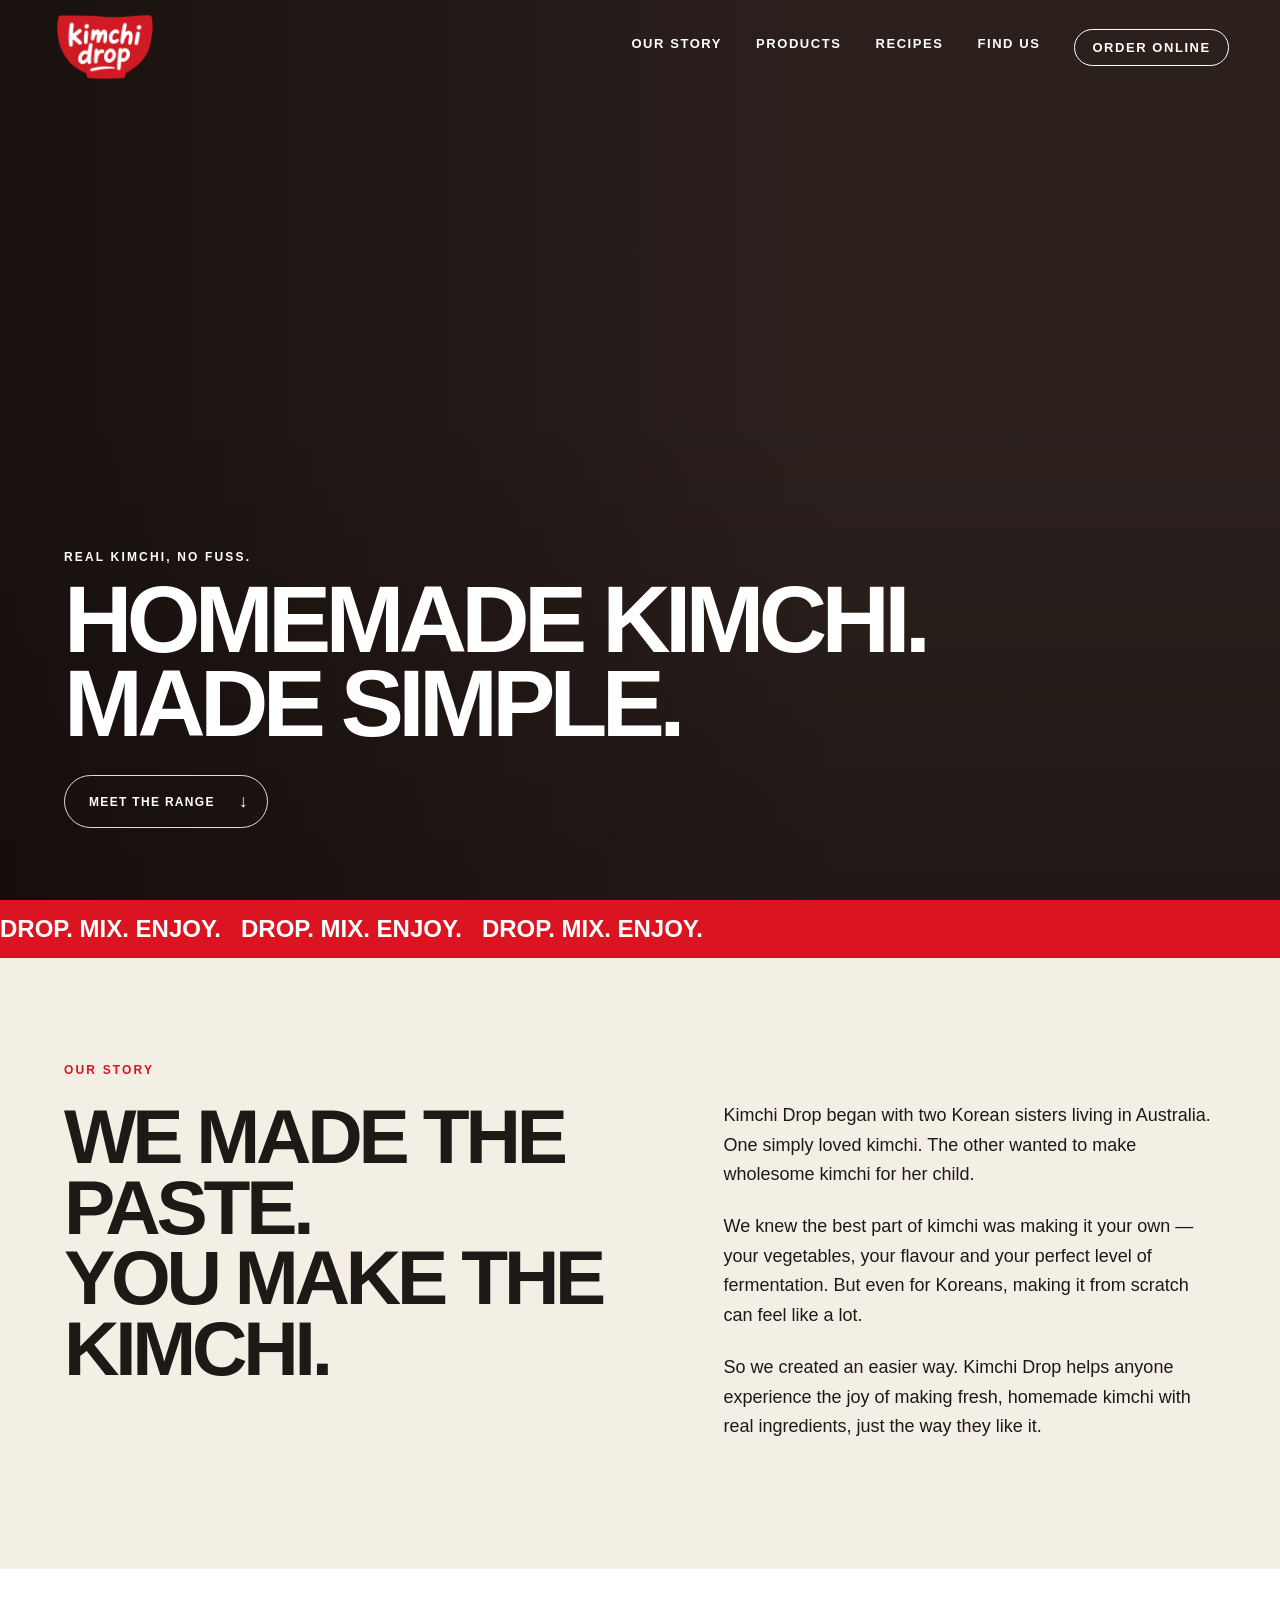
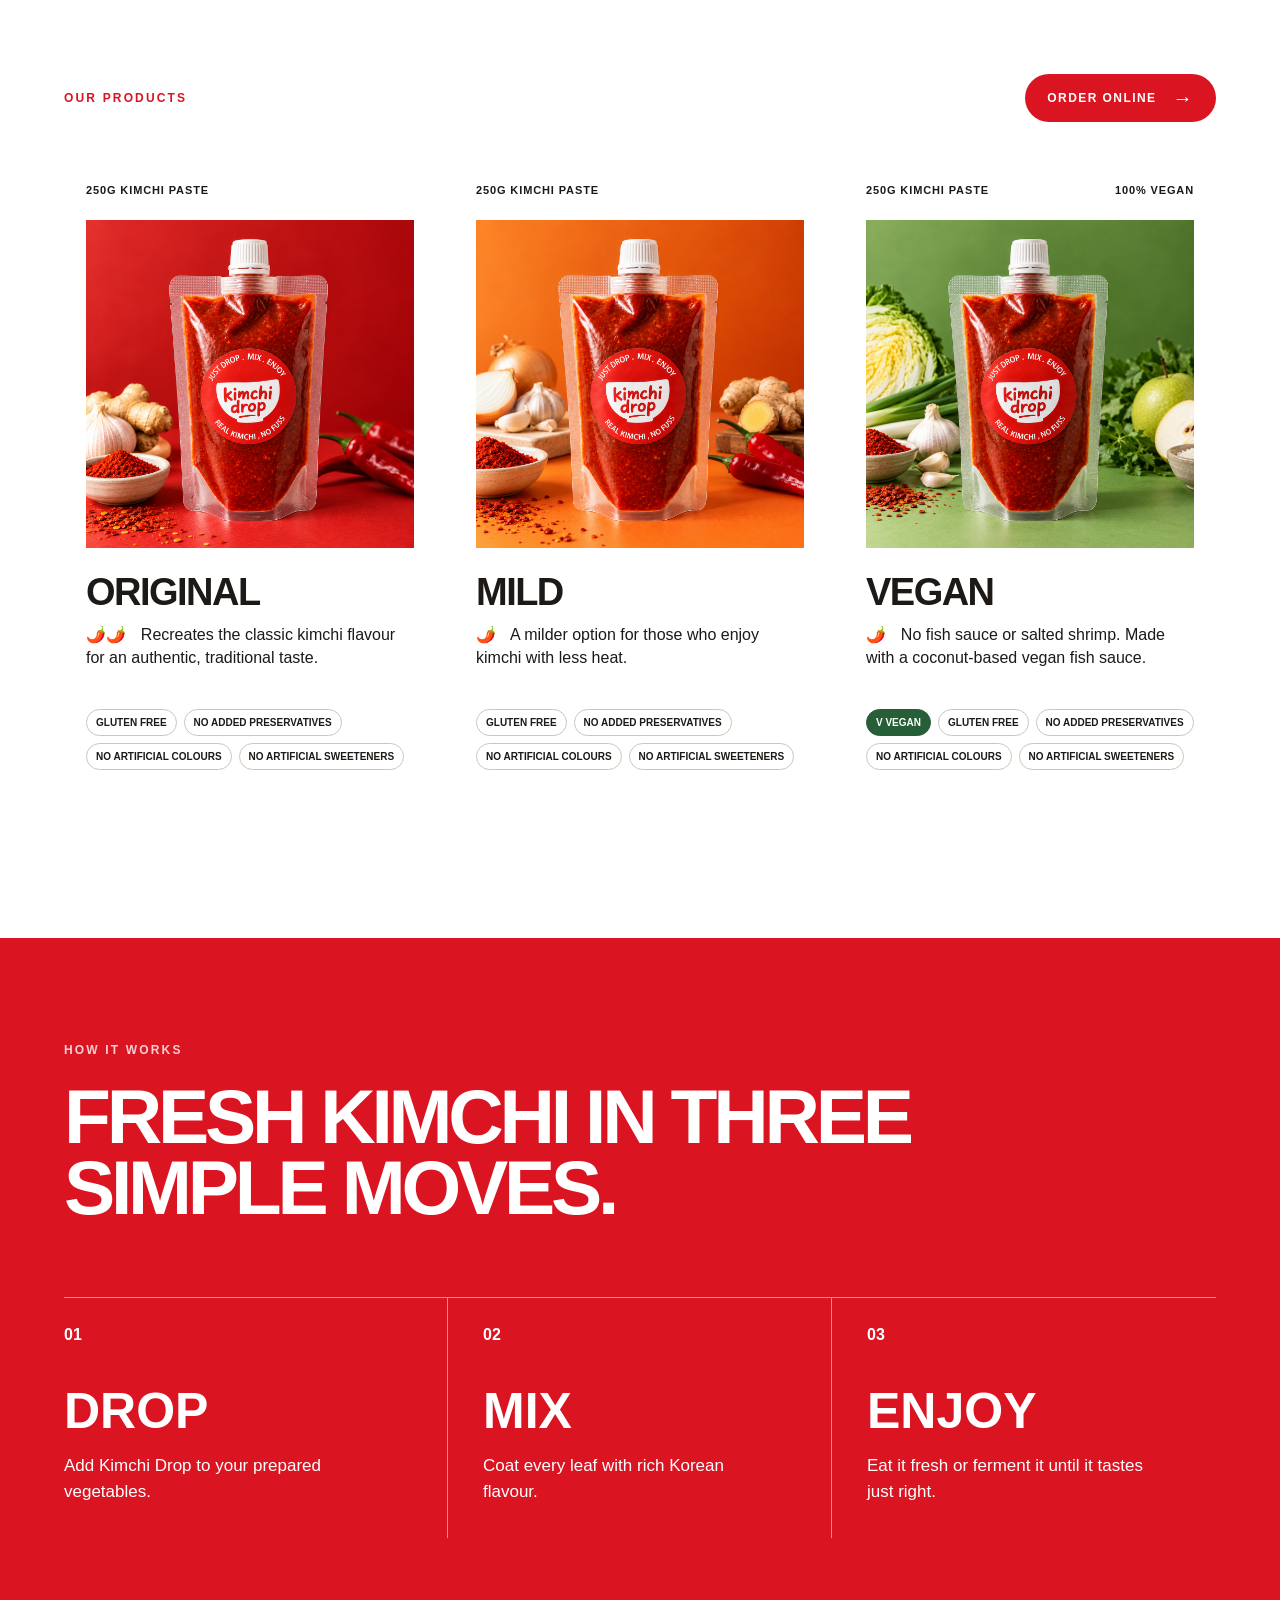
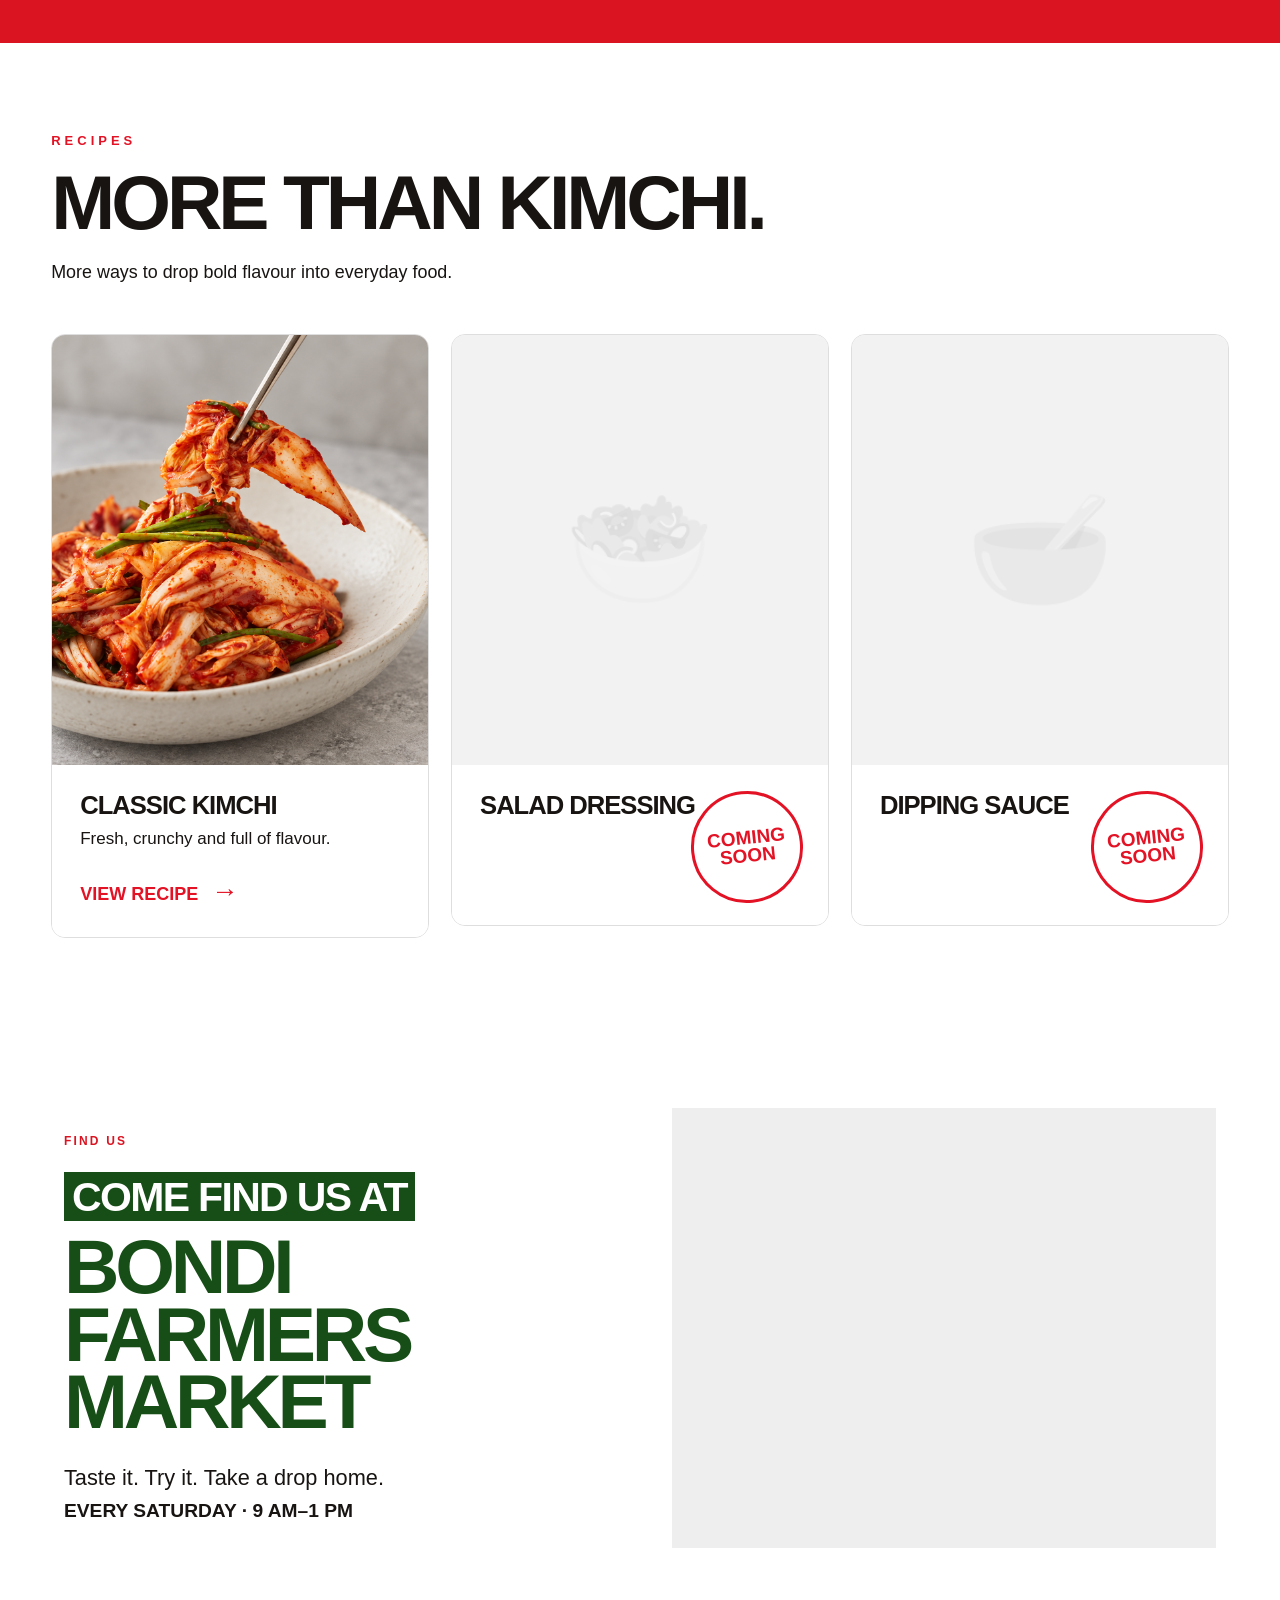
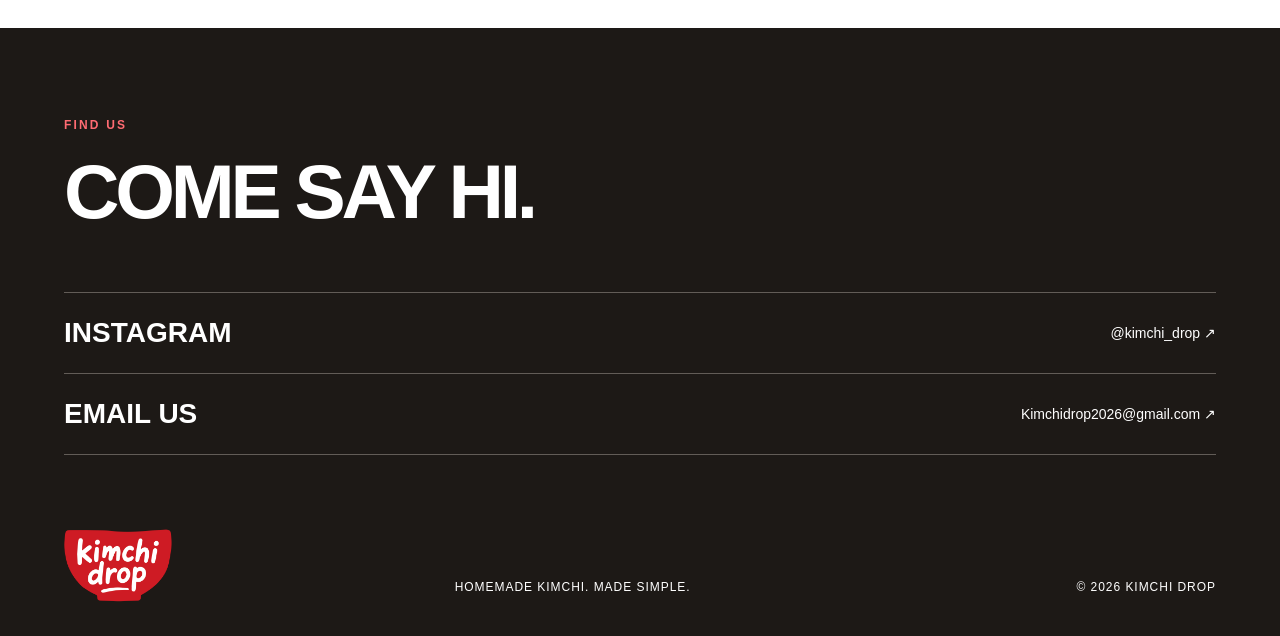
==== index.html @ fd301a14 "Update index.html" ====
<!doctype html>
<html lang="en">
<head>
  <meta charset="UTF-8"><meta name="viewport" content="width=device-width, initial-scale=1.0">
  <meta name="description" content="Kimchi Drop — homemade kimchi made simple.">
  <title>Kimchi Drop | Homemade Kimchi. Made Simple.</title>
  <link rel="stylesheet" href="style.css?v=5">
</head>
<body>
  <header class="site-header">
    <a class="logo-wrap" href="#home" aria-label="Kimchi Drop home"><img src="assets/logo.png" alt="Kimchi Drop"></a>
    <button class="menu-button" type="button" aria-label="Open menu" aria-expanded="false"><span></span><span></span></button>
  <nav><a href="#story">Our Story</a><a href="#products">Products</a><a href="#recipes">Recipes</a><a href="#find-us">Find Us</a><a class="nav-order-button" href="https://kimchi-drop.square.site/s/shop" target="_blank" rel="noopener">Order Online</a></nav>
  </header>
  <main>
    <section class="hero" id="home">
      <video id="hero-video" autoplay muted playsinline preload="auto"><source src="assets/hero-1.mp4" type="video/mp4"></video>
      <div class="hero-overlay"></div>
      <div class="hero-copy"><p>Real kimchi, no fuss.</p><h1>Homemade Kimchi.<br>Made Simple.</h1><a class="hero-link" href="#products">Meet the range <span>↓</span></a></div>
    </section>
    <div class="marquee"><div>DROP. MIX. ENJOY. &nbsp; DROP. MIX. ENJOY. &nbsp; DROP. MIX. ENJOY. &nbsp;</div></div>
    <section class="story section" id="story">
      <p class="label">Our Story</p>
      <div class="two-column">
        <h2>We made the paste.<br>You make the kimchi.</h2>
        <div class="story-copy">
          <p>Kimchi Drop began with two Korean sisters living in Australia. One simply loved kimchi. The other wanted to make wholesome kimchi for her child.</p>
          <p>We knew the best part of kimchi was making it your own — your vegetables, your flavour and your perfect level of fermentation. But even for Koreans, making it from scratch can feel like a lot.</p>
          <p>So we created an easier way. Kimchi Drop helps anyone experience the joy of making fresh, homemade kimchi with real ingredients, just the way they like it.</p>
        </div>
      </div>
    </section>
    <section class="products section" id="products">
  <div class="section-title">
    <p class="label">Our Products</p>
    <a class="products-shop-button"
       href="https://kimchi-drop.square.site/s/shop"
       target="_blank"
       rel="noopener">
      ORDER ONLINE <span>→</span>
    </a>
  </div>

  <div class="product-grid">
    <article class="product-card original">
      <div class="product-meta"><span>250g kimchi paste</span></div>
      <img src="assets/original-product.png" alt="Kimchi Drop Original">
      <div class="product-info">
        <h3>Original</h3>
        <p><span class="heat-level" aria-label="Heat level 2 out of 3">🌶️🌶️</span>
          Recreates the classic kimchi flavour for an authentic, traditional taste.</p>
        <div class="claims">
          <span>Gluten free</span><span>No added preservatives</span>
          <span>No artificial colours</span><span>No artificial sweeteners</span>
        </div>
      </div>
    </article>

    <article class="product-card mild">
      <div class="product-meta"><span>250g kimchi paste</span></div>
      <img src="assets/mild-product.png" alt="Kimchi Drop Mild">
      <div class="product-info">
        <h3>Mild</h3>
        <p><span class="heat-level" aria-label="Heat level 1 out of 3">🌶️</span>
          A milder option for those who enjoy kimchi with less heat.</p>
        <div class="claims">
          <span>Gluten free</span><span>No added preservatives</span>
          <span>No artificial colours</span><span>No artificial sweeteners</span>
        </div>
      </div>
    </article>

    <article class="product-card vegan">
      <div class="product-meta"><span>250g kimchi paste</span><span>100% Vegan</span></div>
      <img src="assets/vegan-product.png" alt="Kimchi Drop Vegan">
      <div class="product-info">
        <h3>Vegan</h3>
        <p><span class="heat-level" aria-label="Heat level 1 out of 3">🌶️</span>
          No fish sauce or salted shrimp. Made with a coconut-based vegan fish sauce.</p>
        <div class="claims">
          <span class="vegan-tag">V Vegan</span><span>Gluten free</span>
          <span>No added preservatives</span><span>No artificial colours</span>
          <span>No artificial sweeteners</span>
        </div>
      </div>
    </article>
  </div>
</section>
    <section class="how section">
      <p class="label">How It Works</p><h2>Fresh kimchi in three simple moves.</h2>
      <div class="steps"><article><b>01</b><h3>Drop</h3><p>Add Kimchi Drop to your prepared vegetables.</p></article><article><b>02</b><h3>Mix</h3><p>Coat every leaf with rich Korean flavour.</p></article><article><b>03</b><h3>Enjoy</h3><p>Eat it fresh or ferment it until it tastes just right.</p></article></div>
    </section>
   <section class="recipe-showcase" id="recipes">
  <div class="recipe-heading">
    <p class="recipe-label">RECIPES</p>

    <h2>MORE THAN KIMCHI.</h2>

    <p class="recipe-intro">
      More ways to drop bold flavour into everyday food.
    </p>
  </div>

  <div class="recipe-grid">

    <!-- KIMCHI RECIPE -->
    <details class="recipe-card recipe-card-active">
      <summary>
        <div class="recipe-image">
          <img
            src="assets/recipe-kimchi.png"
            alt="Fresh homemade kimchi"
          >
        </div>

        <div class="recipe-card-text">
          <h3>CLASSIC KIMCHI</h3>
          <p>Fresh, crunchy and full of flavour.</p>
          <span class="recipe-link">
            VIEW RECIPE <span class="recipe-arrow">→</span>
          </span>
        </div>
      </summary>

      <div class="recipe-details">
        <div class="recipe-detail-column">
          <p class="recipe-small-title">INGREDIENTS</p>

          <ul>
            <li>1 kg wombok (about half a cabbage)</li>
            <li>100 g salt</li>
            <li>1 pack Kimchi Drop paste (250 g)</li>
          </ul>
        </div>

        <div class="recipe-detail-column">
          <p class="recipe-small-title">METHOD</p>

          <ol>
            <li>Cut the wombok and sprinkle evenly with salt.</li>
            <li>Rest for 4–6 hours, tossing once after 1 hour.</li>
            <li>Rinse once, then squeeze out the excess water.</li>
            <li>Add one pack of Kimchi Drop and mix well.</li>
            <li>Leave at room temperature for one day, then refrigerate.</li>
          </ol>
        </div>
      </div>
    </details>

    <!-- SALAD DRESSING -->
    <article class="recipe-card coming-card">
      <div class="coming-image">
        <div class="placeholder-icon">🥗</div>
      </div>

      <div class="recipe-card-text">
        <h3>SALAD DRESSING</h3>
        <div class="coming-stamp">COMING<br>SOON</div>
      </div>
    </article>

    <!-- DIPPING SAUCE -->
    <article class="recipe-card coming-card">
      <div class="coming-image">
        <div class="placeholder-icon">🥣</div>
      </div>

      <div class="recipe-card-text">
        <h3>DIPPING SAUCE</h3>
        <div class="coming-stamp">COMING<br>SOON</div>
      </div>
    </article>

  </div>
</section>
    <section class="market-section" id="find-us">
  <div class="market-text">
    <p class="section-label">FIND US</p>

    <h2 class="market-heading">
  <span class="market-highlight">COME FIND US AT</span>
  <span class="market-location">
    BONDI<br>
    FARMERS<br>
    MARKET
  </span>
</h2>

    <p class="market-description">
      Taste it. Try it. Take a drop home.
    </p>

    <p class="market-time">
      EVERY SATURDAY · 9 AM–1 PM
    </p>
  </div>

  <div class="market-video">
    <video autoplay muted loop playsinline preload="auto">
      <source src="assets/bondi-market.mp4?v=2" type="video/mp4">
    </video>
  </div>
</section>
  </main>
  <footer id="find-us">
    <p class="label">Find Us</p><h2>Come say hi.</h2>
    <div class="contact-links"><a href="https://www.instagram.com/kimchi_drop/" target="_blank" rel="noopener">Instagram <span>@kimchi_drop ↗</span></a><a href="mailto:Kimchidrop2026@gmail.com">Email Us <span>Kimchidrop2026@gmail.com ↗</span></a></div>
    <div class="footer-bottom"><img src="assets/logo.png" alt="Kimchi Drop"><p>Homemade kimchi. Made simple.</p><p>© 2026 Kimchi Drop</p></div>
  </footer>
  <script src="script.js"></script>
</body>
</html>
---- style.css ----
:root {
  --red: #db1422;
  --cream: #f4efe5;
  --dark: #1d1916;
}
* {
  box-sizing: border-box;
}
html {
  scroll-behavior: smooth;
}
body {
  margin: 0;
  background: var(--cream);
  color: var(--dark);
  font-family: Arial, Helvetica, sans-serif;
}
a {
  color: inherit;
  text-decoration: none;
}
.site-header {
  position: absolute;
  z-index: 10;
  top: 0;
  left: 0;
  width: 100%;
  height: 94px;
  padding: 14px 4vw;
  display: flex;
  align-items: center;
  justify-content: space-between;
  color: #fff;
}
.logo-wrap {
  width: 108px;
  height: 72px;
  display: flex;
  align-items: center;
  justify-content: center;
}
.logo-wrap img {
  display: block;
  width: 100%;
  height: 100%;
  object-fit: contain;
}
.site-header nav {
  display: flex;
  gap: 34px;
  text-transform: uppercase;
  font-size: 13px;
  letter-spacing: 0.12em;
  font-weight: 800;
}
.site-header nav a {
  padding: 7px 0;
  border-bottom: 2px solid transparent;
}
.site-header nav a:hover {
  border-color: #fff;
}
.menu-button {
  display: none;
}
.hero {
  position: relative;
  height: 100svh;
  min-height: 650px;
  background: #2e221e;
  color: #fff;
  overflow: hidden;
}
.hero video {
  display: block;
  width: 100%;
  height: 100%;
  object-fit: cover;
  transform: scale(1.08);
  transform-origin: center;
  background: #2e221e;
}
.hero-overlay {
  position: absolute;
  inset: 0;
  background:
    linear-gradient(90deg, rgba(10, 5, 4, 0.58), rgba(10, 5, 4, 0.08) 65%),
    linear-gradient(0deg, rgba(0, 0, 0, 0.22), transparent 55%);
}
.hero-copy {
  position: absolute;
  left: 5vw;
  bottom: 8vh;
  max-width: 980px;
}
.hero-copy > p,
.label {
  text-transform: uppercase;
  letter-spacing: 0.18em;
  font-size: 12px;
  font-weight: 900;
}
.hero h1 {
  margin: 14px 0 30px;
  max-width: 900px;
  font-size: clamp(52px, 7.4vw, 112px);
  line-height: 0.88;
  letter-spacing: -0.06em;
  text-transform: uppercase;
}
.hero-link {
  display: inline-flex;
  align-items: center;
  gap: 24px;
  border: 1px solid rgba(255, 255, 255, 0.85);
  border-radius: 50px;
  padding: 15px 18px 15px 24px;
  text-transform: uppercase;
  letter-spacing: 0.11em;
  font-weight: 800;
  font-size: 12px;
}
.hero-link span {
  font-size: 18px;
}
.marquee {
  overflow: hidden;
  padding: 15px 0;
  background: var(--red);
  color: #fff;
  white-space: nowrap;
  font-size: 24px;
  font-weight: 900;
}
.marquee div {
  width: max-content;
  animation: marquee 18s linear infinite;
}
@keyframes marquee {
  to {
    transform: translateX(-33.333%);
  }
}
.section {
  padding: 105px 5vw;
}
.label {
  margin: 0 0 24px;
  color: var(--red);
}
h2 {
  margin: 0;
  font-size: clamp(48px, 6vw, 92px);
  line-height: 0.92;
  letter-spacing: -0.055em;
  text-transform: uppercase;
}
.two-column {
  display: grid;
  grid-template-columns: 1.05fr 0.95fr;
  gap: 9vw;
}
.story-copy {
  max-width: 590px;
  font-size: 18px;
  line-height: 1.65;
}
.story-copy p {
  margin: 0 0 22px;
}
.products {
  background: #fff;
  color: var(--dark);
}
.section-title {
  display: flex;
  align-items: center;
  justify-content: space-between;
  gap: 20px;
  margin-bottom: 40px;
}
.section-title .label {
  margin: 0;
}
.product-grid {
  display: grid;
  grid-template-columns: repeat(3, minmax(0, 1fr));
  gap: 18px;
}
.product-card {
  overflow: hidden;
  background: #fff;
  color: var(--dark);
}
.product-meta {
  display: flex;
  justify-content: space-between;
  gap: 10px;
  padding: 22px 22px 0;
  min-height: 58px;
  text-transform: uppercase;
  font-size: 11px;
  letter-spacing: 0.08em;
  font-weight: 900;
}
.product-card > img {
  display: block;
  width: calc(100% - 44px);
  height: auto;
  aspect-ratio: 1 / 1;
  margin: 0 22px;
  object-fit: cover;
  transition: transform 0.3s;
}
.product-card:hover > img {
  transform: scale(1.025);
}
.product-info {
  min-height: 285px;
  padding: 25px 22px;
  background: #fff;
}
.product-info h3 {
  margin: 0 0 12px;
  font-size: 38px;
  line-height: 1;
  text-transform: uppercase;
  letter-spacing: -0.04em;
}
.product-info p {
  min-height: 64px;
  margin: 0 0 22px;
  line-height: 1.45;
}
.claims {
  display: flex;
  flex-wrap: wrap;
  gap: 7px;
}
.claims span {
  padding: 7px 9px;
  border: 1px solid #cdc5bc;
  border-radius: 50px;
  background: #fff;
  font-size: 10px;
  font-weight: 800;
  text-transform: uppercase;
}
.claims .vegan-tag {
  background: #255e37;
  color: #fff;
  border-color: #255e37;
}
.how {
  background: var(--red);
  color: #fff;
}
.how .label {
  color: #fff;
  opacity: 0.8;
}
.how h2 {
  max-width: 1050px;
}
.steps {
  display: grid;
  grid-template-columns: repeat(3, 1fr);
  margin-top: 75px;
  border-top: 1px solid rgba(255, 255, 255, 0.5);
}
.steps article {
  min-height: 240px;
  padding: 28px 35px 10px 0;
  border-right: 1px solid rgba(255, 255, 255, 0.5);
}
.steps article:not(:first-child) {
  padding-left: 35px;
}
.steps article:last-child {
  border-right: 0;
}
.steps h3 {
  margin: 42px 0 12px;
  font-size: 50px;
  line-height: 1;
  text-transform: uppercase;
}
.steps p {
  max-width: 300px;
  font-size: 17px;
  line-height: 1.5;
}
footer {
  padding: 90px 5vw 30px;
  background: var(--dark);
  color: #fff;
}
footer .label {
  color: #ff6b72;
}
.contact-links {
  margin-top: 65px;
  border-top: 1px solid #625c57;
}
.contact-links a {
  display: flex;
  align-items: center;
  justify-content: space-between;
  padding: 24px 0;
  border-bottom: 1px solid #625c57;
  font-size: 28px;
  font-weight: 900;
  text-transform: uppercase;
}
.contact-links span {
  font-size: 14px;
  font-weight: 500;
  text-transform: none;
}
.footer-bottom {
  display: grid;
  grid-template-columns: 1fr 1fr 1fr;
  align-items: end;
  gap: 20px;
  padding-top: 70px;
  font-size: 12px;
  letter-spacing: 0.08em;
  text-transform: uppercase;
}
.footer-bottom img {
  width: 108px;
}
.footer-bottom p:last-child {
  text-align: right;
}
@media (max-width: 900px) {
  .site-header {
    height: 76px;
    padding: 10px 18px;
  }
  .logo-wrap {
    width: 84px;
    height: 58px;
  }
  .menu-button {
    display: flex;
    flex-direction: column;
    gap: 7px;
    padding: 15px 0 15px 15px;
    border: 0;
    background: transparent;
  }
  .menu-button span {
    width: 26px;
    height: 2px;
    background: #fff;
  }
  .site-header nav {
    display: none;
    position: absolute;
    top: 74px;
    left: 12px;
    right: 12px;
    padding: 22px;
    background: var(--cream);
    color: var(--dark);
    flex-direction: column;
    gap: 10px;
  }
  .site-header nav.open {
    display: flex;
  }
  .hero {
    height: 88svh;
    min-height: 590px;
  }
  .hero-overlay {
    background: linear-gradient(0deg, rgba(10, 5, 4, 0.65), transparent 78%);
  }
  .hero-copy {
    left: 20px;
    right: 20px;
    bottom: 43px;
  }
  .hero h1 {
    font-size: clamp(45px, 13vw, 68px);
  }
  .section {
    padding: 72px 20px;
  }
  .two-column {
    grid-template-columns: 1fr;
    gap: 38px;
  }
  h2 {
    font-size: clamp(42px, 11.5vw, 60px);
  }
  .product-grid {
    grid-template-columns: 1fr;
    gap: 14px;
  }
  .product-info {
    min-height: 0;
  }
  .product-info p {
    min-height: 0;
  }
  .steps {
    grid-template-columns: 1fr;
    margin-top: 48px;
  }
  .steps article,
  .steps article:not(:first-child) {
    min-height: 0;
    padding: 22px 0;
    border-right: 0;
    border-bottom: 1px solid rgba(255, 255, 255, 0.5);
  }
  .steps h3 {
    margin: 19px 0 7px;
  }
  footer {
    padding: 70px 20px 25px;
  }
  .contact-links {
    margin-top: 44px;
  }
  .contact-links a {
    align-items: flex-start;
    flex-direction: column;
    gap: 9px;
    font-size: 24px;
  }
  .contact-links span {
    font-size: 13px;
    word-break: break-all;
  }
  .footer-bottom {
    grid-template-columns: 1fr;
    padding-top: 52px;
  }
  .footer-bottom p:last-child {
    text-align: left;
  }
}
@media (prefers-reduced-motion: reduce) {
  html {
    scroll-behavior: auto;
  }
  .marquee div {
    animation: none;
  }
}
/* ========================================
   RECIPE SHOWCASE
======================================== */

.recipe-showcase {
  background: #ffffff !important;
  color: #171412;
  padding: 90px 4%;
}

.recipe-heading {
  max-width: 1600px;
  margin: 0 auto 48px;
}

.recipe-label {
  margin: 0 0 18px;
  color: #e31325;
  font-size: 13px;
  font-weight: 800;
  letter-spacing: 4px;
}

.recipe-heading h2 {
  margin: 0;
  color: #171412;
  font-size: clamp(48px, 6vw, 100px);
  font-weight: 800;
  line-height: 0.95;
  letter-spacing: -4px;
}

.recipe-intro {
  margin: 20px 0 0;
  color: #171412;
  font-size: clamp(17px, 1.4vw, 25px);
  line-height: 1.5;
}

.recipe-grid {
  display: grid;
  grid-template-columns: repeat(3, minmax(0, 1fr));
  gap: 22px;
  max-width: 1600px;
  margin: 0 auto;
  align-items: start;
}

.recipe-card {
  position: relative;
  display: block;
  overflow: hidden;
  background: #ffffff;
  border: 1px solid #dedede;
  border-radius: 14px;
}

.recipe-card summary {
  display: block;
  cursor: pointer;
  list-style: none;
}

.recipe-card summary::-webkit-details-marker {
  display: none;
}

.recipe-card-active summary:hover .recipe-image img {
  transform: scale(1.035);
}

.recipe-image,
.coming-image {
  width: 100%;
  height: 430px;
  overflow: hidden;
  background: #f2f2f2;
}

.recipe-image img {
  display: block;
  width: 100%;
  height: 100%;
  object-fit: cover;
  transition: transform 0.4s ease;
}

.recipe-card-text {
  position: relative;
  min-height: 160px;
  padding: 28px 28px 30px;
  background: #ffffff;
}

.recipe-card-text h3 {
  margin: 0 0 8px;
  color: #171412;
  font-size: clamp(25px, 2vw, 38px);
  font-weight: 800;
  line-height: 1;
  letter-spacing: -1px;
}

.recipe-card-text p {
  margin: 0;
  color: #171412;
  font-size: 17px;
  line-height: 1.45;
}

.recipe-link {
  display: inline-block;
  margin-top: 25px;
  color: #e31325;
  font-size: 18px;
  font-weight: 800;
}

.recipe-arrow {
  display: inline-block;
  margin-left: 8px;
  font-size: 27px;
  transition: transform 0.25s ease;
}

.recipe-card-active summary:hover .recipe-arrow {
  transform: translateX(7px);
}

.recipe-card-active[open] .recipe-link {
  font-size: 0;
}

.recipe-card-active[open] .recipe-link::before {
  content: "CLOSE RECIPE";
  font-size: 18px;
}

.recipe-card-active[open] .recipe-arrow {
  transform: rotate(90deg);
}

.coming-image {
  display: flex;
  align-items: center;
  justify-content: center;
}

.placeholder-icon {
  filter: grayscale(1);
  font-size: 120px;
  opacity: 0.12;
}

.coming-stamp {
  position: absolute;
  right: 25px;
  bottom: 22px;
  display: flex;
  width: 112px;
  height: 112px;
  align-items: center;
  justify-content: center;
  border: 3px solid #e31325;
  border-radius: 50%;
  color: #e31325;
  font-size: 19px;
  font-weight: 800;
  line-height: 0.95;
  text-align: center;
  transform: rotate(-6deg);
}

.recipe-details {
  display: grid;
  grid-template-columns: 0.8fr 1.2fr;
  gap: 35px;
  padding: 35px 30px 40px;
  background: #f7f7f5;
  border-top: 1px solid #dedede;
}

.recipe-small-title {
  margin: 0 0 15px;
  color: #e31325;
  font-size: 12px;
  font-weight: 800;
  letter-spacing: 3px;
}

.recipe-details ul,
.recipe-details ol {
  margin: 0;
  padding-left: 20px;
}

.recipe-details li {
  margin-bottom: 10px;
  color: #171412;
  font-size: 15px;
  line-height: 1.5;
}

/* 열린 레시피 카드는 한 줄 전체 사용 */
.recipe-card-active[open] {
  grid-column: 1 / -1;
}

/* 모바일 */
@media (max-width: 900px) {
  .recipe-showcase {
    padding: 65px 22px;
  }

  .recipe-heading h2 {
    letter-spacing: -2px;
  }

  .recipe-grid {
    grid-template-columns: 1fr;
  }

  .recipe-image,
  .coming-image {
    height: 380px;
  }

  .recipe-card-active[open] {
    grid-column: auto;
  }

  .recipe-details {
    grid-template-columns: 1fr;
  }
}

@media (max-width: 520px) {
  .recipe-showcase {
    padding: 55px 16px;
  }

  .recipe-image,
  .coming-image {
    height: 320px;
  }

  .recipe-card-text {
    min-height: 145px;
    padding: 23px 20px 26px;
  }

  .coming-stamp {
    width: 92px;
    height: 92px;
    right: 18px;
    bottom: 18px;
    font-size: 16px;
  }
}
/* Bondi Farmers Market */
.market-section { display: grid; grid-template-columns: 1fr 1fr; gap: 5vw; align-items: center; padding: 80px 5vw; background: #fff; }
.market-text .section-label { margin: 0 0 24px; color: var(--red); font-size: 12px; font-weight: 900; letter-spacing: .18em; text-transform: uppercase; }
.market-video { width: 100%; height: 440px; overflow: hidden; background: #eee; }
.market-video video { display: block; width: 100%; height: 100%; object-fit: cover; }
@media (max-width: 900px) {
  .market-section { grid-template-columns: 1fr; gap: 38px; padding: 70px 20px; }
  .market-video { height: auto; aspect-ratio: 4 / 5; }
}

/* Market heading */

.market-heading {
  margin: 0;
  line-height: 0.92;
  letter-spacing: -0.055em;
  text-transform: uppercase;
}

.market-heading .market-highlight {
  display: table;
  width: auto;
  margin-bottom: 12px;
  padding: 5px 8px 3px;
  background: #174d16;
  color: #ffffff;
  font-size: clamp(28px, 3.2vw, 54px);
  font-weight: 900;
  line-height: 1;
  letter-spacing: -0.04em;
  white-space: nowrap;
}

.market-heading .market-location {
  display: block;
  color: #174d16;
  font-size: clamp(58px, 6vw, 105px);
  font-weight: 900;
  line-height: 0.88;
  letter-spacing: -0.055em;
}

.market-description {
  margin: 28px 0 8px;
  color: #171412;
  font-size: clamp(20px, 1.7vw, 30px);
  line-height: 1.3;
}

.market-time {
  margin: 0;
  padding: 0;
  border: 0;
  color: #171412;
  font-size: clamp(18px, 1.5vw, 27px);
  font-weight: 800;
  letter-spacing: 0;
}

@media (max-width: 900px) {
  .market-heading .market-highlight {
    margin-bottom: 10px;
    font-size: clamp(25px, 7vw, 38px);
  }

  .market-heading .market-location {
    font-size: clamp(55px, 16vw, 88px);
  }
}

@media (max-width: 420px) {
  .market-heading .market-highlight {
    font-size: 22px;
    white-space: normal;
  }

  .market-heading .market-location {
    font-size: 55px;
  }
}
/* ONLINE ORDER BUTTONS */

.site-header nav .nav-order-button {
  padding: 10px 17px;
  border: 1px solid #ffffff;
  border-radius: 50px;
  color: #ffffff;
}

.site-header nav .nav-order-button:hover {
  background: #ffffff;
  color: #db1422;
  border-color: #ffffff;
}

@media (max-width: 900px) {
  .site-header nav .nav-order-button {
    margin-top: 8px;
    border-color: #db1422;
    background: #db1422;
    color: #ffffff;
    text-align: center;
  }

}

.products-shop-button {
  display: inline-flex;
  align-items: center;
  justify-content: center;
  gap: 16px;
  padding: 14px 22px;
  border-radius: 50px;
  background: #db1422;
  color: #ffffff;
  font-size: 12px;
  font-weight: 900;
  letter-spacing: 0.12em;
  text-transform: uppercase;
  transition: 0.25s ease;
}

.products-shop-button span {
  font-size: 20px;
  line-height: 1;
  transition: transform 0.25s ease;
}

.products-shop-button:hover {
  background: #171412;
  transform: translateY(-2px);
}

.products-shop-button:hover span {
  transform: translateX(5px);
}

@media (max-width: 600px) {
  .products .section-title {
    align-items: flex-start;
    gap: 20px;
  }

  .products-shop-button {
    padding: 11px 15px;
    font-size: 10px;
    white-space: nowrap;
  }
}

/* Product section and heat level */
.product-info .heat-level { display: inline-block; margin-right: .65em; white-space: nowrap; }
@media (max-width: 600px) {
  .section-title { align-items: flex-start; }
  .product-info { min-height: 0; }
}
@media (max-width: 900px) {
  .site-header nav .nav-order-button:hover { background: #171412; color: #fff; border-color: #171412; }
}
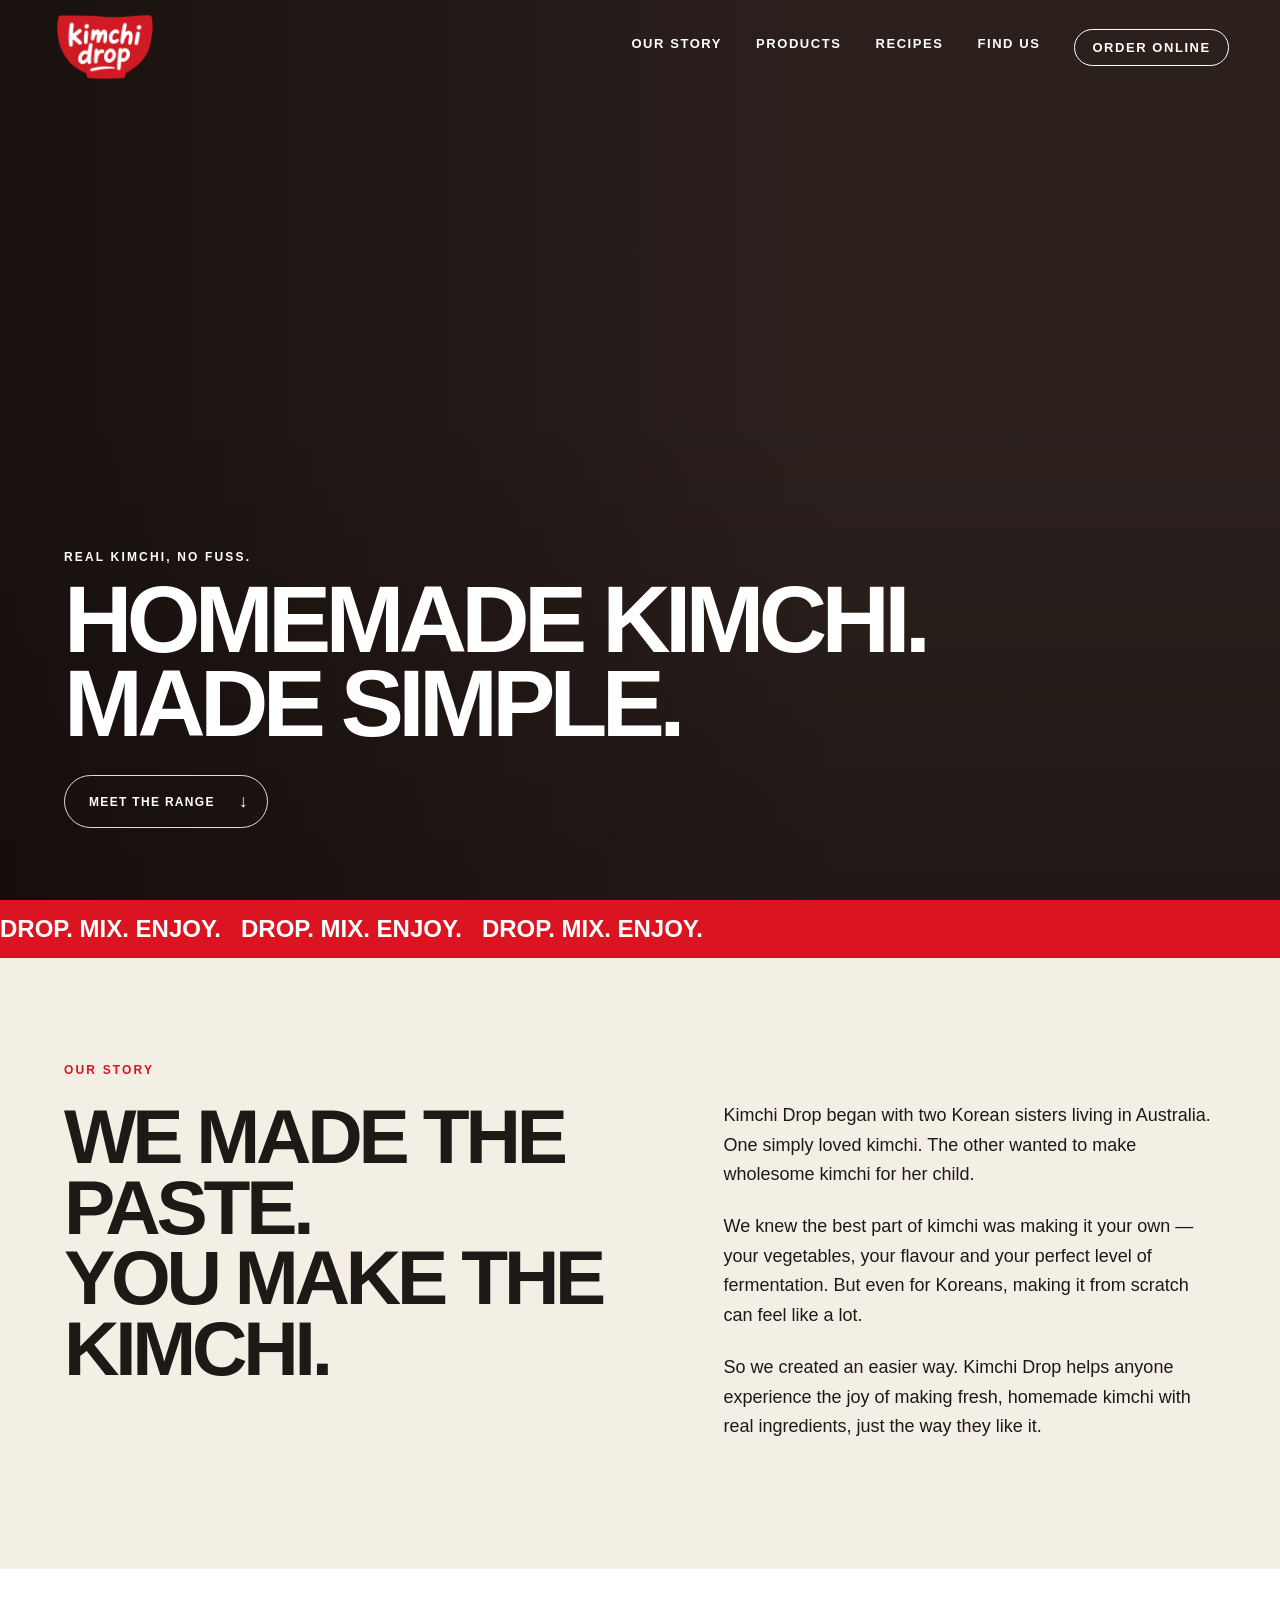
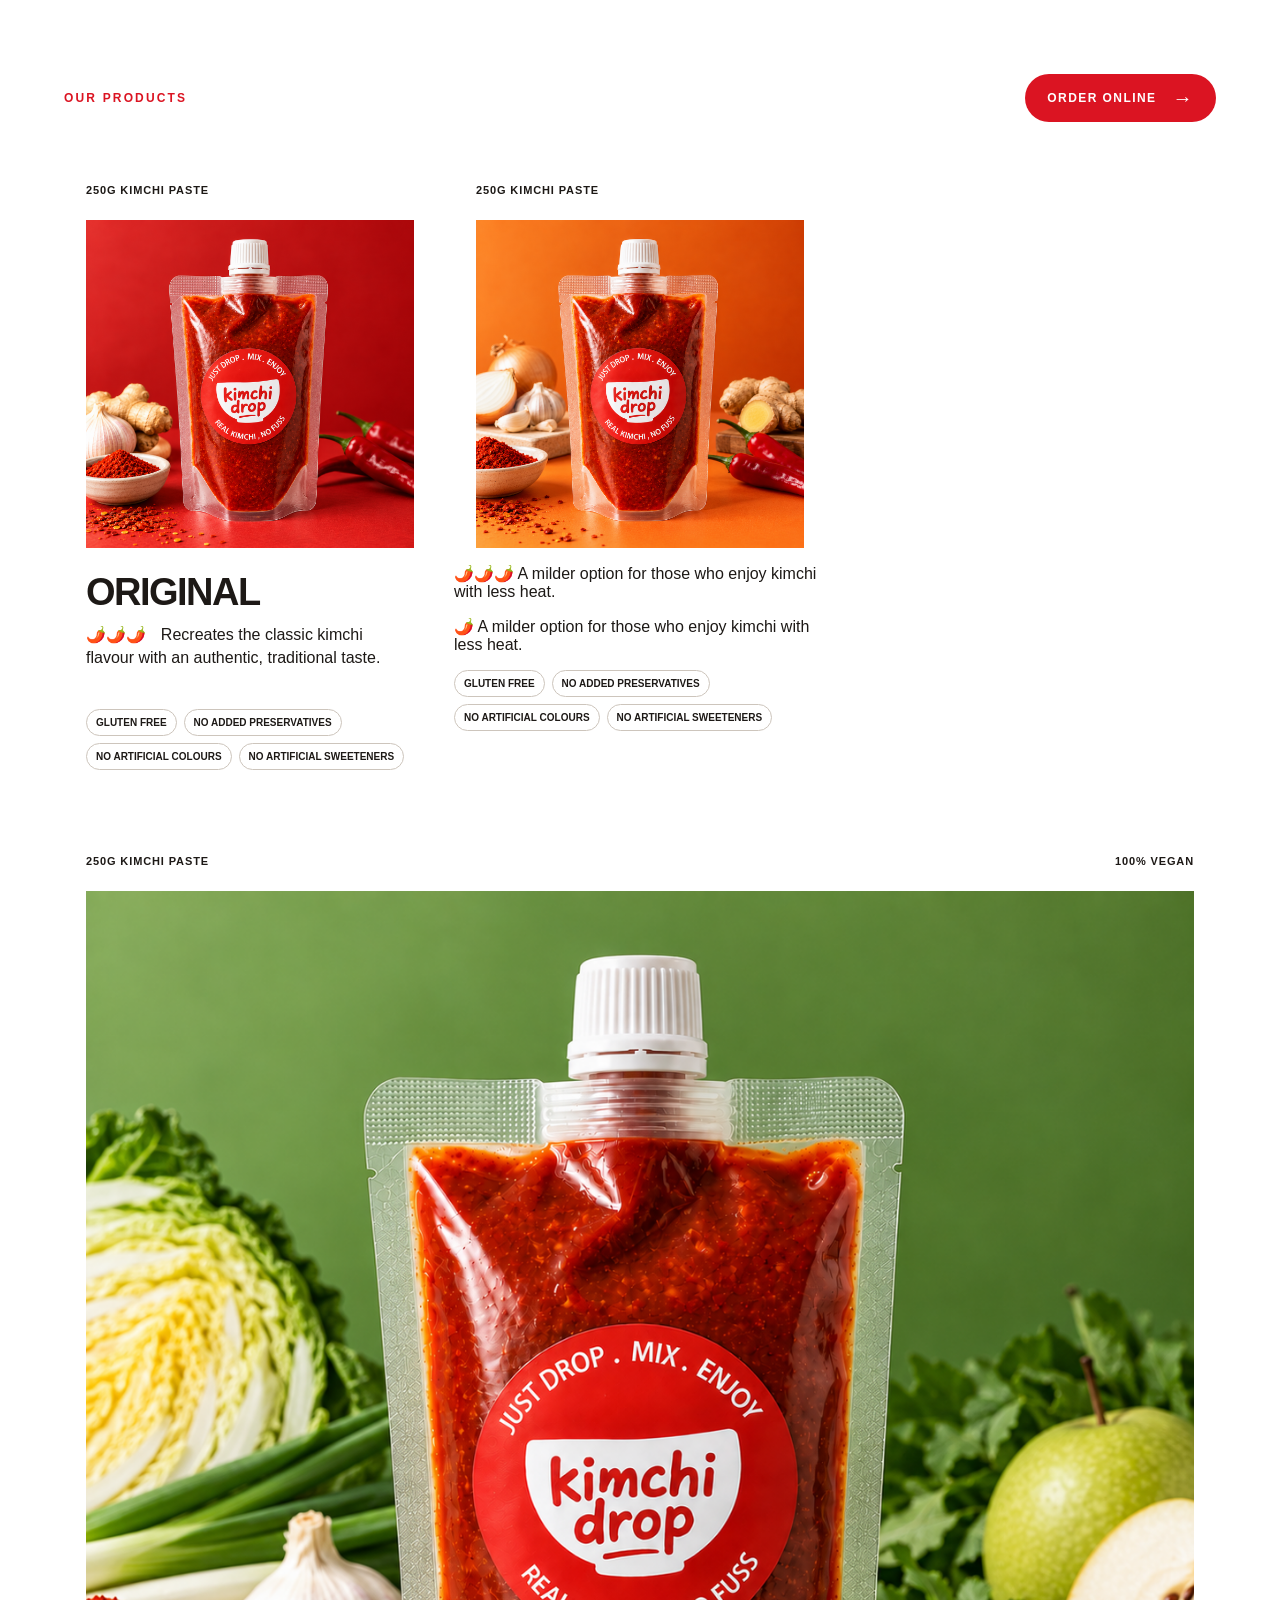
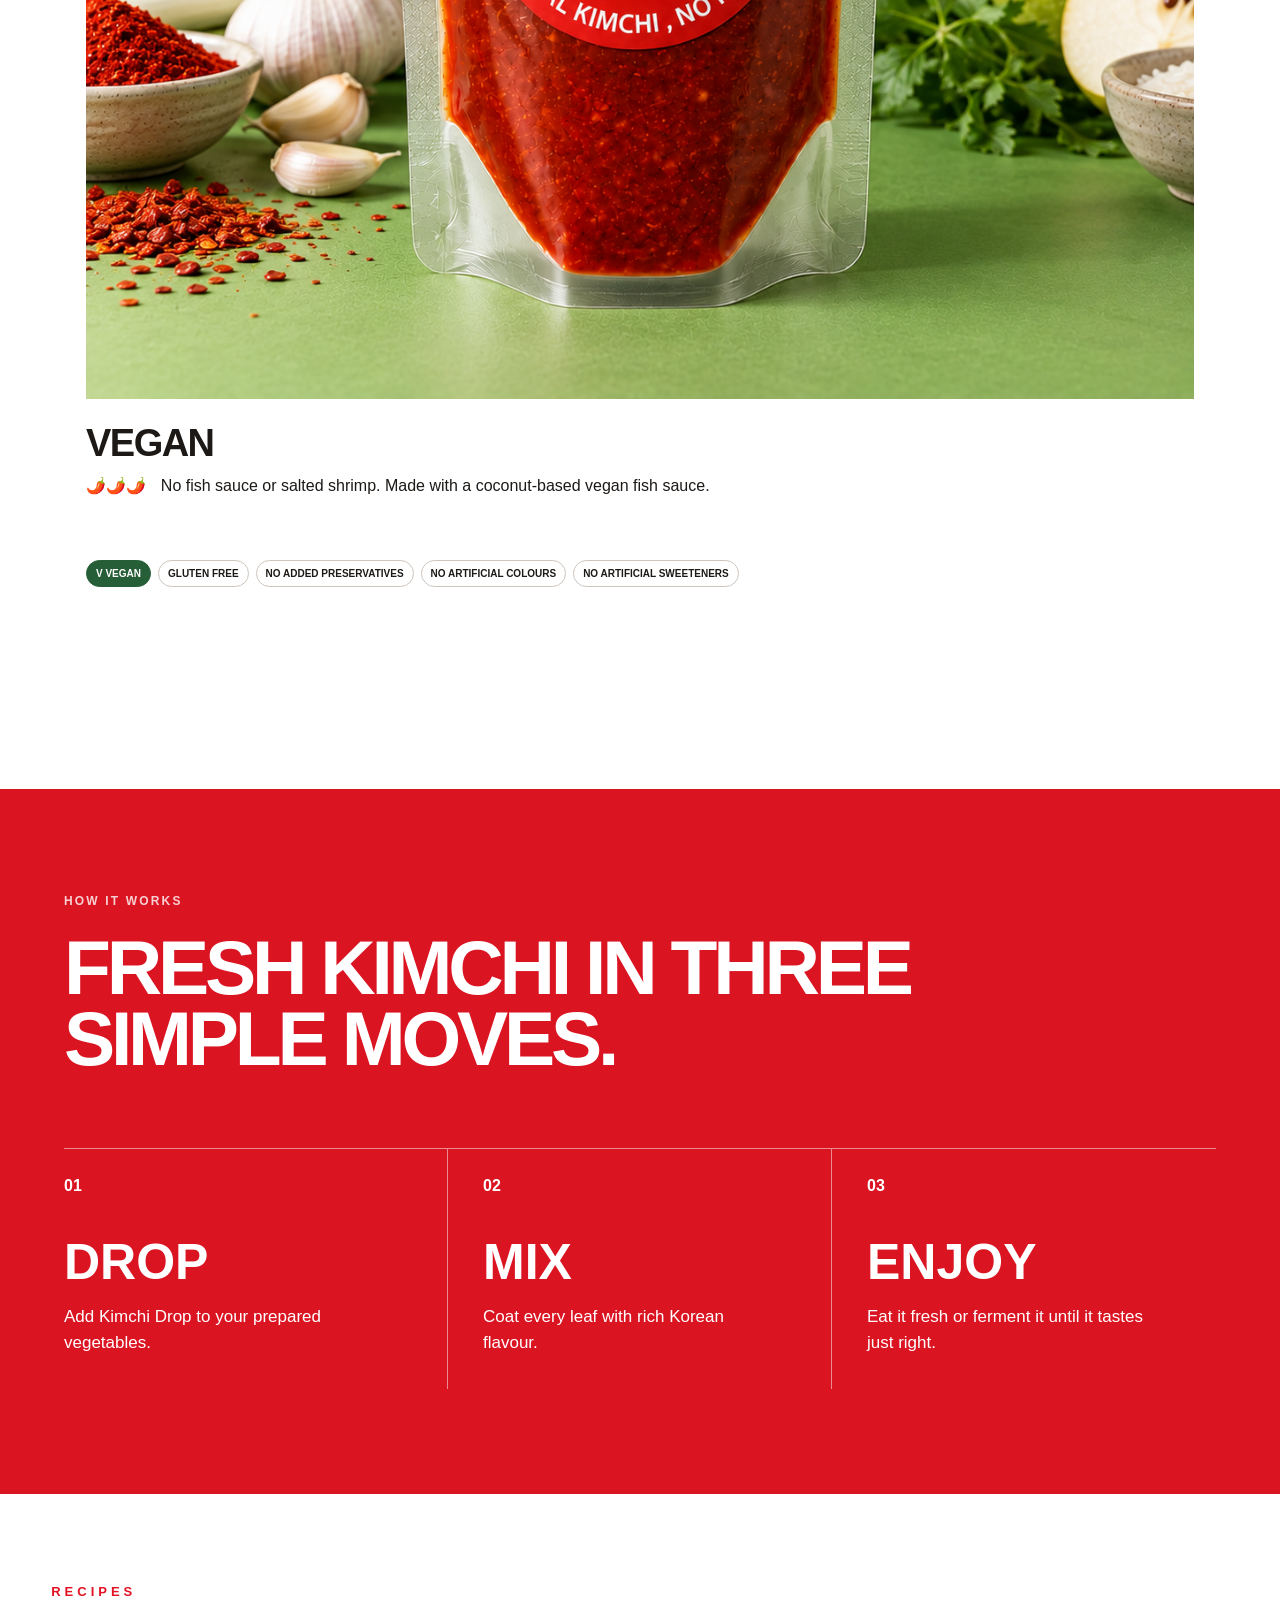
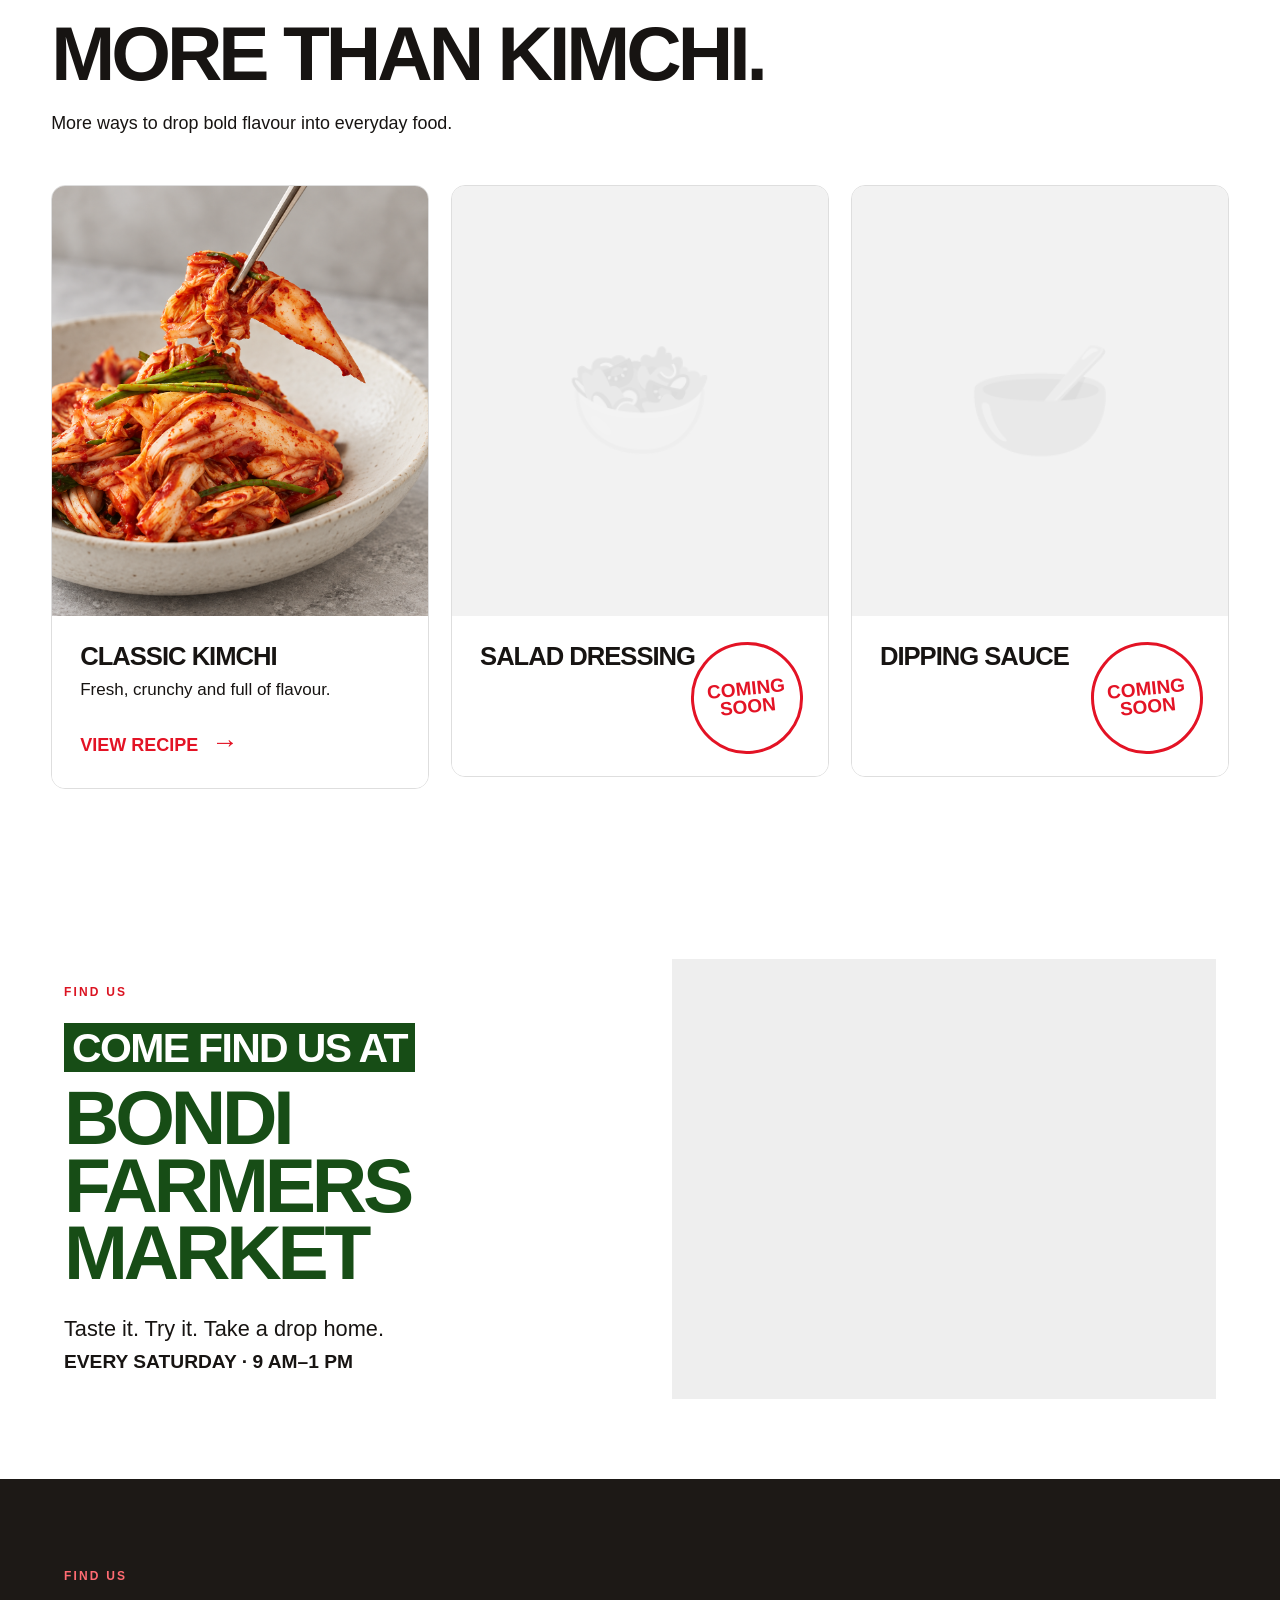
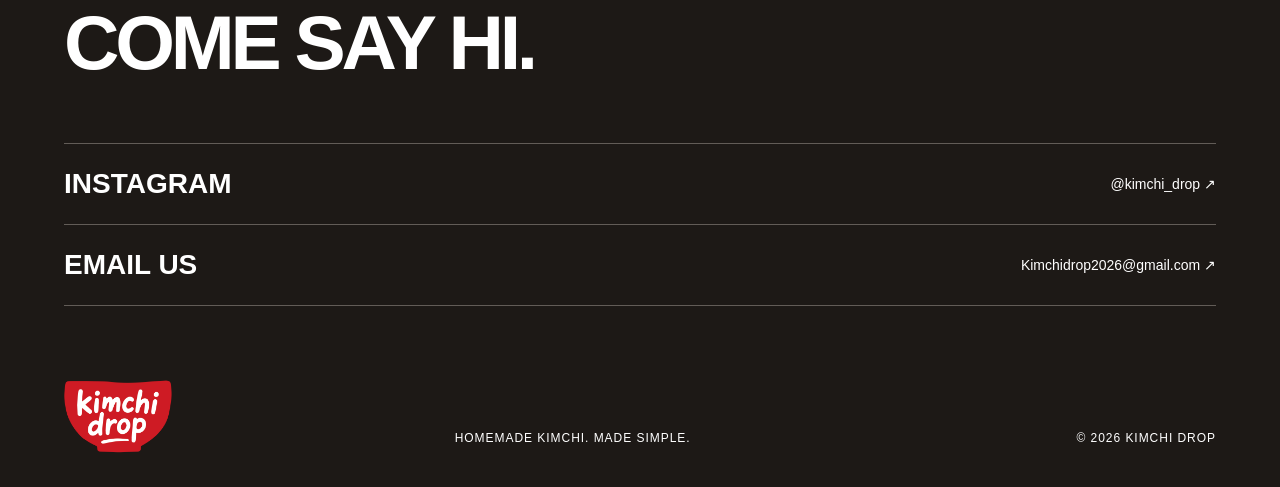
==== commit 940d300c: "Update index.html" ====
--- a/index.html
+++ b/index.html
@@ -47,8 +47,10 @@
       <img src="assets/original-product.png" alt="Kimchi Drop Original">
       <div class="product-info">
         <h3>Original</h3>
-        <p><span class="heat-level" aria-label="Heat level 2 out of 3">🌶️🌶️</span>
-          Recreates the classic kimchi flavour for an authentic, traditional taste.</p>
+        <p class="product-description">
+  <span class="heat-level" aria-label="Heat level 2 out of 3">🌶️🌶️<span class="inactive">🌶️</span></span>
+  <span class="description-text">Recreates the classic kimchi flavour with an authentic, traditional taste.</span>
+</p>
         <div class="claims">
           <span>Gluten free</span><span>No added preservatives</span>
           <span>No artificial colours</span><span>No artificial sweeteners</span>
@@ -59,8 +61,10 @@
     <article class="product-card mild">
       <div class="product-meta"><span>250g kimchi paste</span></div>
       <img src="assets/mild-product.png" alt="Kimchi Drop Mild">
-      <div class="product-info">
-        <h3>Mild</h3>
+     <p class="product-description">
+  <span class="heat-level" aria-label="Heat level 1 out of 3">🌶️<span class="inactive">🌶️🌶️</span></span>
+  <span class="description-text">A milder option for those who enjoy kimchi with less heat.</span>
+</p>
         <p><span class="heat-level" aria-label="Heat level 1 out of 3">🌶️</span>
           A milder option for those who enjoy kimchi with less heat.</p>
         <div class="claims">
@@ -75,8 +79,10 @@
       <img src="assets/vegan-product.png" alt="Kimchi Drop Vegan">
       <div class="product-info">
         <h3>Vegan</h3>
-        <p><span class="heat-level" aria-label="Heat level 1 out of 3">🌶️</span>
-          No fish sauce or salted shrimp. Made with a coconut-based vegan fish sauce.</p>
+       <p class="product-description">
+  <span class="heat-level" aria-label="Heat level 1 out of 3">🌶️<span class="inactive">🌶️🌶️</span></span>
+  <span class="description-text">No fish sauce or salted shrimp. Made with a coconut-based vegan fish sauce.</span>
+</p>
         <div class="claims">
           <span class="vegan-tag">V Vegan</span><span>Gluten free</span>
           <span>No added preservatives</span><span>No artificial colours</span>
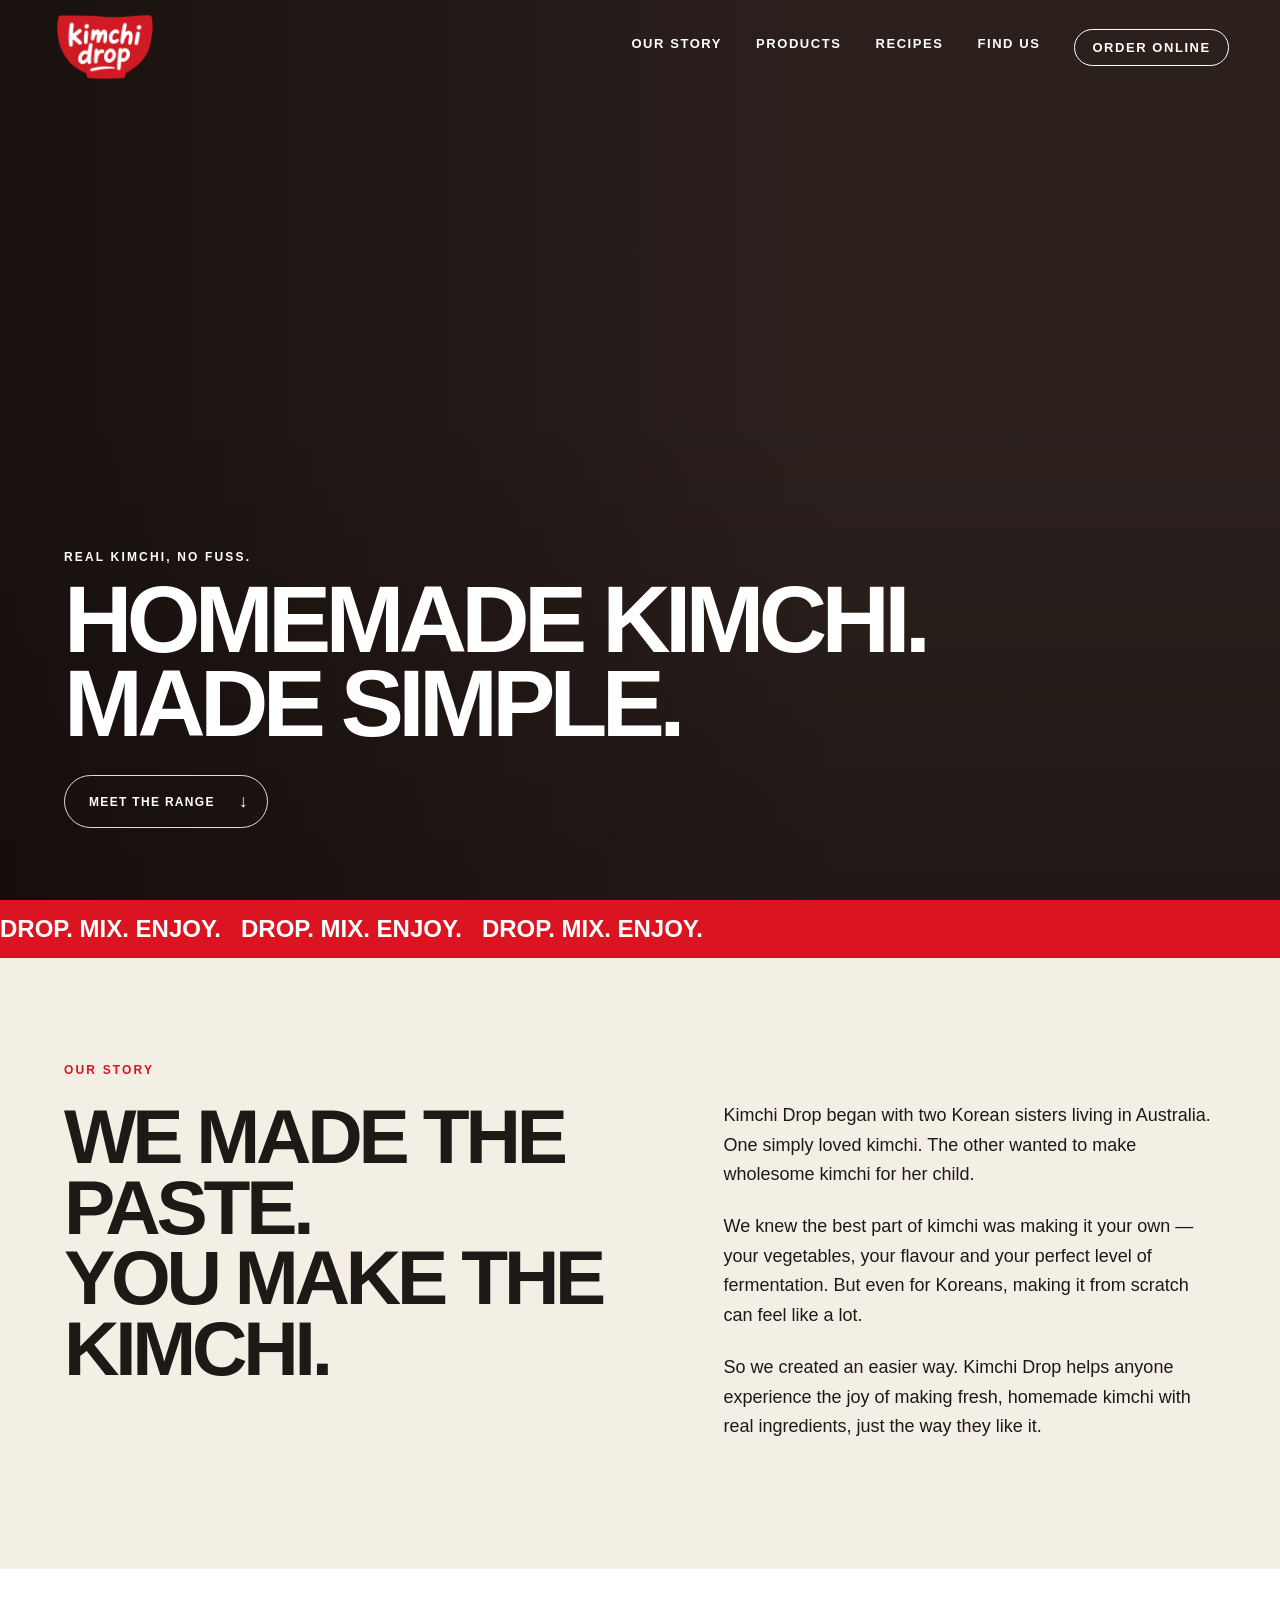
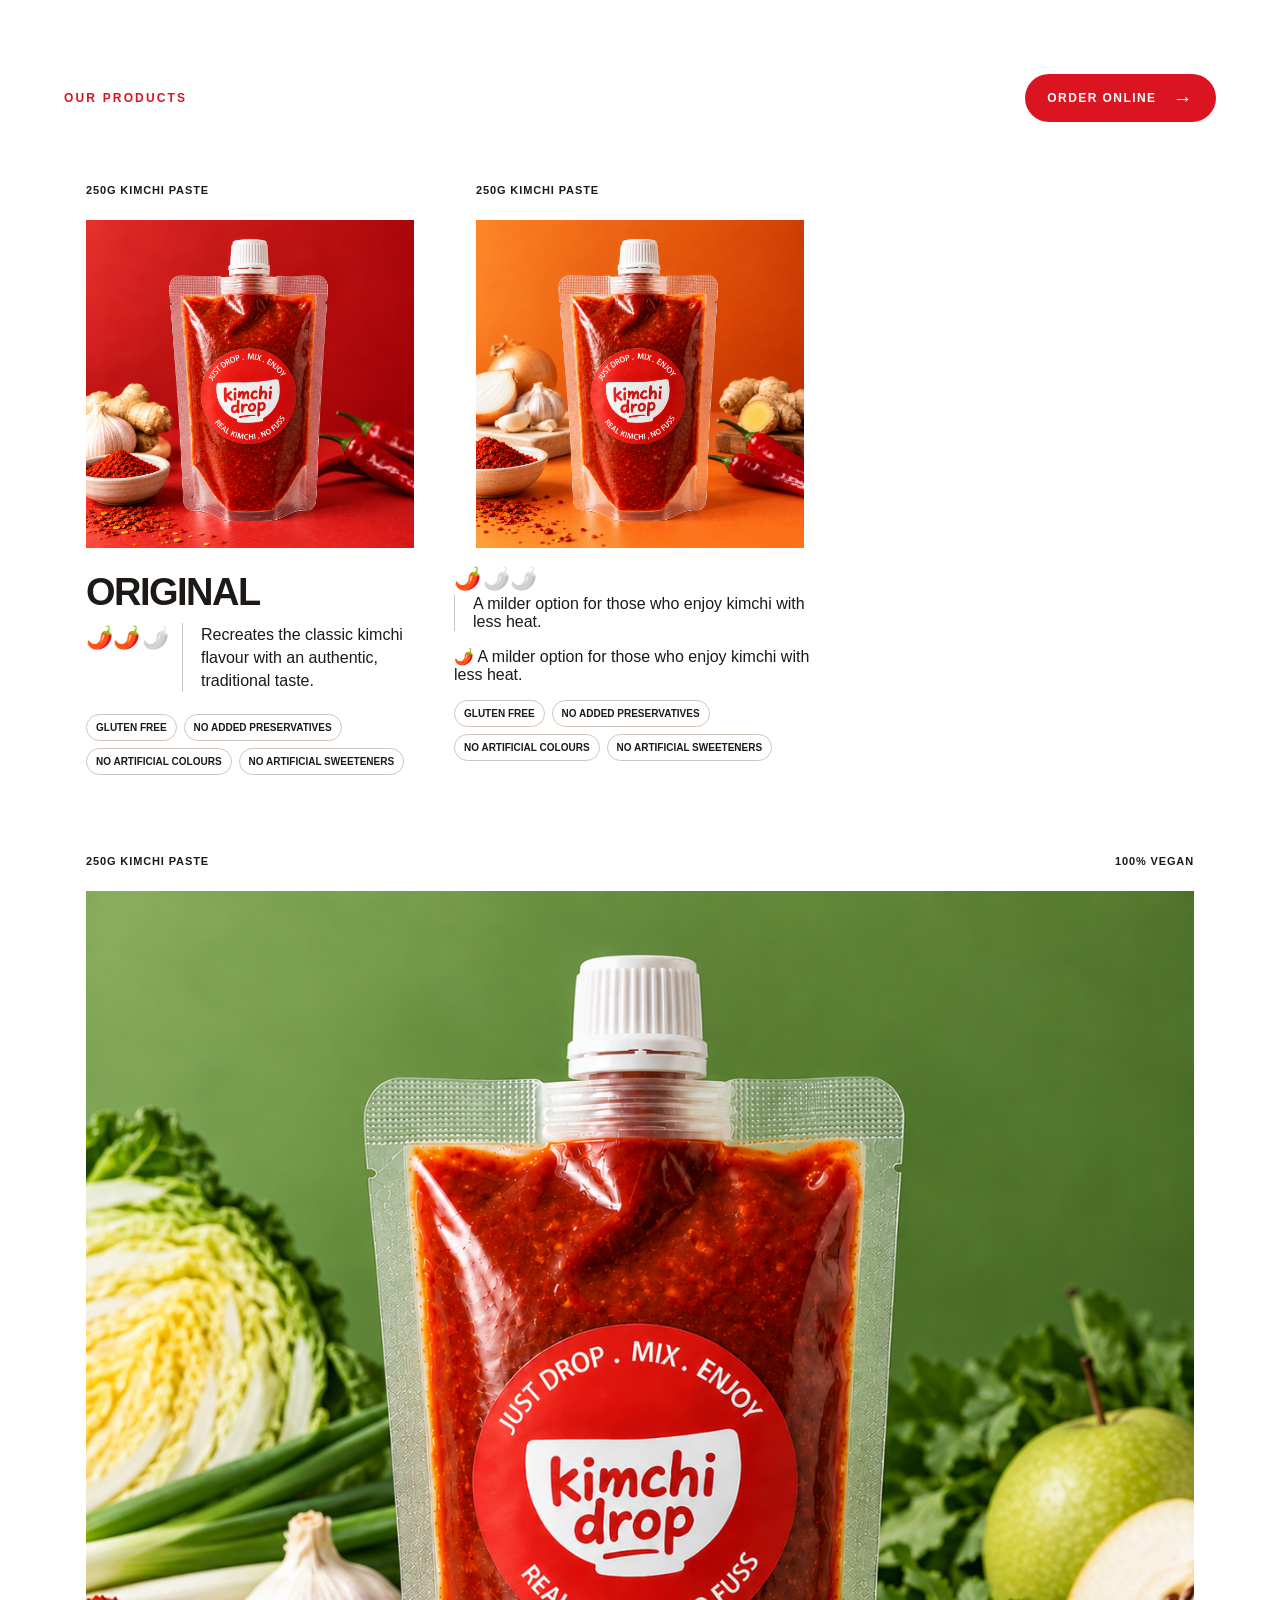
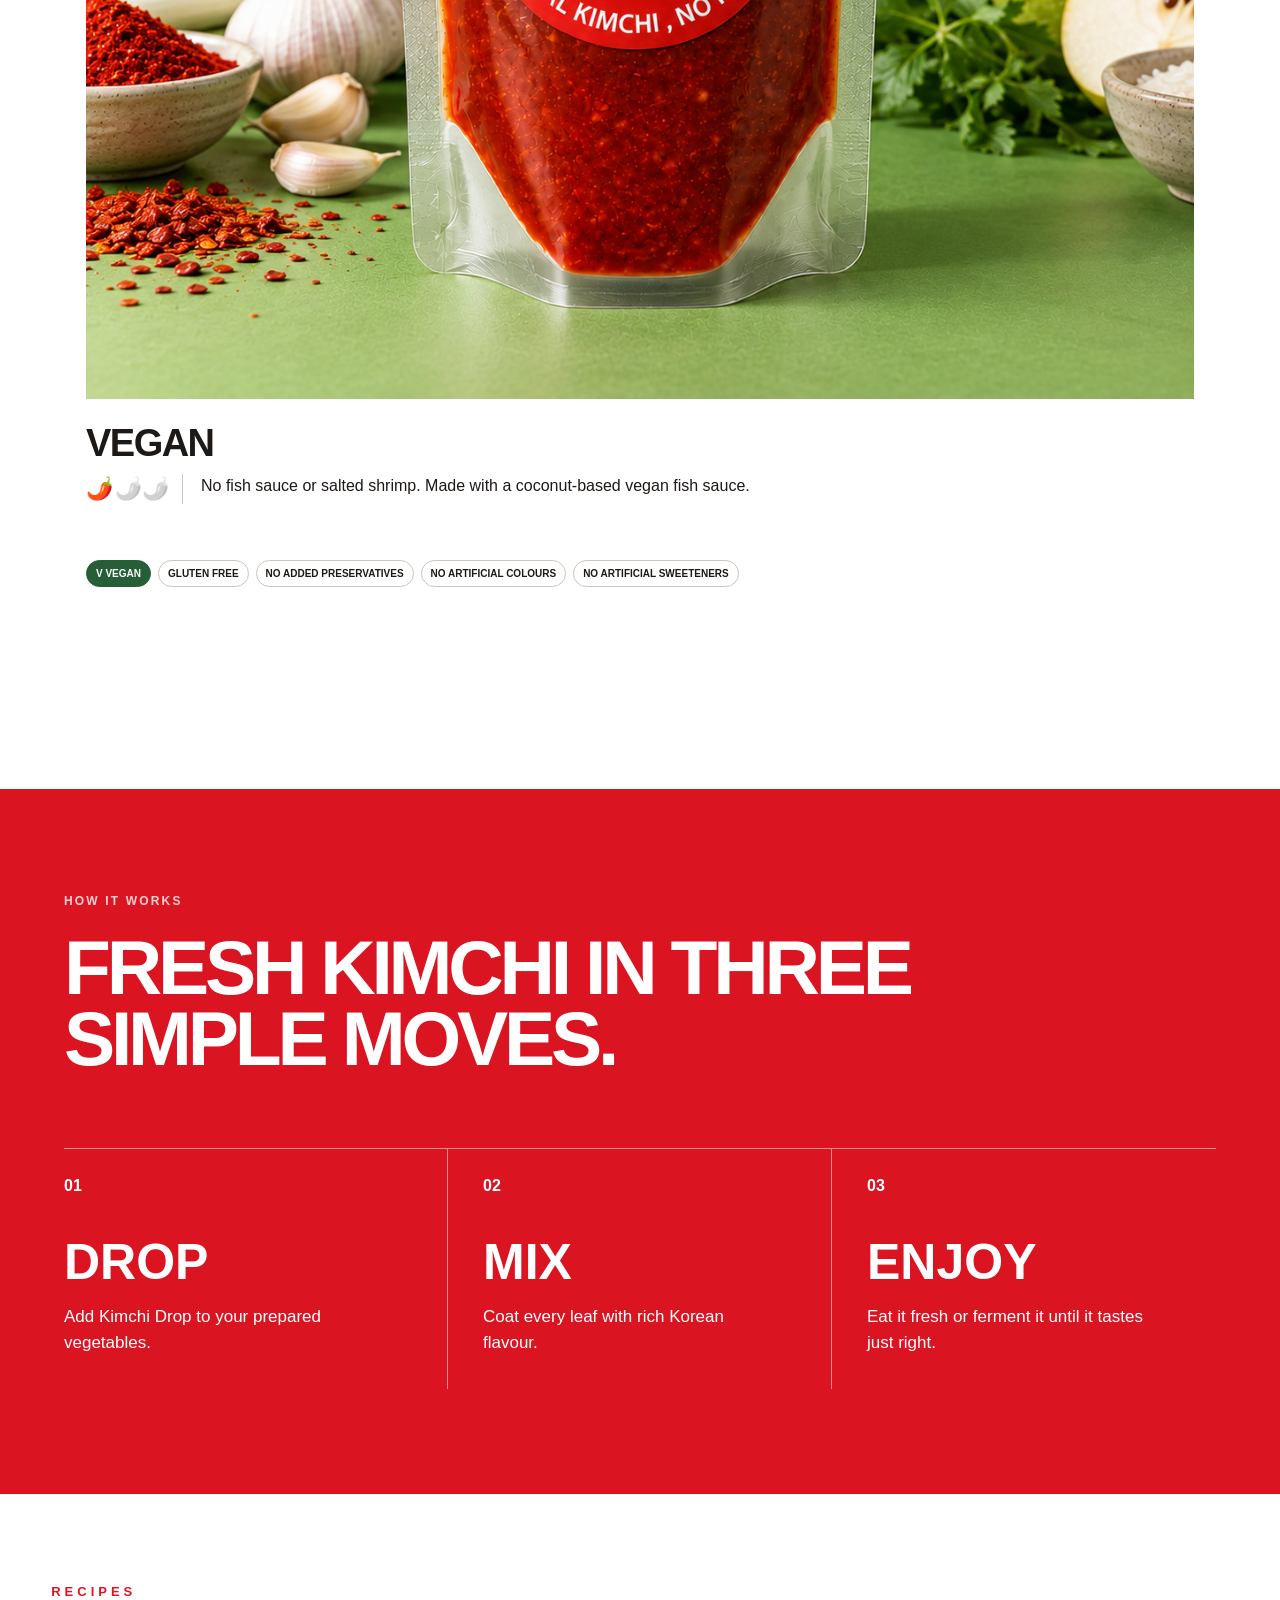
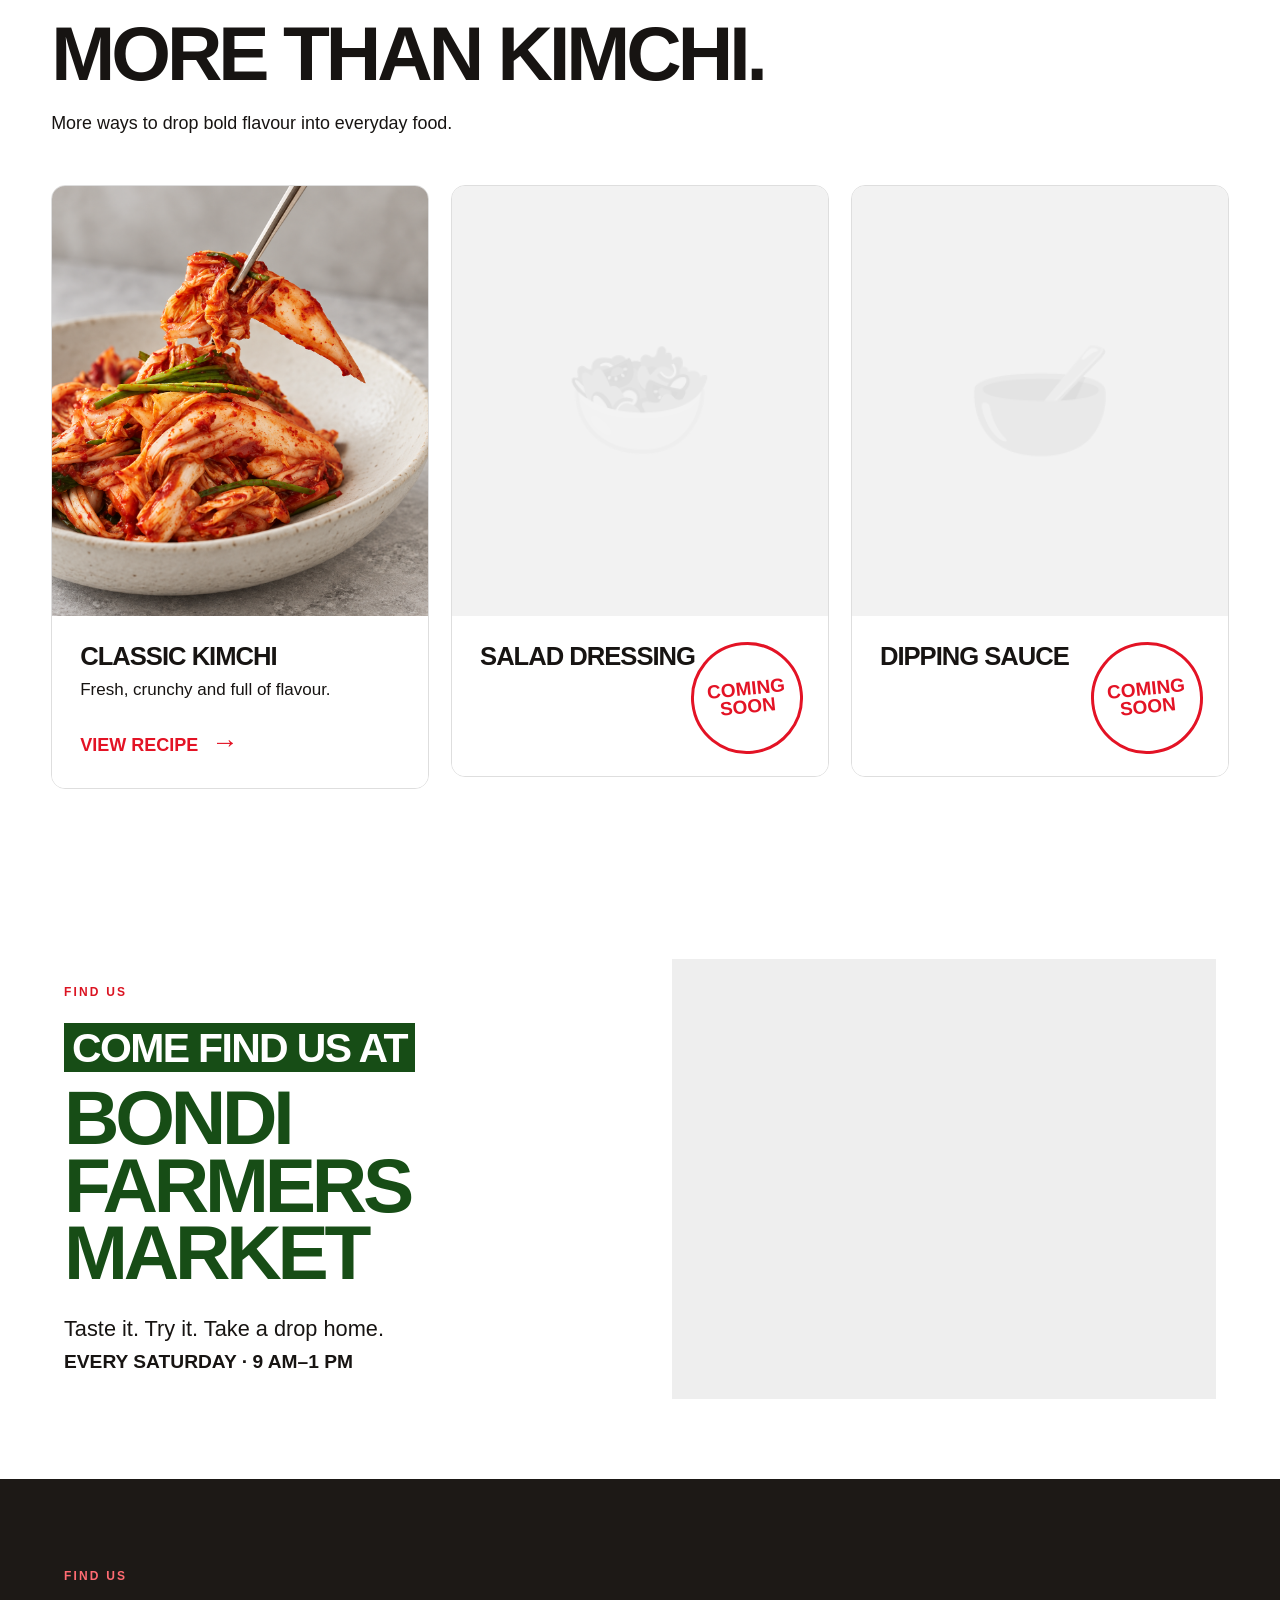
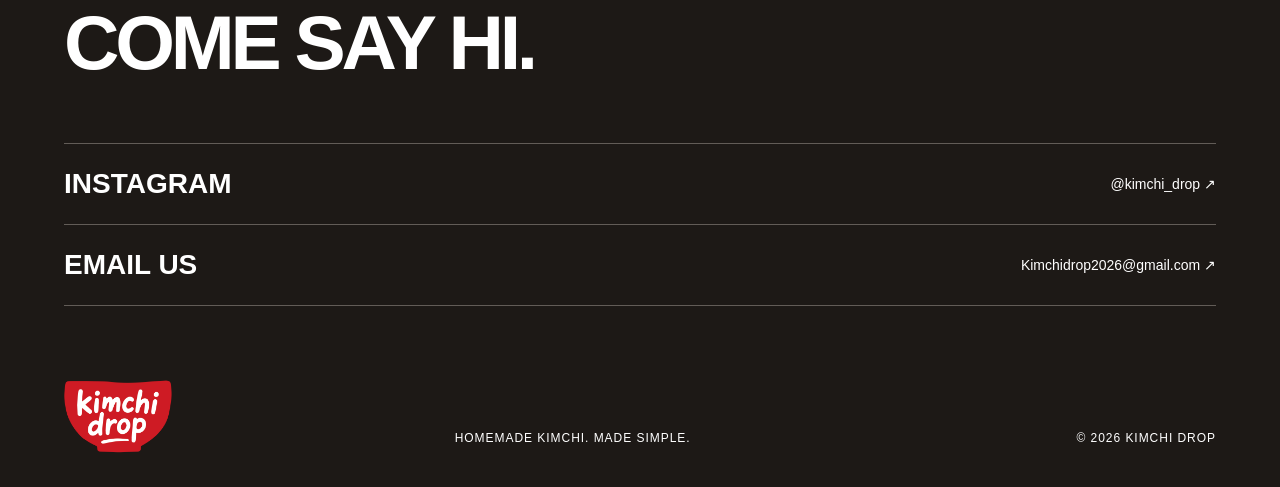
==== commit 961482a7: "Update index.html" ====
--- a/index.html
+++ b/index.html
@@ -4,7 +4,7 @@
   <meta charset="UTF-8"><meta name="viewport" content="width=device-width, initial-scale=1.0">
   <meta name="description" content="Kimchi Drop — homemade kimchi made simple.">
   <title>Kimchi Drop | Homemade Kimchi. Made Simple.</title>
-  <link rel="stylesheet" href="style.css?v=5">
+  <link rel="stylesheet" href="style.css?v=6">
 </head>
 <body>
   <header class="site-header">
--- a/style.css
+++ b/style.css
@@ -1,714 +1,187 @@
-:root {
-  --red: #db1422;
-  --cream: #f4efe5;
-  --dark: #1d1916;
-}
-* {
-  box-sizing: border-box;
-}
-html {
-  scroll-behavior: smooth;
-}
-body {
-  margin: 0;
-  background: var(--cream);
-  color: var(--dark);
-  font-family: Arial, Helvetica, sans-serif;
-}
-a {
-  color: inherit;
-  text-decoration: none;
-}
-.site-header {
-  position: absolute;
-  z-index: 10;
-  top: 0;
-  left: 0;
-  width: 100%;
-  height: 94px;
-  padding: 14px 4vw;
-  display: flex;
-  align-items: center;
-  justify-content: space-between;
-  color: #fff;
-}
-.logo-wrap {
-  width: 108px;
-  height: 72px;
-  display: flex;
-  align-items: center;
-  justify-content: center;
-}
-.logo-wrap img {
-  display: block;
-  width: 100%;
-  height: 100%;
-  object-fit: contain;
-}
-.site-header nav {
-  display: flex;
-  gap: 34px;
-  text-transform: uppercase;
-  font-size: 13px;
-  letter-spacing: 0.12em;
-  font-weight: 800;
-}
-.site-header nav a {
-  padding: 7px 0;
-  border-bottom: 2px solid transparent;
-}
-.site-header nav a:hover {
-  border-color: #fff;
-}
-.menu-button {
-  display: none;
-}
-.hero {
-  position: relative;
-  height: 100svh;
-  min-height: 650px;
-  background: #2e221e;
-  color: #fff;
-  overflow: hidden;
-}
-.hero video {
-  display: block;
-  width: 100%;
-  height: 100%;
-  object-fit: cover;
-  transform: scale(1.08);
-  transform-origin: center;
-  background: #2e221e;
-}
-.hero-overlay {
-  position: absolute;
-  inset: 0;
-  background:
-    linear-gradient(90deg, rgba(10, 5, 4, 0.58), rgba(10, 5, 4, 0.08) 65%),
-    linear-gradient(0deg, rgba(0, 0, 0, 0.22), transparent 55%);
-}
-.hero-copy {
-  position: absolute;
-  left: 5vw;
-  bottom: 8vh;
-  max-width: 980px;
-}
+:root { --red: #db1422; --cream: #f4efe5; --dark: #1d1916; }
+* { box-sizing: border-box; }
+html { scroll-behavior: smooth; }
+body { margin: 0; background: var(--cream); color: var(--dark); font-family: Arial, Helvetica, sans-serif; }
+a { color: inherit; text-decoration: none; }
+.site-header { position: absolute; z-index: 10; top: 0; left: 0; width: 100%; height: 94px; padding: 14px 4vw; display: flex; align-items: center; justify-content: space-between; color: #fff; }
+.logo-wrap { width: 108px; height: 72px; display: flex; align-items: center; justify-content: center; }
+.logo-wrap img { display: block; width: 100%; height: 100%; object-fit: contain; }
+.site-header nav { display: flex; gap: 34px; text-transform: uppercase; font-size: 13px; letter-spacing: 0.12em; font-weight: 800; }
+.site-header nav a { padding: 7px 0; border-bottom: 2px solid transparent; }
+.site-header nav a:hover { border-color: #fff; }
+.menu-button { display: none; }
+.hero { position: relative; height: 100svh; min-height: 650px; background: #2e221e; color: #fff; overflow: hidden; }
+.hero video { display: block; width: 100%; height: 100%; object-fit: cover; transform: scale(1.08); transform-origin: center; background: #2e221e; }
+.hero-overlay { position: absolute; inset: 0; background: linear-gradient(90deg, rgba(10, 5, 4, 0.58), rgba(10, 5, 4, 0.08) 65%), linear-gradient(0deg, rgba(0, 0, 0, 0.22), transparent 55%); }
+.hero-copy { position: absolute; left: 5vw; bottom: 8vh; max-width: 980px; }
 .hero-copy > p,
-.label {
-  text-transform: uppercase;
-  letter-spacing: 0.18em;
-  font-size: 12px;
-  font-weight: 900;
-}
-.hero h1 {
-  margin: 14px 0 30px;
-  max-width: 900px;
-  font-size: clamp(52px, 7.4vw, 112px);
-  line-height: 0.88;
-  letter-spacing: -0.06em;
-  text-transform: uppercase;
-}
-.hero-link {
-  display: inline-flex;
-  align-items: center;
-  gap: 24px;
-  border: 1px solid rgba(255, 255, 255, 0.85);
-  border-radius: 50px;
-  padding: 15px 18px 15px 24px;
-  text-transform: uppercase;
-  letter-spacing: 0.11em;
-  font-weight: 800;
-  font-size: 12px;
-}
-.hero-link span {
-  font-size: 18px;
-}
-.marquee {
-  overflow: hidden;
-  padding: 15px 0;
-  background: var(--red);
-  color: #fff;
-  white-space: nowrap;
-  font-size: 24px;
-  font-weight: 900;
-}
-.marquee div {
-  width: max-content;
-  animation: marquee 18s linear infinite;
-}
+.label { text-transform: uppercase; letter-spacing: 0.18em; font-size: 12px; font-weight: 900; }
+.hero h1 { margin: 14px 0 30px; max-width: 900px; font-size: clamp(52px, 7.4vw, 112px); line-height: 0.88; letter-spacing: -0.06em; text-transform: uppercase; }
+.hero-link { display: inline-flex; align-items: center; gap: 24px; border: 1px solid rgba(255, 255, 255, 0.85); border-radius: 50px; padding: 15px 18px 15px 24px; text-transform: uppercase; letter-spacing: 0.11em; font-weight: 800; font-size: 12px; }
+.hero-link span { font-size: 18px; }
+.marquee { overflow: hidden; padding: 15px 0; background: var(--red); color: #fff; white-space: nowrap; font-size: 24px; font-weight: 900; }
+.marquee div { width: max-content; animation: marquee 18s linear infinite; }
 @keyframes marquee {
-  to {
-    transform: translateX(-33.333%);
-  }
-}
-.section {
-  padding: 105px 5vw;
-}
-.label {
-  margin: 0 0 24px;
-  color: var(--red);
-}
-h2 {
-  margin: 0;
-  font-size: clamp(48px, 6vw, 92px);
-  line-height: 0.92;
-  letter-spacing: -0.055em;
-  text-transform: uppercase;
-}
-.two-column {
-  display: grid;
-  grid-template-columns: 1.05fr 0.95fr;
-  gap: 9vw;
-}
-.story-copy {
-  max-width: 590px;
-  font-size: 18px;
-  line-height: 1.65;
-}
-.story-copy p {
-  margin: 0 0 22px;
-}
-.products {
-  background: #fff;
-  color: var(--dark);
-}
-.section-title {
-  display: flex;
-  align-items: center;
-  justify-content: space-between;
-  gap: 20px;
-  margin-bottom: 40px;
-}
-.section-title .label {
-  margin: 0;
-}
-.product-grid {
-  display: grid;
-  grid-template-columns: repeat(3, minmax(0, 1fr));
-  gap: 18px;
-}
-.product-card {
-  overflow: hidden;
-  background: #fff;
-  color: var(--dark);
-}
-.product-meta {
-  display: flex;
-  justify-content: space-between;
-  gap: 10px;
-  padding: 22px 22px 0;
-  min-height: 58px;
-  text-transform: uppercase;
-  font-size: 11px;
-  letter-spacing: 0.08em;
-  font-weight: 900;
-}
-.product-card > img {
-  display: block;
-  width: calc(100% - 44px);
-  height: auto;
-  aspect-ratio: 1 / 1;
-  margin: 0 22px;
-  object-fit: cover;
-  transition: transform 0.3s;
-}
-.product-card:hover > img {
-  transform: scale(1.025);
-}
-.product-info {
-  min-height: 285px;
-  padding: 25px 22px;
-  background: #fff;
-}
-.product-info h3 {
-  margin: 0 0 12px;
-  font-size: 38px;
-  line-height: 1;
-  text-transform: uppercase;
-  letter-spacing: -0.04em;
-}
-.product-info p {
-  min-height: 64px;
-  margin: 0 0 22px;
-  line-height: 1.45;
-}
-.claims {
-  display: flex;
-  flex-wrap: wrap;
-  gap: 7px;
-}
-.claims span {
-  padding: 7px 9px;
-  border: 1px solid #cdc5bc;
-  border-radius: 50px;
-  background: #fff;
-  font-size: 10px;
-  font-weight: 800;
-  text-transform: uppercase;
-}
-.claims .vegan-tag {
-  background: #255e37;
-  color: #fff;
-  border-color: #255e37;
-}
-.how {
-  background: var(--red);
-  color: #fff;
-}
-.how .label {
-  color: #fff;
-  opacity: 0.8;
-}
-.how h2 {
-  max-width: 1050px;
-}
-.steps {
-  display: grid;
-  grid-template-columns: repeat(3, 1fr);
-  margin-top: 75px;
-  border-top: 1px solid rgba(255, 255, 255, 0.5);
-}
-.steps article {
-  min-height: 240px;
-  padding: 28px 35px 10px 0;
-  border-right: 1px solid rgba(255, 255, 255, 0.5);
-}
-.steps article:not(:first-child) {
-  padding-left: 35px;
-}
-.steps article:last-child {
-  border-right: 0;
-}
-.steps h3 {
-  margin: 42px 0 12px;
-  font-size: 50px;
-  line-height: 1;
-  text-transform: uppercase;
-}
-.steps p {
-  max-width: 300px;
-  font-size: 17px;
-  line-height: 1.5;
-}
-footer {
-  padding: 90px 5vw 30px;
-  background: var(--dark);
-  color: #fff;
-}
-footer .label {
-  color: #ff6b72;
-}
-.contact-links {
-  margin-top: 65px;
-  border-top: 1px solid #625c57;
-}
-.contact-links a {
-  display: flex;
-  align-items: center;
-  justify-content: space-between;
-  padding: 24px 0;
-  border-bottom: 1px solid #625c57;
-  font-size: 28px;
-  font-weight: 900;
-  text-transform: uppercase;
-}
-.contact-links span {
-  font-size: 14px;
-  font-weight: 500;
-  text-transform: none;
-}
-.footer-bottom {
-  display: grid;
-  grid-template-columns: 1fr 1fr 1fr;
-  align-items: end;
-  gap: 20px;
-  padding-top: 70px;
-  font-size: 12px;
-  letter-spacing: 0.08em;
-  text-transform: uppercase;
-}
-.footer-bottom img {
-  width: 108px;
-}
-.footer-bottom p:last-child {
-  text-align: right;
-}
-@media (max-width: 900px) {
-  .site-header {
-    height: 76px;
-    padding: 10px 18px;
-  }
-  .logo-wrap {
-    width: 84px;
-    height: 58px;
-  }
-  .menu-button {
-    display: flex;
-    flex-direction: column;
-    gap: 7px;
-    padding: 15px 0 15px 15px;
-    border: 0;
-    background: transparent;
-  }
-  .menu-button span {
-    width: 26px;
-    height: 2px;
-    background: #fff;
-  }
-  .site-header nav {
-    display: none;
-    position: absolute;
-    top: 74px;
-    left: 12px;
-    right: 12px;
-    padding: 22px;
-    background: var(--cream);
-    color: var(--dark);
-    flex-direction: column;
-    gap: 10px;
-  }
-  .site-header nav.open {
-    display: flex;
-  }
-  .hero {
-    height: 88svh;
-    min-height: 590px;
-  }
-  .hero-overlay {
-    background: linear-gradient(0deg, rgba(10, 5, 4, 0.65), transparent 78%);
-  }
-  .hero-copy {
-    left: 20px;
-    right: 20px;
-    bottom: 43px;
-  }
-  .hero h1 {
-    font-size: clamp(45px, 13vw, 68px);
-  }
-  .section {
-    padding: 72px 20px;
-  }
-  .two-column {
-    grid-template-columns: 1fr;
-    gap: 38px;
-  }
-  h2 {
-    font-size: clamp(42px, 11.5vw, 60px);
-  }
-  .product-grid {
-    grid-template-columns: 1fr;
-    gap: 14px;
-  }
-  .product-info {
-    min-height: 0;
-  }
-  .product-info p {
-    min-height: 0;
-  }
-  .steps {
-    grid-template-columns: 1fr;
-    margin-top: 48px;
-  }
+  to { transform: translateX(-33.333%); }
+}
+.section { padding: 105px 5vw; }
+.label { margin: 0 0 24px; color: var(--red); }
+h2 { margin: 0; font-size: clamp(48px, 6vw, 92px); line-height: 0.92; letter-spacing: -0.055em; text-transform: uppercase; }
+.two-column { display: grid; grid-template-columns: 1.05fr 0.95fr; gap: 9vw; }
+.story-copy { max-width: 590px; font-size: 18px; line-height: 1.65; }
+.story-copy p { margin: 0 0 22px; }
+.products { background: #fff; color: var(--dark); }
+.section-title { display: flex; align-items: center; justify-content: space-between; gap: 20px; margin-bottom: 40px; }
+.section-title .label { margin: 0; }
+.product-grid { display: grid; grid-template-columns: repeat(3, minmax(0, 1fr)); gap: 18px; }
+.product-card { overflow: hidden; background: #fff; color: var(--dark); }
+.product-meta { display: flex; justify-content: space-between; gap: 10px; padding: 22px 22px 0; min-height: 58px; text-transform: uppercase; font-size: 11px; letter-spacing: 0.08em; font-weight: 900; }
+.product-card > img { display: block; width: calc(100% - 44px); height: auto; aspect-ratio: 1 / 1; margin: 0 22px; object-fit: cover; transition: transform 0.3s; }
+.product-card:hover > img { transform: scale(1.025); }
+.product-info { min-height: 285px; padding: 25px 22px; background: #fff; }
+.product-info h3 { margin: 0 0 12px; font-size: 38px; line-height: 1; text-transform: uppercase; letter-spacing: -0.04em; }
+.product-info p { min-height: 64px; margin: 0 0 22px; line-height: 1.45; }
+.claims { display: flex; flex-wrap: wrap; gap: 7px; }
+.claims span { padding: 7px 9px; border: 1px solid #cdc5bc; border-radius: 50px; background: #fff; font-size: 10px; font-weight: 800; text-transform: uppercase; }
+.claims .vegan-tag { background: #255e37; color: #fff; border-color: #255e37; }
+.how { background: var(--red); color: #fff; }
+.how .label { color: #fff; opacity: 0.8; }
+.how h2 { max-width: 1050px; }
+.steps { display: grid; grid-template-columns: repeat(3, 1fr); margin-top: 75px; border-top: 1px solid rgba(255, 255, 255, 0.5); }
+.steps article { min-height: 240px; padding: 28px 35px 10px 0; border-right: 1px solid rgba(255, 255, 255, 0.5); }
+.steps article:not(:first-child) { padding-left: 35px; }
+.steps article:last-child { border-right: 0; }
+.steps h3 { margin: 42px 0 12px; font-size: 50px; line-height: 1; text-transform: uppercase; }
+.steps p { max-width: 300px; font-size: 17px; line-height: 1.5; }
+footer { padding: 90px 5vw 30px; background: var(--dark); color: #fff; }
+footer .label { color: #ff6b72; }
+.contact-links { margin-top: 65px; border-top: 1px solid #625c57; }
+.contact-links a { display: flex; align-items: center; justify-content: space-between; padding: 24px 0; border-bottom: 1px solid #625c57; font-size: 28px; font-weight: 900; text-transform: uppercase; }
+.contact-links span { font-size: 14px; font-weight: 500; text-transform: none; }
+.footer-bottom { display: grid; grid-template-columns: 1fr 1fr 1fr; align-items: end; gap: 20px; padding-top: 70px; font-size: 12px; letter-spacing: 0.08em; text-transform: uppercase; }
+.footer-bottom img { width: 108px; }
+.footer-bottom p:last-child { text-align: right; }
+@media (max-width: 900px) {
+  .site-header { height: 76px; padding: 10px 18px; }
+  .logo-wrap { width: 84px; height: 58px; }
+  .menu-button { display: flex; flex-direction: column; gap: 7px; padding: 15px 0 15px 15px; border: 0; background: transparent; }
+  .menu-button span { width: 26px; height: 2px; background: #fff; }
+  .site-header nav { display: none; position: absolute; top: 74px; left: 12px; right: 12px; padding: 22px; background: var(--cream); color: var(--dark); flex-direction: column; gap: 10px; }
+  .site-header nav.open { display: flex; }
+  .hero { height: 88svh; min-height: 590px; }
+  .hero-overlay { background: linear-gradient(0deg, rgba(10, 5, 4, 0.65), transparent 78%); }
+  .hero-copy { left: 20px; right: 20px; bottom: 43px; }
+  .hero h1 { font-size: clamp(45px, 13vw, 68px); }
+  .section { padding: 72px 20px; }
+  .two-column { grid-template-columns: 1fr; gap: 38px; }
+  h2 { font-size: clamp(42px, 11.5vw, 60px); }
+  .product-grid { grid-template-columns: 1fr; gap: 14px; }
+  .product-info p { min-height: 0; }
+  .steps { grid-template-columns: 1fr; margin-top: 48px; }
   .steps article,
-  .steps article:not(:first-child) {
-    min-height: 0;
-    padding: 22px 0;
-    border-right: 0;
-    border-bottom: 1px solid rgba(255, 255, 255, 0.5);
-  }
-  .steps h3 {
-    margin: 19px 0 7px;
-  }
-  footer {
-    padding: 70px 20px 25px;
-  }
-  .contact-links {
-    margin-top: 44px;
-  }
-  .contact-links a {
-    align-items: flex-start;
-    flex-direction: column;
-    gap: 9px;
-    font-size: 24px;
-  }
-  .contact-links span {
-    font-size: 13px;
-    word-break: break-all;
-  }
-  .footer-bottom {
-    grid-template-columns: 1fr;
-    padding-top: 52px;
-  }
-  .footer-bottom p:last-child {
-    text-align: left;
-  }
+  .steps article:not(:first-child) { min-height: 0; padding: 22px 0; border-right: 0; border-bottom: 1px solid rgba(255, 255, 255, 0.5); }
+  .steps h3 { margin: 19px 0 7px; }
+  footer { padding: 70px 20px 25px; }
+  .contact-links { margin-top: 44px; }
+  .contact-links a { align-items: flex-start; flex-direction: column; gap: 9px; font-size: 24px; }
+  .contact-links span { font-size: 13px; word-break: break-all; }
+  .footer-bottom { grid-template-columns: 1fr; padding-top: 52px; }
+  .footer-bottom p:last-child { text-align: left; }
 }
 @media (prefers-reduced-motion: reduce) {
-  html {
-    scroll-behavior: auto;
-  }
-  .marquee div {
-    animation: none;
-  }
+  html { scroll-behavior: auto; }
+  .marquee div { animation: none; }
 }
 /* ========================================
    RECIPE SHOWCASE
 ======================================== */
 
-.recipe-showcase {
-  background: #ffffff !important;
-  color: #171412;
-  padding: 90px 4%;
-}
-
-.recipe-heading {
-  max-width: 1600px;
-  margin: 0 auto 48px;
-}
-
-.recipe-label {
-  margin: 0 0 18px;
-  color: #e31325;
-  font-size: 13px;
-  font-weight: 800;
-  letter-spacing: 4px;
-}
-
-.recipe-heading h2 {
-  margin: 0;
-  color: #171412;
-  font-size: clamp(48px, 6vw, 100px);
-  font-weight: 800;
-  line-height: 0.95;
-  letter-spacing: -4px;
-}
-
-.recipe-intro {
-  margin: 20px 0 0;
-  color: #171412;
-  font-size: clamp(17px, 1.4vw, 25px);
-  line-height: 1.5;
-}
-
-.recipe-grid {
-  display: grid;
-  grid-template-columns: repeat(3, minmax(0, 1fr));
-  gap: 22px;
-  max-width: 1600px;
-  margin: 0 auto;
-  align-items: start;
-}
-
-.recipe-card {
-  position: relative;
-  display: block;
-  overflow: hidden;
-  background: #ffffff;
-  border: 1px solid #dedede;
-  border-radius: 14px;
-}
-
-.recipe-card summary {
-  display: block;
-  cursor: pointer;
-  list-style: none;
-}
-
-.recipe-card summary::-webkit-details-marker {
-  display: none;
-}
-
-.recipe-card-active summary:hover .recipe-image img {
-  transform: scale(1.035);
-}
+.recipe-showcase { background: #ffffff; color: #171412; padding: 90px 4%; }
+
+.recipe-heading { max-width: 1600px; margin: 0 auto 48px; }
+
+.recipe-label { margin: 0 0 18px; color: #e31325; font-size: 13px; font-weight: 800; letter-spacing: 4px; }
+
+.recipe-heading h2 { margin: 0; color: #171412; font-size: clamp(48px, 6vw, 100px); font-weight: 800; line-height: 0.95; letter-spacing: -4px; }
+
+.recipe-intro { margin: 20px 0 0; color: #171412; font-size: clamp(17px, 1.4vw, 25px); line-height: 1.5; }
+
+.recipe-grid { display: grid; grid-template-columns: repeat(3, minmax(0, 1fr)); gap: 22px; max-width: 1600px; margin: 0 auto; align-items: start; }
+
+.recipe-card { position: relative; display: block; overflow: hidden; background: #ffffff; border: 1px solid #dedede; border-radius: 14px; }
+
+.recipe-card summary { display: block; cursor: pointer; list-style: none; }
+
+.recipe-card summary::-webkit-details-marker { display: none; }
+
+.recipe-card-active summary:hover .recipe-image img { transform: scale(1.035); }
 
 .recipe-image,
-.coming-image {
-  width: 100%;
-  height: 430px;
-  overflow: hidden;
-  background: #f2f2f2;
-}
-
-.recipe-image img {
-  display: block;
-  width: 100%;
-  height: 100%;
-  object-fit: cover;
-  transition: transform 0.4s ease;
-}
-
-.recipe-card-text {
-  position: relative;
-  min-height: 160px;
-  padding: 28px 28px 30px;
-  background: #ffffff;
-}
-
-.recipe-card-text h3 {
-  margin: 0 0 8px;
-  color: #171412;
-  font-size: clamp(25px, 2vw, 38px);
-  font-weight: 800;
-  line-height: 1;
-  letter-spacing: -1px;
-}
-
-.recipe-card-text p {
-  margin: 0;
-  color: #171412;
-  font-size: 17px;
-  line-height: 1.45;
-}
-
-.recipe-link {
-  display: inline-block;
-  margin-top: 25px;
-  color: #e31325;
-  font-size: 18px;
-  font-weight: 800;
-}
-
-.recipe-arrow {
-  display: inline-block;
-  margin-left: 8px;
-  font-size: 27px;
-  transition: transform 0.25s ease;
-}
-
-.recipe-card-active summary:hover .recipe-arrow {
-  transform: translateX(7px);
-}
-
-.recipe-card-active[open] .recipe-link {
-  font-size: 0;
-}
-
-.recipe-card-active[open] .recipe-link::before {
-  content: "CLOSE RECIPE";
-  font-size: 18px;
-}
-
-.recipe-card-active[open] .recipe-arrow {
-  transform: rotate(90deg);
-}
-
-.coming-image {
-  display: flex;
-  align-items: center;
-  justify-content: center;
-}
-
-.placeholder-icon {
-  filter: grayscale(1);
-  font-size: 120px;
-  opacity: 0.12;
-}
-
-.coming-stamp {
-  position: absolute;
-  right: 25px;
-  bottom: 22px;
-  display: flex;
-  width: 112px;
-  height: 112px;
-  align-items: center;
-  justify-content: center;
-  border: 3px solid #e31325;
-  border-radius: 50%;
-  color: #e31325;
-  font-size: 19px;
-  font-weight: 800;
-  line-height: 0.95;
-  text-align: center;
-  transform: rotate(-6deg);
-}
-
-.recipe-details {
-  display: grid;
-  grid-template-columns: 0.8fr 1.2fr;
-  gap: 35px;
-  padding: 35px 30px 40px;
-  background: #f7f7f5;
-  border-top: 1px solid #dedede;
-}
-
-.recipe-small-title {
-  margin: 0 0 15px;
-  color: #e31325;
-  font-size: 12px;
-  font-weight: 800;
-  letter-spacing: 3px;
-}
+.coming-image { width: 100%; height: 430px; overflow: hidden; background: #f2f2f2; }
+
+.recipe-image img { display: block; width: 100%; height: 100%; object-fit: cover; transition: transform 0.4s ease; }
+
+.recipe-card-text { position: relative; min-height: 160px; padding: 28px 28px 30px; background: #ffffff; }
+
+.recipe-card-text h3 { margin: 0 0 8px; color: #171412; font-size: clamp(25px, 2vw, 38px); font-weight: 800; line-height: 1; letter-spacing: -1px; }
+
+.recipe-card-text p { margin: 0; color: #171412; font-size: 17px; line-height: 1.45; }
+
+.recipe-link { display: inline-block; margin-top: 25px; color: #e31325; font-size: 18px; font-weight: 800; }
+
+.recipe-arrow { display: inline-block; margin-left: 8px; font-size: 27px; transition: transform 0.25s ease; }
+
+.recipe-card-active summary:hover .recipe-arrow { transform: translateX(7px); }
+
+.recipe-card-active[open] .recipe-link { font-size: 0; }
+
+.recipe-card-active[open] .recipe-link::before { content: "CLOSE RECIPE"; font-size: 18px; }
+
+.recipe-card-active[open] .recipe-arrow { transform: rotate(90deg); }
+
+.coming-image { display: flex; align-items: center; justify-content: center; }
+
+.placeholder-icon { filter: grayscale(1); font-size: 120px; opacity: 0.12; }
+
+.coming-stamp { position: absolute; right: 25px; bottom: 22px; display: flex; width: 112px; height: 112px; align-items: center; justify-content: center; border: 3px solid #e31325; border-radius: 50%; color: #e31325; font-size: 19px; font-weight: 800; line-height: 0.95; text-align: center; transform: rotate(-6deg); }
+
+.recipe-details { display: grid; grid-template-columns: 0.8fr 1.2fr; gap: 35px; padding: 35px 30px 40px; background: #f7f7f5; border-top: 1px solid #dedede; }
+
+.recipe-small-title { margin: 0 0 15px; color: #e31325; font-size: 12px; font-weight: 800; letter-spacing: 3px; }
 
 .recipe-details ul,
-.recipe-details ol {
-  margin: 0;
-  padding-left: 20px;
-}
-
-.recipe-details li {
-  margin-bottom: 10px;
-  color: #171412;
-  font-size: 15px;
-  line-height: 1.5;
-}
+.recipe-details ol { margin: 0; padding-left: 20px; }
+
+.recipe-details li { margin-bottom: 10px; color: #171412; font-size: 15px; line-height: 1.5; }
 
 /* 열린 레시피 카드는 한 줄 전체 사용 */
-.recipe-card-active[open] {
-  grid-column: 1 / -1;
-}
+.recipe-card-active[open] { grid-column: 1 / -1; }
 
 /* 모바일 */
 @media (max-width: 900px) {
-  .recipe-showcase {
-    padding: 65px 22px;
-  }
-
-  .recipe-heading h2 {
-    letter-spacing: -2px;
-  }
-
-  .recipe-grid {
-    grid-template-columns: 1fr;
-  }
+  .recipe-showcase { padding: 65px 22px; }
+
+  .recipe-heading h2 { letter-spacing: -2px; }
+
+  .recipe-grid { grid-template-columns: 1fr; }
 
   .recipe-image,
-  .coming-image {
-    height: 380px;
-  }
-
-  .recipe-card-active[open] {
-    grid-column: auto;
-  }
-
-  .recipe-details {
-    grid-template-columns: 1fr;
-  }
+  .coming-image { height: 380px; }
+
+  .recipe-card-active[open] { grid-column: auto; }
+
+  .recipe-details { grid-template-columns: 1fr; }
 }
 
 @media (max-width: 520px) {
-  .recipe-showcase {
-    padding: 55px 16px;
-  }
+  .recipe-showcase { padding: 55px 16px; }
 
   .recipe-image,
-  .coming-image {
-    height: 320px;
-  }
-
-  .recipe-card-text {
-    min-height: 145px;
-    padding: 23px 20px 26px;
-  }
-
-  .coming-stamp {
-    width: 92px;
-    height: 92px;
-    right: 18px;
-    bottom: 18px;
-    font-size: 16px;
-  }
+  .coming-image { height: 320px; }
+
+  .recipe-card-text { min-height: 145px; padding: 23px 20px 26px; }
+
+  .coming-stamp { width: 92px; height: 92px; right: 18px; bottom: 18px; font-size: 16px; }
 }
 /* Bondi Farmers Market */
 .market-section { display: grid; grid-template-columns: 1fr 1fr; gap: 5vw; align-items: center; padding: 80px 5vw; background: #fff; }
@@ -722,146 +195,62 @@
 
 /* Market heading */
 
-.market-heading {
-  margin: 0;
-  line-height: 0.92;
-  letter-spacing: -0.055em;
-  text-transform: uppercase;
-}
-
-.market-heading .market-highlight {
-  display: table;
-  width: auto;
-  margin-bottom: 12px;
-  padding: 5px 8px 3px;
-  background: #174d16;
-  color: #ffffff;
-  font-size: clamp(28px, 3.2vw, 54px);
-  font-weight: 900;
-  line-height: 1;
-  letter-spacing: -0.04em;
-  white-space: nowrap;
-}
-
-.market-heading .market-location {
-  display: block;
-  color: #174d16;
-  font-size: clamp(58px, 6vw, 105px);
-  font-weight: 900;
-  line-height: 0.88;
-  letter-spacing: -0.055em;
-}
-
-.market-description {
-  margin: 28px 0 8px;
-  color: #171412;
-  font-size: clamp(20px, 1.7vw, 30px);
-  line-height: 1.3;
-}
-
-.market-time {
-  margin: 0;
-  padding: 0;
-  border: 0;
-  color: #171412;
-  font-size: clamp(18px, 1.5vw, 27px);
-  font-weight: 800;
-  letter-spacing: 0;
-}
-
-@media (max-width: 900px) {
-  .market-heading .market-highlight {
-    margin-bottom: 10px;
-    font-size: clamp(25px, 7vw, 38px);
-  }
-
-  .market-heading .market-location {
-    font-size: clamp(55px, 16vw, 88px);
-  }
+.market-heading { margin: 0; line-height: 0.92; letter-spacing: -0.055em; text-transform: uppercase; }
+
+.market-heading .market-highlight { display: table; width: auto; margin-bottom: 12px; padding: 5px 8px 3px; background: #174d16; color: #ffffff; font-size: clamp(28px, 3.2vw, 54px); font-weight: 900; line-height: 1; letter-spacing: -0.04em; white-space: nowrap; }
+
+.market-heading .market-location { display: block; color: #174d16; font-size: clamp(58px, 6vw, 105px); font-weight: 900; line-height: 0.88; letter-spacing: -0.055em; }
+
+.market-description { margin: 28px 0 8px; color: #171412; font-size: clamp(20px, 1.7vw, 30px); line-height: 1.3; }
+
+.market-time { margin: 0; padding: 0; border: 0; color: #171412; font-size: clamp(18px, 1.5vw, 27px); font-weight: 800; letter-spacing: 0; }
+
+@media (max-width: 900px) {
+  .market-heading .market-highlight { margin-bottom: 10px; font-size: clamp(25px, 7vw, 38px); }
+
+  .market-heading .market-location { font-size: clamp(55px, 16vw, 88px); }
 }
 
 @media (max-width: 420px) {
-  .market-heading .market-highlight {
-    font-size: 22px;
-    white-space: normal;
-  }
-
-  .market-heading .market-location {
-    font-size: 55px;
-  }
-}
-/* ONLINE ORDER BUTTONS */
-
-.site-header nav .nav-order-button {
-  padding: 10px 17px;
-  border: 1px solid #ffffff;
-  border-radius: 50px;
-  color: #ffffff;
-}
-
-.site-header nav .nav-order-button:hover {
-  background: #ffffff;
-  color: #db1422;
-  border-color: #ffffff;
-}
-
-@media (max-width: 900px) {
-  .site-header nav .nav-order-button {
-    margin-top: 8px;
-    border-color: #db1422;
-    background: #db1422;
-    color: #ffffff;
-    text-align: center;
-  }
-
-}
-
-.products-shop-button {
-  display: inline-flex;
-  align-items: center;
-  justify-content: center;
-  gap: 16px;
-  padding: 14px 22px;
-  border-radius: 50px;
-  background: #db1422;
-  color: #ffffff;
-  font-size: 12px;
-  font-weight: 900;
-  letter-spacing: 0.12em;
-  text-transform: uppercase;
-  transition: 0.25s ease;
-}
-
-.products-shop-button span {
-  font-size: 20px;
-  line-height: 1;
-  transition: transform 0.25s ease;
-}
-
-.products-shop-button:hover {
-  background: #171412;
-  transform: translateY(-2px);
-}
-
-.products-shop-button:hover span {
-  transform: translateX(5px);
-}
+  .market-heading .market-highlight { font-size: 22px; white-space: normal; }
+
+  .market-heading .market-location { font-size: 55px; }
+}
+/* Order buttons */
+
+.site-header nav .nav-order-button { padding: 10px 17px; border: 1px solid #ffffff; border-radius: 50px; color: #ffffff; }
+
+.site-header nav .nav-order-button:hover { background: #ffffff; color: #db1422; border-color: #ffffff; }
+
+@media (max-width: 900px) {
+  .site-header nav .nav-order-button { margin-top: 8px; border-color: #db1422; background: #db1422; color: #ffffff; text-align: center; }
+
+}
+
+.products-shop-button { display: inline-flex; align-items: center; justify-content: center; gap: 16px; padding: 14px 22px; border-radius: 50px; background: #db1422; color: #ffffff; font-size: 12px; font-weight: 900; letter-spacing: 0.12em; text-transform: uppercase; transition: 0.25s ease; }
+
+.products-shop-button span { font-size: 20px; line-height: 1; transition: transform 0.25s ease; }
+
+.products-shop-button:hover { background: #171412; transform: translateY(-2px); }
+
+.products-shop-button:hover span { transform: translateX(5px); }
 
 @media (max-width: 600px) {
-  .products .section-title {
-    align-items: flex-start;
-    gap: 20px;
-  }
-
-  .products-shop-button {
-    padding: 11px 15px;
-    font-size: 10px;
-    white-space: nowrap;
-  }
+  .products .section-title { align-items: flex-start; gap: 20px; }
+
+  .products-shop-button { padding: 11px 15px; font-size: 10px; white-space: nowrap; }
 }
 
 /* Product section and heat level */
-.product-info .heat-level { display: inline-block; margin-right: .65em; white-space: nowrap; }
+.product-info .product-description { display: grid; grid-template-columns: 78px minmax(0, 1fr); gap: 18px; align-items: start; }
+.product-description .heat-level { display: flex; gap: 2px; align-items: center; white-space: nowrap; font-size: 22px; line-height: 1.4; }
+.product-description .heat-level .inactive { filter: grayscale(1); opacity: .32; }
+.product-description .description-text { display: block; border-left: 1px solid #c8c8c8; padding-left: 18px; min-height: 30px; }
+@media (max-width: 420px) {
+  .product-info .product-description { grid-template-columns: 68px minmax(0, 1fr); gap: 10px; }
+  .product-description .heat-level { font-size: 19px; }
+  .product-description .description-text { padding-left: 10px; }
+}
 @media (max-width: 600px) {
   .section-title { align-items: flex-start; }
   .product-info { min-height: 0; }
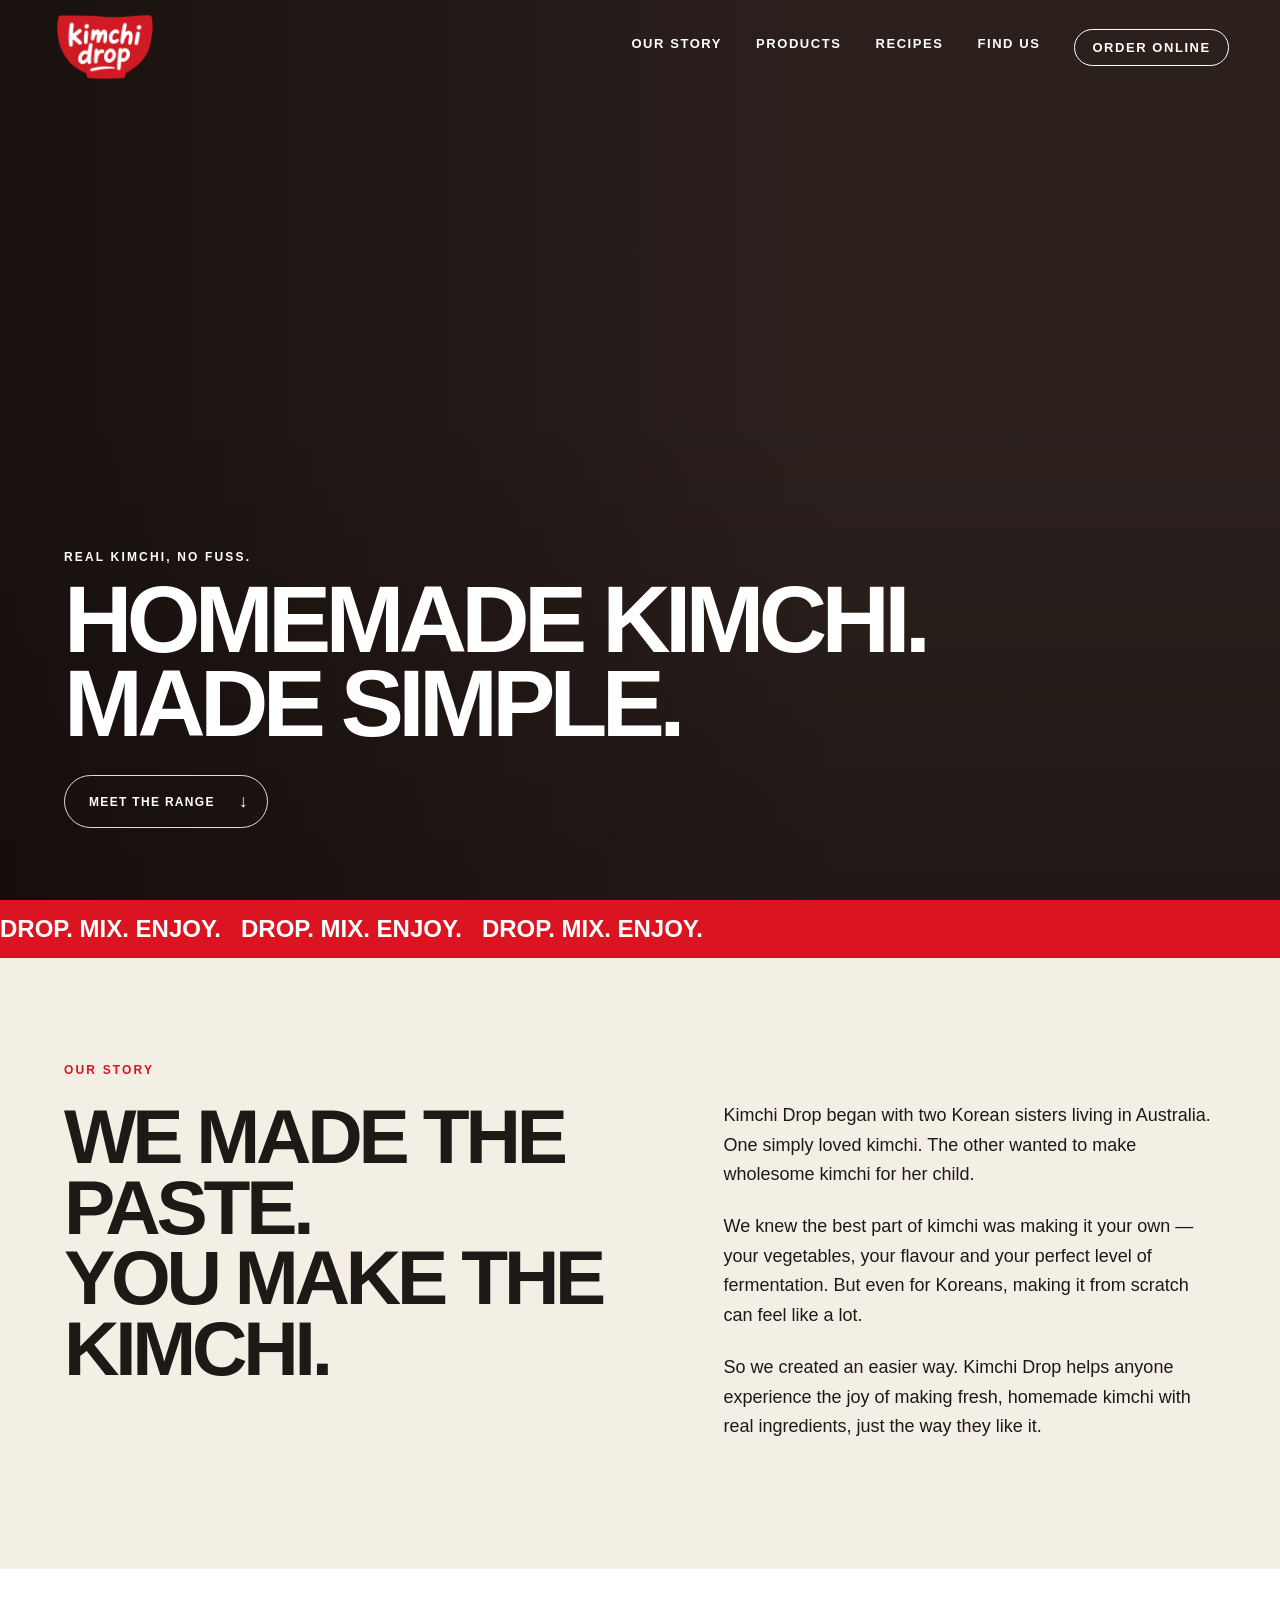
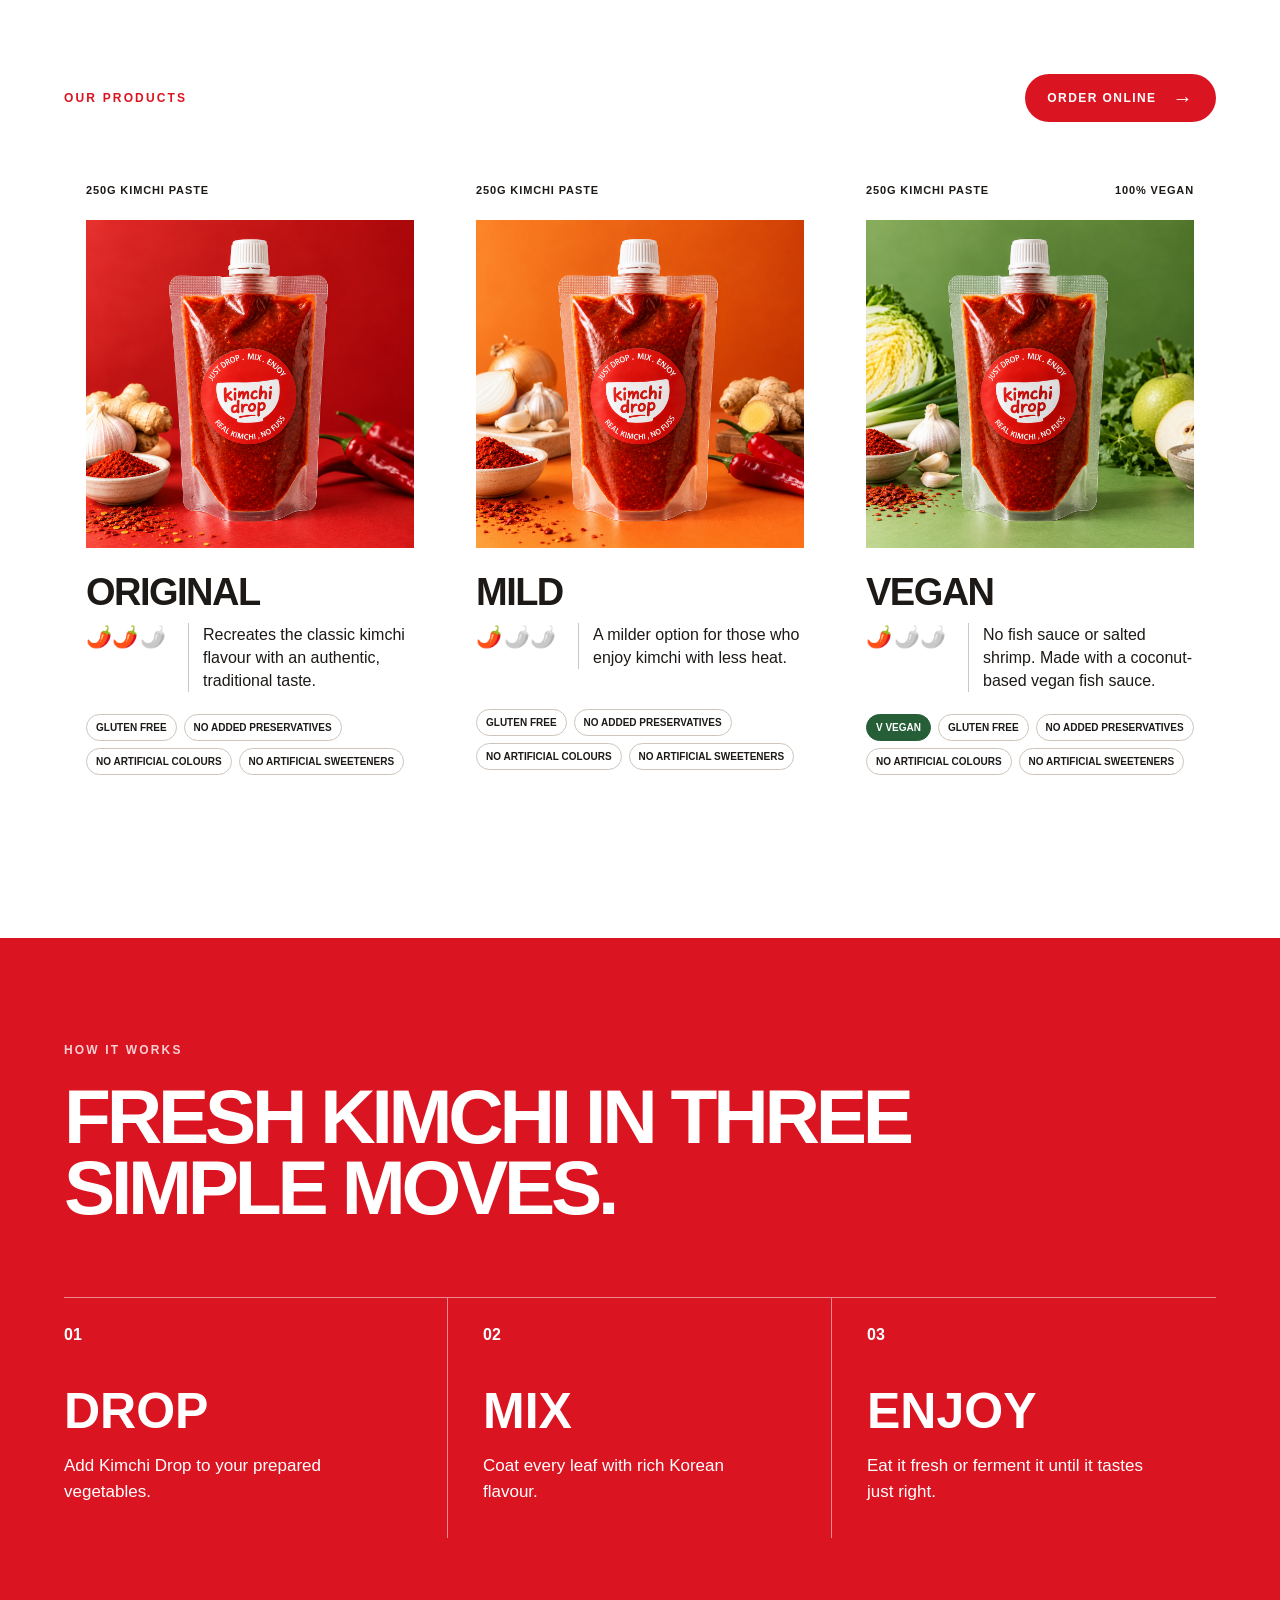
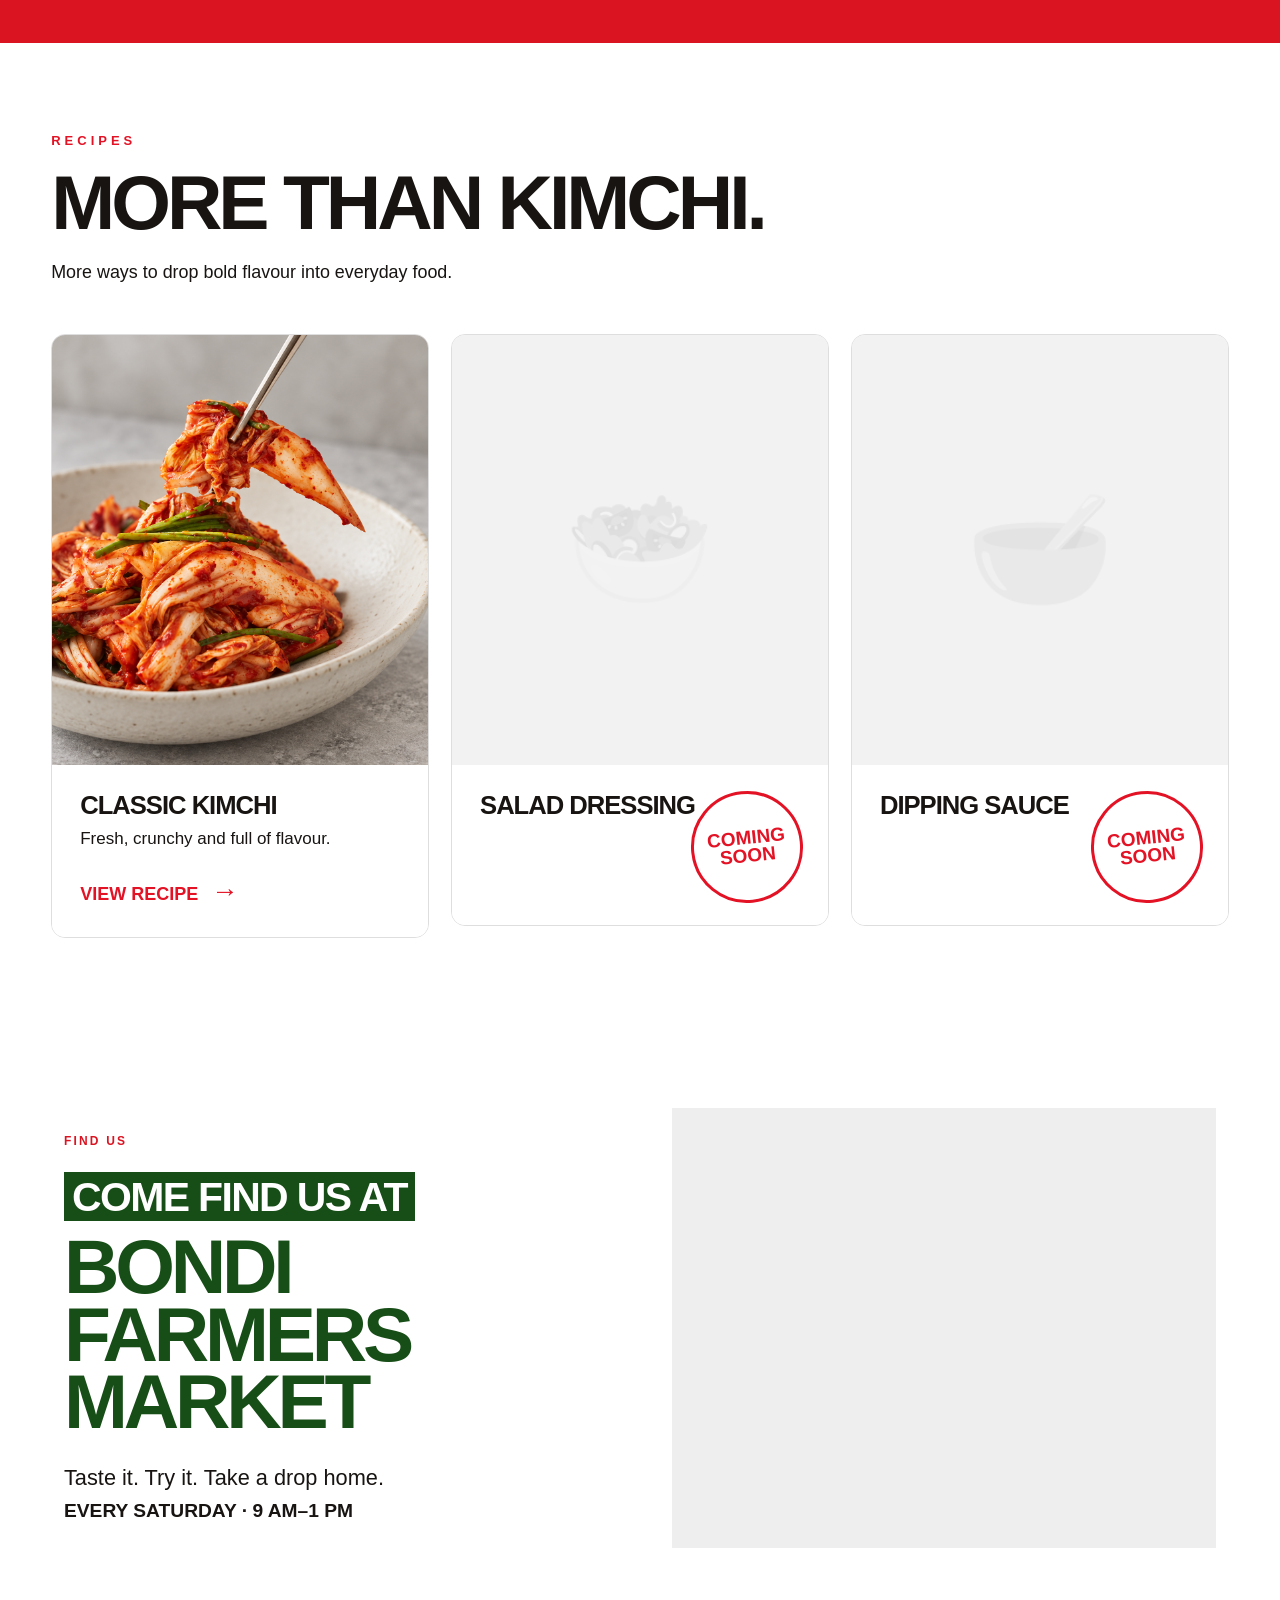
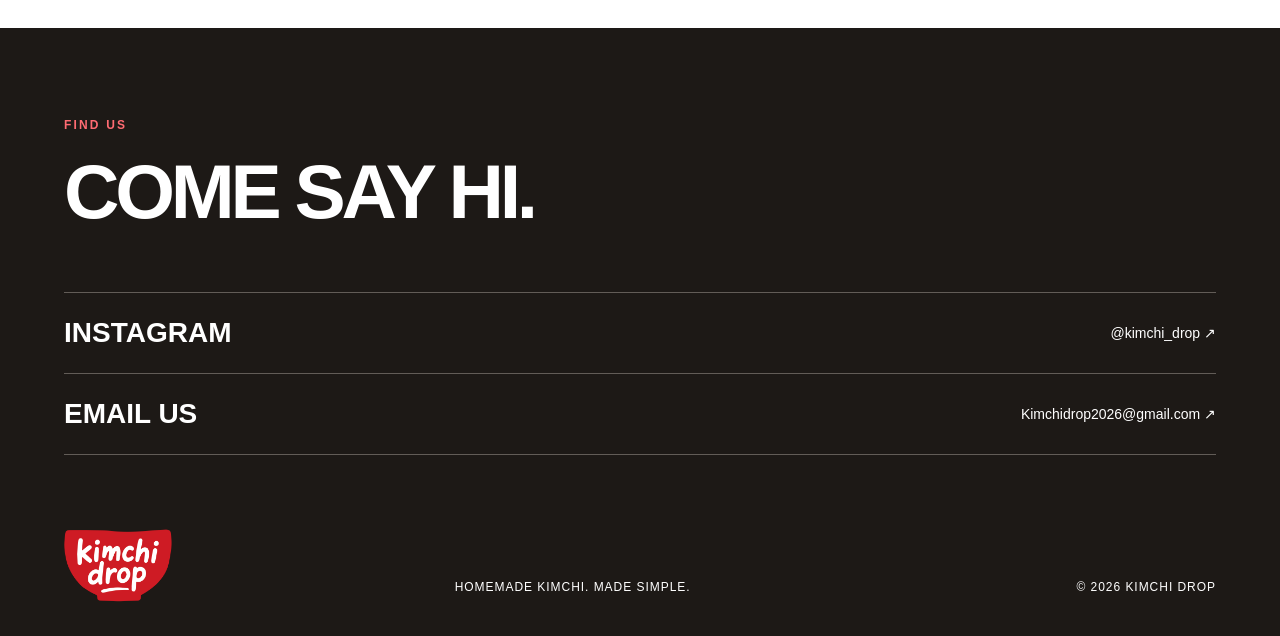
==== commit dde02c96: "Update index.html" ====
--- a/index.html
+++ b/index.html
@@ -30,64 +30,50 @@
         </div>
       </div>
     </section>
-    <section class="products section" id="products">
+  <style>
+  /* Product cards: scoped to the products section */
+  #products .product-grid { display: grid; grid-template-columns: repeat(3, minmax(0, 1fr)); gap: 18px; }
+  #products .product-card, #products .product-info { background: #fff; color: #1d1916; }
+  #products .product-card > img { display: block; width: calc(100% - 44px); height: auto; aspect-ratio: 1 / 1; margin: 0 22px; object-fit: cover; }
+  #products .product-info { min-height: 285px; padding: 25px 22px; }
+  #products .product-description { display: grid; grid-template-columns: 88px minmax(0, 1fr); gap: 14px; align-items: start; min-height: 64px; margin: 0 0 22px; line-height: 1.45; }
+  #products .heat-level { display: flex; gap: 2px; white-space: nowrap; font-size: 21px; line-height: 1.35; }
+  #products .heat-level .inactive { filter: grayscale(1); opacity: .38; }
+  #products .description-text { display: block; border-left: 1px solid #c8c8c8; padding-left: 14px; }
+  @media (max-width: 900px) { #products .product-grid { grid-template-columns: 1fr; } #products .product-info { min-height: 0; } }
+  @media (max-width: 420px) { #products .product-description { grid-template-columns: 76px minmax(0, 1fr); gap: 10px; } #products .heat-level { font-size: 18px; } #products .description-text { padding-left: 10px; } }
+</style>
+<section class="products section" id="products">
   <div class="section-title">
     <p class="label">Our Products</p>
-    <a class="products-shop-button"
-       href="https://kimchi-drop.square.site/s/shop"
-       target="_blank"
-       rel="noopener">
-      ORDER ONLINE <span>→</span>
-    </a>
-  </div>
-
+    <a class="products-shop-button" href="https://kimchi-drop.square.site/s/shop" target="_blank" rel="noopener">ORDER ONLINE <span>→</span></a>
+  </div>
   <div class="product-grid">
     <article class="product-card original">
       <div class="product-meta"><span>250g kimchi paste</span></div>
       <img src="assets/original-product.png" alt="Kimchi Drop Original">
       <div class="product-info">
         <h3>Original</h3>
-        <p class="product-description">
-  <span class="heat-level" aria-label="Heat level 2 out of 3">🌶️🌶️<span class="inactive">🌶️</span></span>
-  <span class="description-text">Recreates the classic kimchi flavour with an authentic, traditional taste.</span>
-</p>
-        <div class="claims">
-          <span>Gluten free</span><span>No added preservatives</span>
-          <span>No artificial colours</span><span>No artificial sweeteners</span>
-        </div>
-      </div>
-    </article>
-
+        <p class="product-description"><span class="heat-level" aria-label="Heat level 2 out of 3">🌶️🌶️<span class="inactive">🌶️</span></span><span class="description-text">Recreates the classic kimchi flavour with an authentic, traditional taste.</span></p>
+        <div class="claims"><span>Gluten free</span><span>No added preservatives</span><span>No artificial colours</span><span>No artificial sweeteners</span></div>
+      </div>
+    </article>
     <article class="product-card mild">
       <div class="product-meta"><span>250g kimchi paste</span></div>
       <img src="assets/mild-product.png" alt="Kimchi Drop Mild">
-     <p class="product-description">
-  <span class="heat-level" aria-label="Heat level 1 out of 3">🌶️<span class="inactive">🌶️🌶️</span></span>
-  <span class="description-text">A milder option for those who enjoy kimchi with less heat.</span>
-</p>
-        <p><span class="heat-level" aria-label="Heat level 1 out of 3">🌶️</span>
-          A milder option for those who enjoy kimchi with less heat.</p>
-        <div class="claims">
-          <span>Gluten free</span><span>No added preservatives</span>
-          <span>No artificial colours</span><span>No artificial sweeteners</span>
-        </div>
-      </div>
-    </article>
-
+      <div class="product-info">
+        <h3>Mild</h3>
+        <p class="product-description"><span class="heat-level" aria-label="Heat level 1 out of 3">🌶️<span class="inactive">🌶️🌶️</span></span><span class="description-text">A milder option for those who enjoy kimchi with less heat.</span></p>
+        <div class="claims"><span>Gluten free</span><span>No added preservatives</span><span>No artificial colours</span><span>No artificial sweeteners</span></div>
+      </div>
+    </article>
     <article class="product-card vegan">
       <div class="product-meta"><span>250g kimchi paste</span><span>100% Vegan</span></div>
       <img src="assets/vegan-product.png" alt="Kimchi Drop Vegan">
       <div class="product-info">
         <h3>Vegan</h3>
-       <p class="product-description">
-  <span class="heat-level" aria-label="Heat level 1 out of 3">🌶️<span class="inactive">🌶️🌶️</span></span>
-  <span class="description-text">No fish sauce or salted shrimp. Made with a coconut-based vegan fish sauce.</span>
-</p>
-        <div class="claims">
-          <span class="vegan-tag">V Vegan</span><span>Gluten free</span>
-          <span>No added preservatives</span><span>No artificial colours</span>
-          <span>No artificial sweeteners</span>
-        </div>
+        <p class="product-description"><span class="heat-level" aria-label="Heat level 1 out of 3">🌶️<span class="inactive">🌶️🌶️</span></span><span class="description-text">No fish sauce or salted shrimp. Made with a coconut-based vegan fish sauce.</span></p>
+        <div class="claims"><span class="vegan-tag">V Vegan</span><span>Gluten free</span><span>No added preservatives</span><span>No artificial colours</span><span>No artificial sweeteners</span></div>
       </div>
     </article>
   </div>
--- a/style.css
+++ b/style.css
@@ -1,187 +1,714 @@
-:root { --red: #db1422; --cream: #f4efe5; --dark: #1d1916; }
-* { box-sizing: border-box; }
-html { scroll-behavior: smooth; }
-body { margin: 0; background: var(--cream); color: var(--dark); font-family: Arial, Helvetica, sans-serif; }
-a { color: inherit; text-decoration: none; }
-.site-header { position: absolute; z-index: 10; top: 0; left: 0; width: 100%; height: 94px; padding: 14px 4vw; display: flex; align-items: center; justify-content: space-between; color: #fff; }
-.logo-wrap { width: 108px; height: 72px; display: flex; align-items: center; justify-content: center; }
-.logo-wrap img { display: block; width: 100%; height: 100%; object-fit: contain; }
-.site-header nav { display: flex; gap: 34px; text-transform: uppercase; font-size: 13px; letter-spacing: 0.12em; font-weight: 800; }
-.site-header nav a { padding: 7px 0; border-bottom: 2px solid transparent; }
-.site-header nav a:hover { border-color: #fff; }
-.menu-button { display: none; }
-.hero { position: relative; height: 100svh; min-height: 650px; background: #2e221e; color: #fff; overflow: hidden; }
-.hero video { display: block; width: 100%; height: 100%; object-fit: cover; transform: scale(1.08); transform-origin: center; background: #2e221e; }
-.hero-overlay { position: absolute; inset: 0; background: linear-gradient(90deg, rgba(10, 5, 4, 0.58), rgba(10, 5, 4, 0.08) 65%), linear-gradient(0deg, rgba(0, 0, 0, 0.22), transparent 55%); }
-.hero-copy { position: absolute; left: 5vw; bottom: 8vh; max-width: 980px; }
+:root {
+  --red: #db1422;
+  --cream: #f4efe5;
+  --dark: #1d1916;
+}
+* {
+  box-sizing: border-box;
+}
+html {
+  scroll-behavior: smooth;
+}
+body {
+  margin: 0;
+  background: var(--cream);
+  color: var(--dark);
+  font-family: Arial, Helvetica, sans-serif;
+}
+a {
+  color: inherit;
+  text-decoration: none;
+}
+.site-header {
+  position: absolute;
+  z-index: 10;
+  top: 0;
+  left: 0;
+  width: 100%;
+  height: 94px;
+  padding: 14px 4vw;
+  display: flex;
+  align-items: center;
+  justify-content: space-between;
+  color: #fff;
+}
+.logo-wrap {
+  width: 108px;
+  height: 72px;
+  display: flex;
+  align-items: center;
+  justify-content: center;
+}
+.logo-wrap img {
+  display: block;
+  width: 100%;
+  height: 100%;
+  object-fit: contain;
+}
+.site-header nav {
+  display: flex;
+  gap: 34px;
+  text-transform: uppercase;
+  font-size: 13px;
+  letter-spacing: 0.12em;
+  font-weight: 800;
+}
+.site-header nav a {
+  padding: 7px 0;
+  border-bottom: 2px solid transparent;
+}
+.site-header nav a:hover {
+  border-color: #fff;
+}
+.menu-button {
+  display: none;
+}
+.hero {
+  position: relative;
+  height: 100svh;
+  min-height: 650px;
+  background: #2e221e;
+  color: #fff;
+  overflow: hidden;
+}
+.hero video {
+  display: block;
+  width: 100%;
+  height: 100%;
+  object-fit: cover;
+  transform: scale(1.08);
+  transform-origin: center;
+  background: #2e221e;
+}
+.hero-overlay {
+  position: absolute;
+  inset: 0;
+  background:
+    linear-gradient(90deg, rgba(10, 5, 4, 0.58), rgba(10, 5, 4, 0.08) 65%),
+    linear-gradient(0deg, rgba(0, 0, 0, 0.22), transparent 55%);
+}
+.hero-copy {
+  position: absolute;
+  left: 5vw;
+  bottom: 8vh;
+  max-width: 980px;
+}
 .hero-copy > p,
-.label { text-transform: uppercase; letter-spacing: 0.18em; font-size: 12px; font-weight: 900; }
-.hero h1 { margin: 14px 0 30px; max-width: 900px; font-size: clamp(52px, 7.4vw, 112px); line-height: 0.88; letter-spacing: -0.06em; text-transform: uppercase; }
-.hero-link { display: inline-flex; align-items: center; gap: 24px; border: 1px solid rgba(255, 255, 255, 0.85); border-radius: 50px; padding: 15px 18px 15px 24px; text-transform: uppercase; letter-spacing: 0.11em; font-weight: 800; font-size: 12px; }
-.hero-link span { font-size: 18px; }
-.marquee { overflow: hidden; padding: 15px 0; background: var(--red); color: #fff; white-space: nowrap; font-size: 24px; font-weight: 900; }
-.marquee div { width: max-content; animation: marquee 18s linear infinite; }
+.label {
+  text-transform: uppercase;
+  letter-spacing: 0.18em;
+  font-size: 12px;
+  font-weight: 900;
+}
+.hero h1 {
+  margin: 14px 0 30px;
+  max-width: 900px;
+  font-size: clamp(52px, 7.4vw, 112px);
+  line-height: 0.88;
+  letter-spacing: -0.06em;
+  text-transform: uppercase;
+}
+.hero-link {
+  display: inline-flex;
+  align-items: center;
+  gap: 24px;
+  border: 1px solid rgba(255, 255, 255, 0.85);
+  border-radius: 50px;
+  padding: 15px 18px 15px 24px;
+  text-transform: uppercase;
+  letter-spacing: 0.11em;
+  font-weight: 800;
+  font-size: 12px;
+}
+.hero-link span {
+  font-size: 18px;
+}
+.marquee {
+  overflow: hidden;
+  padding: 15px 0;
+  background: var(--red);
+  color: #fff;
+  white-space: nowrap;
+  font-size: 24px;
+  font-weight: 900;
+}
+.marquee div {
+  width: max-content;
+  animation: marquee 18s linear infinite;
+}
 @keyframes marquee {
-  to { transform: translateX(-33.333%); }
-}
-.section { padding: 105px 5vw; }
-.label { margin: 0 0 24px; color: var(--red); }
-h2 { margin: 0; font-size: clamp(48px, 6vw, 92px); line-height: 0.92; letter-spacing: -0.055em; text-transform: uppercase; }
-.two-column { display: grid; grid-template-columns: 1.05fr 0.95fr; gap: 9vw; }
-.story-copy { max-width: 590px; font-size: 18px; line-height: 1.65; }
-.story-copy p { margin: 0 0 22px; }
-.products { background: #fff; color: var(--dark); }
-.section-title { display: flex; align-items: center; justify-content: space-between; gap: 20px; margin-bottom: 40px; }
-.section-title .label { margin: 0; }
-.product-grid { display: grid; grid-template-columns: repeat(3, minmax(0, 1fr)); gap: 18px; }
-.product-card { overflow: hidden; background: #fff; color: var(--dark); }
-.product-meta { display: flex; justify-content: space-between; gap: 10px; padding: 22px 22px 0; min-height: 58px; text-transform: uppercase; font-size: 11px; letter-spacing: 0.08em; font-weight: 900; }
-.product-card > img { display: block; width: calc(100% - 44px); height: auto; aspect-ratio: 1 / 1; margin: 0 22px; object-fit: cover; transition: transform 0.3s; }
-.product-card:hover > img { transform: scale(1.025); }
-.product-info { min-height: 285px; padding: 25px 22px; background: #fff; }
-.product-info h3 { margin: 0 0 12px; font-size: 38px; line-height: 1; text-transform: uppercase; letter-spacing: -0.04em; }
-.product-info p { min-height: 64px; margin: 0 0 22px; line-height: 1.45; }
-.claims { display: flex; flex-wrap: wrap; gap: 7px; }
-.claims span { padding: 7px 9px; border: 1px solid #cdc5bc; border-radius: 50px; background: #fff; font-size: 10px; font-weight: 800; text-transform: uppercase; }
-.claims .vegan-tag { background: #255e37; color: #fff; border-color: #255e37; }
-.how { background: var(--red); color: #fff; }
-.how .label { color: #fff; opacity: 0.8; }
-.how h2 { max-width: 1050px; }
-.steps { display: grid; grid-template-columns: repeat(3, 1fr); margin-top: 75px; border-top: 1px solid rgba(255, 255, 255, 0.5); }
-.steps article { min-height: 240px; padding: 28px 35px 10px 0; border-right: 1px solid rgba(255, 255, 255, 0.5); }
-.steps article:not(:first-child) { padding-left: 35px; }
-.steps article:last-child { border-right: 0; }
-.steps h3 { margin: 42px 0 12px; font-size: 50px; line-height: 1; text-transform: uppercase; }
-.steps p { max-width: 300px; font-size: 17px; line-height: 1.5; }
-footer { padding: 90px 5vw 30px; background: var(--dark); color: #fff; }
-footer .label { color: #ff6b72; }
-.contact-links { margin-top: 65px; border-top: 1px solid #625c57; }
-.contact-links a { display: flex; align-items: center; justify-content: space-between; padding: 24px 0; border-bottom: 1px solid #625c57; font-size: 28px; font-weight: 900; text-transform: uppercase; }
-.contact-links span { font-size: 14px; font-weight: 500; text-transform: none; }
-.footer-bottom { display: grid; grid-template-columns: 1fr 1fr 1fr; align-items: end; gap: 20px; padding-top: 70px; font-size: 12px; letter-spacing: 0.08em; text-transform: uppercase; }
-.footer-bottom img { width: 108px; }
-.footer-bottom p:last-child { text-align: right; }
+  to {
+    transform: translateX(-33.333%);
+  }
+}
+.section {
+  padding: 105px 5vw;
+}
+.label {
+  margin: 0 0 24px;
+  color: var(--red);
+}
+h2 {
+  margin: 0;
+  font-size: clamp(48px, 6vw, 92px);
+  line-height: 0.92;
+  letter-spacing: -0.055em;
+  text-transform: uppercase;
+}
+.two-column {
+  display: grid;
+  grid-template-columns: 1.05fr 0.95fr;
+  gap: 9vw;
+}
+.story-copy {
+  max-width: 590px;
+  font-size: 18px;
+  line-height: 1.65;
+}
+.story-copy p {
+  margin: 0 0 22px;
+}
+.products {
+  background: #fff;
+  color: var(--dark);
+}
+.section-title {
+  display: flex;
+  align-items: center;
+  justify-content: space-between;
+  gap: 20px;
+  margin-bottom: 40px;
+}
+.section-title .label {
+  margin: 0;
+}
+.product-grid {
+  display: grid;
+  grid-template-columns: repeat(3, minmax(0, 1fr));
+  gap: 18px;
+}
+.product-card {
+  overflow: hidden;
+  background: #fff;
+  color: var(--dark);
+}
+.product-meta {
+  display: flex;
+  justify-content: space-between;
+  gap: 10px;
+  padding: 22px 22px 0;
+  min-height: 58px;
+  text-transform: uppercase;
+  font-size: 11px;
+  letter-spacing: 0.08em;
+  font-weight: 900;
+}
+.product-card > img {
+  display: block;
+  width: calc(100% - 44px);
+  height: auto;
+  aspect-ratio: 1 / 1;
+  margin: 0 22px;
+  object-fit: cover;
+  transition: transform 0.3s;
+}
+.product-card:hover > img {
+  transform: scale(1.025);
+}
+.product-info {
+  min-height: 285px;
+  padding: 25px 22px;
+  background: #fff;
+}
+.product-info h3 {
+  margin: 0 0 12px;
+  font-size: 38px;
+  line-height: 1;
+  text-transform: uppercase;
+  letter-spacing: -0.04em;
+}
+.product-info p {
+  min-height: 64px;
+  margin: 0 0 22px;
+  line-height: 1.45;
+}
+.claims {
+  display: flex;
+  flex-wrap: wrap;
+  gap: 7px;
+}
+.claims span {
+  padding: 7px 9px;
+  border: 1px solid #cdc5bc;
+  border-radius: 50px;
+  background: #fff;
+  font-size: 10px;
+  font-weight: 800;
+  text-transform: uppercase;
+}
+.claims .vegan-tag {
+  background: #255e37;
+  color: #fff;
+  border-color: #255e37;
+}
+.how {
+  background: var(--red);
+  color: #fff;
+}
+.how .label {
+  color: #fff;
+  opacity: 0.8;
+}
+.how h2 {
+  max-width: 1050px;
+}
+.steps {
+  display: grid;
+  grid-template-columns: repeat(3, 1fr);
+  margin-top: 75px;
+  border-top: 1px solid rgba(255, 255, 255, 0.5);
+}
+.steps article {
+  min-height: 240px;
+  padding: 28px 35px 10px 0;
+  border-right: 1px solid rgba(255, 255, 255, 0.5);
+}
+.steps article:not(:first-child) {
+  padding-left: 35px;
+}
+.steps article:last-child {
+  border-right: 0;
+}
+.steps h3 {
+  margin: 42px 0 12px;
+  font-size: 50px;
+  line-height: 1;
+  text-transform: uppercase;
+}
+.steps p {
+  max-width: 300px;
+  font-size: 17px;
+  line-height: 1.5;
+}
+footer {
+  padding: 90px 5vw 30px;
+  background: var(--dark);
+  color: #fff;
+}
+footer .label {
+  color: #ff6b72;
+}
+.contact-links {
+  margin-top: 65px;
+  border-top: 1px solid #625c57;
+}
+.contact-links a {
+  display: flex;
+  align-items: center;
+  justify-content: space-between;
+  padding: 24px 0;
+  border-bottom: 1px solid #625c57;
+  font-size: 28px;
+  font-weight: 900;
+  text-transform: uppercase;
+}
+.contact-links span {
+  font-size: 14px;
+  font-weight: 500;
+  text-transform: none;
+}
+.footer-bottom {
+  display: grid;
+  grid-template-columns: 1fr 1fr 1fr;
+  align-items: end;
+  gap: 20px;
+  padding-top: 70px;
+  font-size: 12px;
+  letter-spacing: 0.08em;
+  text-transform: uppercase;
+}
+.footer-bottom img {
+  width: 108px;
+}
+.footer-bottom p:last-child {
+  text-align: right;
+}
 @media (max-width: 900px) {
-  .site-header { height: 76px; padding: 10px 18px; }
-  .logo-wrap { width: 84px; height: 58px; }
-  .menu-button { display: flex; flex-direction: column; gap: 7px; padding: 15px 0 15px 15px; border: 0; background: transparent; }
-  .menu-button span { width: 26px; height: 2px; background: #fff; }
-  .site-header nav { display: none; position: absolute; top: 74px; left: 12px; right: 12px; padding: 22px; background: var(--cream); color: var(--dark); flex-direction: column; gap: 10px; }
-  .site-header nav.open { display: flex; }
-  .hero { height: 88svh; min-height: 590px; }
-  .hero-overlay { background: linear-gradient(0deg, rgba(10, 5, 4, 0.65), transparent 78%); }
-  .hero-copy { left: 20px; right: 20px; bottom: 43px; }
-  .hero h1 { font-size: clamp(45px, 13vw, 68px); }
-  .section { padding: 72px 20px; }
-  .two-column { grid-template-columns: 1fr; gap: 38px; }
-  h2 { font-size: clamp(42px, 11.5vw, 60px); }
-  .product-grid { grid-template-columns: 1fr; gap: 14px; }
-  .product-info p { min-height: 0; }
-  .steps { grid-template-columns: 1fr; margin-top: 48px; }
+  .site-header {
+    height: 76px;
+    padding: 10px 18px;
+  }
+  .logo-wrap {
+    width: 84px;
+    height: 58px;
+  }
+  .menu-button {
+    display: flex;
+    flex-direction: column;
+    gap: 7px;
+    padding: 15px 0 15px 15px;
+    border: 0;
+    background: transparent;
+  }
+  .menu-button span {
+    width: 26px;
+    height: 2px;
+    background: #fff;
+  }
+  .site-header nav {
+    display: none;
+    position: absolute;
+    top: 74px;
+    left: 12px;
+    right: 12px;
+    padding: 22px;
+    background: var(--cream);
+    color: var(--dark);
+    flex-direction: column;
+    gap: 10px;
+  }
+  .site-header nav.open {
+    display: flex;
+  }
+  .hero {
+    height: 88svh;
+    min-height: 590px;
+  }
+  .hero-overlay {
+    background: linear-gradient(0deg, rgba(10, 5, 4, 0.65), transparent 78%);
+  }
+  .hero-copy {
+    left: 20px;
+    right: 20px;
+    bottom: 43px;
+  }
+  .hero h1 {
+    font-size: clamp(45px, 13vw, 68px);
+  }
+  .section {
+    padding: 72px 20px;
+  }
+  .two-column {
+    grid-template-columns: 1fr;
+    gap: 38px;
+  }
+  h2 {
+    font-size: clamp(42px, 11.5vw, 60px);
+  }
+  .product-grid {
+    grid-template-columns: 1fr;
+    gap: 14px;
+  }
+  .product-info {
+    min-height: 0;
+  }
+  .product-info p {
+    min-height: 0;
+  }
+  .steps {
+    grid-template-columns: 1fr;
+    margin-top: 48px;
+  }
   .steps article,
-  .steps article:not(:first-child) { min-height: 0; padding: 22px 0; border-right: 0; border-bottom: 1px solid rgba(255, 255, 255, 0.5); }
-  .steps h3 { margin: 19px 0 7px; }
-  footer { padding: 70px 20px 25px; }
-  .contact-links { margin-top: 44px; }
-  .contact-links a { align-items: flex-start; flex-direction: column; gap: 9px; font-size: 24px; }
-  .contact-links span { font-size: 13px; word-break: break-all; }
-  .footer-bottom { grid-template-columns: 1fr; padding-top: 52px; }
-  .footer-bottom p:last-child { text-align: left; }
+  .steps article:not(:first-child) {
+    min-height: 0;
+    padding: 22px 0;
+    border-right: 0;
+    border-bottom: 1px solid rgba(255, 255, 255, 0.5);
+  }
+  .steps h3 {
+    margin: 19px 0 7px;
+  }
+  footer {
+    padding: 70px 20px 25px;
+  }
+  .contact-links {
+    margin-top: 44px;
+  }
+  .contact-links a {
+    align-items: flex-start;
+    flex-direction: column;
+    gap: 9px;
+    font-size: 24px;
+  }
+  .contact-links span {
+    font-size: 13px;
+    word-break: break-all;
+  }
+  .footer-bottom {
+    grid-template-columns: 1fr;
+    padding-top: 52px;
+  }
+  .footer-bottom p:last-child {
+    text-align: left;
+  }
 }
 @media (prefers-reduced-motion: reduce) {
-  html { scroll-behavior: auto; }
-  .marquee div { animation: none; }
+  html {
+    scroll-behavior: auto;
+  }
+  .marquee div {
+    animation: none;
+  }
 }
 /* ========================================
    RECIPE SHOWCASE
 ======================================== */
 
-.recipe-showcase { background: #ffffff; color: #171412; padding: 90px 4%; }
-
-.recipe-heading { max-width: 1600px; margin: 0 auto 48px; }
-
-.recipe-label { margin: 0 0 18px; color: #e31325; font-size: 13px; font-weight: 800; letter-spacing: 4px; }
-
-.recipe-heading h2 { margin: 0; color: #171412; font-size: clamp(48px, 6vw, 100px); font-weight: 800; line-height: 0.95; letter-spacing: -4px; }
-
-.recipe-intro { margin: 20px 0 0; color: #171412; font-size: clamp(17px, 1.4vw, 25px); line-height: 1.5; }
-
-.recipe-grid { display: grid; grid-template-columns: repeat(3, minmax(0, 1fr)); gap: 22px; max-width: 1600px; margin: 0 auto; align-items: start; }
-
-.recipe-card { position: relative; display: block; overflow: hidden; background: #ffffff; border: 1px solid #dedede; border-radius: 14px; }
-
-.recipe-card summary { display: block; cursor: pointer; list-style: none; }
-
-.recipe-card summary::-webkit-details-marker { display: none; }
-
-.recipe-card-active summary:hover .recipe-image img { transform: scale(1.035); }
+.recipe-showcase {
+  background: #ffffff !important;
+  color: #171412;
+  padding: 90px 4%;
+}
+
+.recipe-heading {
+  max-width: 1600px;
+  margin: 0 auto 48px;
+}
+
+.recipe-label {
+  margin: 0 0 18px;
+  color: #e31325;
+  font-size: 13px;
+  font-weight: 800;
+  letter-spacing: 4px;
+}
+
+.recipe-heading h2 {
+  margin: 0;
+  color: #171412;
+  font-size: clamp(48px, 6vw, 100px);
+  font-weight: 800;
+  line-height: 0.95;
+  letter-spacing: -4px;
+}
+
+.recipe-intro {
+  margin: 20px 0 0;
+  color: #171412;
+  font-size: clamp(17px, 1.4vw, 25px);
+  line-height: 1.5;
+}
+
+.recipe-grid {
+  display: grid;
+  grid-template-columns: repeat(3, minmax(0, 1fr));
+  gap: 22px;
+  max-width: 1600px;
+  margin: 0 auto;
+  align-items: start;
+}
+
+.recipe-card {
+  position: relative;
+  display: block;
+  overflow: hidden;
+  background: #ffffff;
+  border: 1px solid #dedede;
+  border-radius: 14px;
+}
+
+.recipe-card summary {
+  display: block;
+  cursor: pointer;
+  list-style: none;
+}
+
+.recipe-card summary::-webkit-details-marker {
+  display: none;
+}
+
+.recipe-card-active summary:hover .recipe-image img {
+  transform: scale(1.035);
+}
 
 .recipe-image,
-.coming-image { width: 100%; height: 430px; overflow: hidden; background: #f2f2f2; }
-
-.recipe-image img { display: block; width: 100%; height: 100%; object-fit: cover; transition: transform 0.4s ease; }
-
-.recipe-card-text { position: relative; min-height: 160px; padding: 28px 28px 30px; background: #ffffff; }
-
-.recipe-card-text h3 { margin: 0 0 8px; color: #171412; font-size: clamp(25px, 2vw, 38px); font-weight: 800; line-height: 1; letter-spacing: -1px; }
-
-.recipe-card-text p { margin: 0; color: #171412; font-size: 17px; line-height: 1.45; }
-
-.recipe-link { display: inline-block; margin-top: 25px; color: #e31325; font-size: 18px; font-weight: 800; }
-
-.recipe-arrow { display: inline-block; margin-left: 8px; font-size: 27px; transition: transform 0.25s ease; }
-
-.recipe-card-active summary:hover .recipe-arrow { transform: translateX(7px); }
-
-.recipe-card-active[open] .recipe-link { font-size: 0; }
-
-.recipe-card-active[open] .recipe-link::before { content: "CLOSE RECIPE"; font-size: 18px; }
-
-.recipe-card-active[open] .recipe-arrow { transform: rotate(90deg); }
-
-.coming-image { display: flex; align-items: center; justify-content: center; }
-
-.placeholder-icon { filter: grayscale(1); font-size: 120px; opacity: 0.12; }
-
-.coming-stamp { position: absolute; right: 25px; bottom: 22px; display: flex; width: 112px; height: 112px; align-items: center; justify-content: center; border: 3px solid #e31325; border-radius: 50%; color: #e31325; font-size: 19px; font-weight: 800; line-height: 0.95; text-align: center; transform: rotate(-6deg); }
-
-.recipe-details { display: grid; grid-template-columns: 0.8fr 1.2fr; gap: 35px; padding: 35px 30px 40px; background: #f7f7f5; border-top: 1px solid #dedede; }
-
-.recipe-small-title { margin: 0 0 15px; color: #e31325; font-size: 12px; font-weight: 800; letter-spacing: 3px; }
+.coming-image {
+  width: 100%;
+  height: 430px;
+  overflow: hidden;
+  background: #f2f2f2;
+}
+
+.recipe-image img {
+  display: block;
+  width: 100%;
+  height: 100%;
+  object-fit: cover;
+  transition: transform 0.4s ease;
+}
+
+.recipe-card-text {
+  position: relative;
+  min-height: 160px;
+  padding: 28px 28px 30px;
+  background: #ffffff;
+}
+
+.recipe-card-text h3 {
+  margin: 0 0 8px;
+  color: #171412;
+  font-size: clamp(25px, 2vw, 38px);
+  font-weight: 800;
+  line-height: 1;
+  letter-spacing: -1px;
+}
+
+.recipe-card-text p {
+  margin: 0;
+  color: #171412;
+  font-size: 17px;
+  line-height: 1.45;
+}
+
+.recipe-link {
+  display: inline-block;
+  margin-top: 25px;
+  color: #e31325;
+  font-size: 18px;
+  font-weight: 800;
+}
+
+.recipe-arrow {
+  display: inline-block;
+  margin-left: 8px;
+  font-size: 27px;
+  transition: transform 0.25s ease;
+}
+
+.recipe-card-active summary:hover .recipe-arrow {
+  transform: translateX(7px);
+}
+
+.recipe-card-active[open] .recipe-link {
+  font-size: 0;
+}
+
+.recipe-card-active[open] .recipe-link::before {
+  content: "CLOSE RECIPE";
+  font-size: 18px;
+}
+
+.recipe-card-active[open] .recipe-arrow {
+  transform: rotate(90deg);
+}
+
+.coming-image {
+  display: flex;
+  align-items: center;
+  justify-content: center;
+}
+
+.placeholder-icon {
+  filter: grayscale(1);
+  font-size: 120px;
+  opacity: 0.12;
+}
+
+.coming-stamp {
+  position: absolute;
+  right: 25px;
+  bottom: 22px;
+  display: flex;
+  width: 112px;
+  height: 112px;
+  align-items: center;
+  justify-content: center;
+  border: 3px solid #e31325;
+  border-radius: 50%;
+  color: #e31325;
+  font-size: 19px;
+  font-weight: 800;
+  line-height: 0.95;
+  text-align: center;
+  transform: rotate(-6deg);
+}
+
+.recipe-details {
+  display: grid;
+  grid-template-columns: 0.8fr 1.2fr;
+  gap: 35px;
+  padding: 35px 30px 40px;
+  background: #f7f7f5;
+  border-top: 1px solid #dedede;
+}
+
+.recipe-small-title {
+  margin: 0 0 15px;
+  color: #e31325;
+  font-size: 12px;
+  font-weight: 800;
+  letter-spacing: 3px;
+}
 
 .recipe-details ul,
-.recipe-details ol { margin: 0; padding-left: 20px; }
-
-.recipe-details li { margin-bottom: 10px; color: #171412; font-size: 15px; line-height: 1.5; }
+.recipe-details ol {
+  margin: 0;
+  padding-left: 20px;
+}
+
+.recipe-details li {
+  margin-bottom: 10px;
+  color: #171412;
+  font-size: 15px;
+  line-height: 1.5;
+}
 
 /* 열린 레시피 카드는 한 줄 전체 사용 */
-.recipe-card-active[open] { grid-column: 1 / -1; }
+.recipe-card-active[open] {
+  grid-column: 1 / -1;
+}
 
 /* 모바일 */
 @media (max-width: 900px) {
-  .recipe-showcase { padding: 65px 22px; }
-
-  .recipe-heading h2 { letter-spacing: -2px; }
-
-  .recipe-grid { grid-template-columns: 1fr; }
+  .recipe-showcase {
+    padding: 65px 22px;
+  }
+
+  .recipe-heading h2 {
+    letter-spacing: -2px;
+  }
+
+  .recipe-grid {
+    grid-template-columns: 1fr;
+  }
 
   .recipe-image,
-  .coming-image { height: 380px; }
-
-  .recipe-card-active[open] { grid-column: auto; }
-
-  .recipe-details { grid-template-columns: 1fr; }
+  .coming-image {
+    height: 380px;
+  }
+
+  .recipe-card-active[open] {
+    grid-column: auto;
+  }
+
+  .recipe-details {
+    grid-template-columns: 1fr;
+  }
 }
 
 @media (max-width: 520px) {
-  .recipe-showcase { padding: 55px 16px; }
+  .recipe-showcase {
+    padding: 55px 16px;
+  }
 
   .recipe-image,
-  .coming-image { height: 320px; }
-
-  .recipe-card-text { min-height: 145px; padding: 23px 20px 26px; }
-
-  .coming-stamp { width: 92px; height: 92px; right: 18px; bottom: 18px; font-size: 16px; }
+  .coming-image {
+    height: 320px;
+  }
+
+  .recipe-card-text {
+    min-height: 145px;
+    padding: 23px 20px 26px;
+  }
+
+  .coming-stamp {
+    width: 92px;
+    height: 92px;
+    right: 18px;
+    bottom: 18px;
+    font-size: 16px;
+  }
 }
 /* Bondi Farmers Market */
 .market-section { display: grid; grid-template-columns: 1fr 1fr; gap: 5vw; align-items: center; padding: 80px 5vw; background: #fff; }
@@ -195,62 +722,146 @@
 
 /* Market heading */
 
-.market-heading { margin: 0; line-height: 0.92; letter-spacing: -0.055em; text-transform: uppercase; }
-
-.market-heading .market-highlight { display: table; width: auto; margin-bottom: 12px; padding: 5px 8px 3px; background: #174d16; color: #ffffff; font-size: clamp(28px, 3.2vw, 54px); font-weight: 900; line-height: 1; letter-spacing: -0.04em; white-space: nowrap; }
-
-.market-heading .market-location { display: block; color: #174d16; font-size: clamp(58px, 6vw, 105px); font-weight: 900; line-height: 0.88; letter-spacing: -0.055em; }
-
-.market-description { margin: 28px 0 8px; color: #171412; font-size: clamp(20px, 1.7vw, 30px); line-height: 1.3; }
-
-.market-time { margin: 0; padding: 0; border: 0; color: #171412; font-size: clamp(18px, 1.5vw, 27px); font-weight: 800; letter-spacing: 0; }
+.market-heading {
+  margin: 0;
+  line-height: 0.92;
+  letter-spacing: -0.055em;
+  text-transform: uppercase;
+}
+
+.market-heading .market-highlight {
+  display: table;
+  width: auto;
+  margin-bottom: 12px;
+  padding: 5px 8px 3px;
+  background: #174d16;
+  color: #ffffff;
+  font-size: clamp(28px, 3.2vw, 54px);
+  font-weight: 900;
+  line-height: 1;
+  letter-spacing: -0.04em;
+  white-space: nowrap;
+}
+
+.market-heading .market-location {
+  display: block;
+  color: #174d16;
+  font-size: clamp(58px, 6vw, 105px);
+  font-weight: 900;
+  line-height: 0.88;
+  letter-spacing: -0.055em;
+}
+
+.market-description {
+  margin: 28px 0 8px;
+  color: #171412;
+  font-size: clamp(20px, 1.7vw, 30px);
+  line-height: 1.3;
+}
+
+.market-time {
+  margin: 0;
+  padding: 0;
+  border: 0;
+  color: #171412;
+  font-size: clamp(18px, 1.5vw, 27px);
+  font-weight: 800;
+  letter-spacing: 0;
+}
 
 @media (max-width: 900px) {
-  .market-heading .market-highlight { margin-bottom: 10px; font-size: clamp(25px, 7vw, 38px); }
-
-  .market-heading .market-location { font-size: clamp(55px, 16vw, 88px); }
+  .market-heading .market-highlight {
+    margin-bottom: 10px;
+    font-size: clamp(25px, 7vw, 38px);
+  }
+
+  .market-heading .market-location {
+    font-size: clamp(55px, 16vw, 88px);
+  }
 }
 
 @media (max-width: 420px) {
-  .market-heading .market-highlight { font-size: 22px; white-space: normal; }
-
-  .market-heading .market-location { font-size: 55px; }
-}
-/* Order buttons */
-
-.site-header nav .nav-order-button { padding: 10px 17px; border: 1px solid #ffffff; border-radius: 50px; color: #ffffff; }
-
-.site-header nav .nav-order-button:hover { background: #ffffff; color: #db1422; border-color: #ffffff; }
+  .market-heading .market-highlight {
+    font-size: 22px;
+    white-space: normal;
+  }
+
+  .market-heading .market-location {
+    font-size: 55px;
+  }
+}
+/* ONLINE ORDER BUTTONS */
+
+.site-header nav .nav-order-button {
+  padding: 10px 17px;
+  border: 1px solid #ffffff;
+  border-radius: 50px;
+  color: #ffffff;
+}
+
+.site-header nav .nav-order-button:hover {
+  background: #ffffff;
+  color: #db1422;
+  border-color: #ffffff;
+}
 
 @media (max-width: 900px) {
-  .site-header nav .nav-order-button { margin-top: 8px; border-color: #db1422; background: #db1422; color: #ffffff; text-align: center; }
-
-}
-
-.products-shop-button { display: inline-flex; align-items: center; justify-content: center; gap: 16px; padding: 14px 22px; border-radius: 50px; background: #db1422; color: #ffffff; font-size: 12px; font-weight: 900; letter-spacing: 0.12em; text-transform: uppercase; transition: 0.25s ease; }
-
-.products-shop-button span { font-size: 20px; line-height: 1; transition: transform 0.25s ease; }
-
-.products-shop-button:hover { background: #171412; transform: translateY(-2px); }
-
-.products-shop-button:hover span { transform: translateX(5px); }
+  .site-header nav .nav-order-button {
+    margin-top: 8px;
+    border-color: #db1422;
+    background: #db1422;
+    color: #ffffff;
+    text-align: center;
+  }
+
+}
+
+.products-shop-button {
+  display: inline-flex;
+  align-items: center;
+  justify-content: center;
+  gap: 16px;
+  padding: 14px 22px;
+  border-radius: 50px;
+  background: #db1422;
+  color: #ffffff;
+  font-size: 12px;
+  font-weight: 900;
+  letter-spacing: 0.12em;
+  text-transform: uppercase;
+  transition: 0.25s ease;
+}
+
+.products-shop-button span {
+  font-size: 20px;
+  line-height: 1;
+  transition: transform 0.25s ease;
+}
+
+.products-shop-button:hover {
+  background: #171412;
+  transform: translateY(-2px);
+}
+
+.products-shop-button:hover span {
+  transform: translateX(5px);
+}
 
 @media (max-width: 600px) {
-  .products .section-title { align-items: flex-start; gap: 20px; }
-
-  .products-shop-button { padding: 11px 15px; font-size: 10px; white-space: nowrap; }
+  .products .section-title {
+    align-items: flex-start;
+    gap: 20px;
+  }
+
+  .products-shop-button {
+    padding: 11px 15px;
+    font-size: 10px;
+    white-space: nowrap;
+  }
 }
 
 /* Product section and heat level */
-.product-info .product-description { display: grid; grid-template-columns: 78px minmax(0, 1fr); gap: 18px; align-items: start; }
-.product-description .heat-level { display: flex; gap: 2px; align-items: center; white-space: nowrap; font-size: 22px; line-height: 1.4; }
-.product-description .heat-level .inactive { filter: grayscale(1); opacity: .32; }
-.product-description .description-text { display: block; border-left: 1px solid #c8c8c8; padding-left: 18px; min-height: 30px; }
-@media (max-width: 420px) {
-  .product-info .product-description { grid-template-columns: 68px minmax(0, 1fr); gap: 10px; }
-  .product-description .heat-level { font-size: 19px; }
-  .product-description .description-text { padding-left: 10px; }
-}
+.product-info .heat-level { display: inline-block; margin-right: .65em; white-space: nowrap; }
 @media (max-width: 600px) {
   .section-title { align-items: flex-start; }
   .product-info { min-height: 0; }
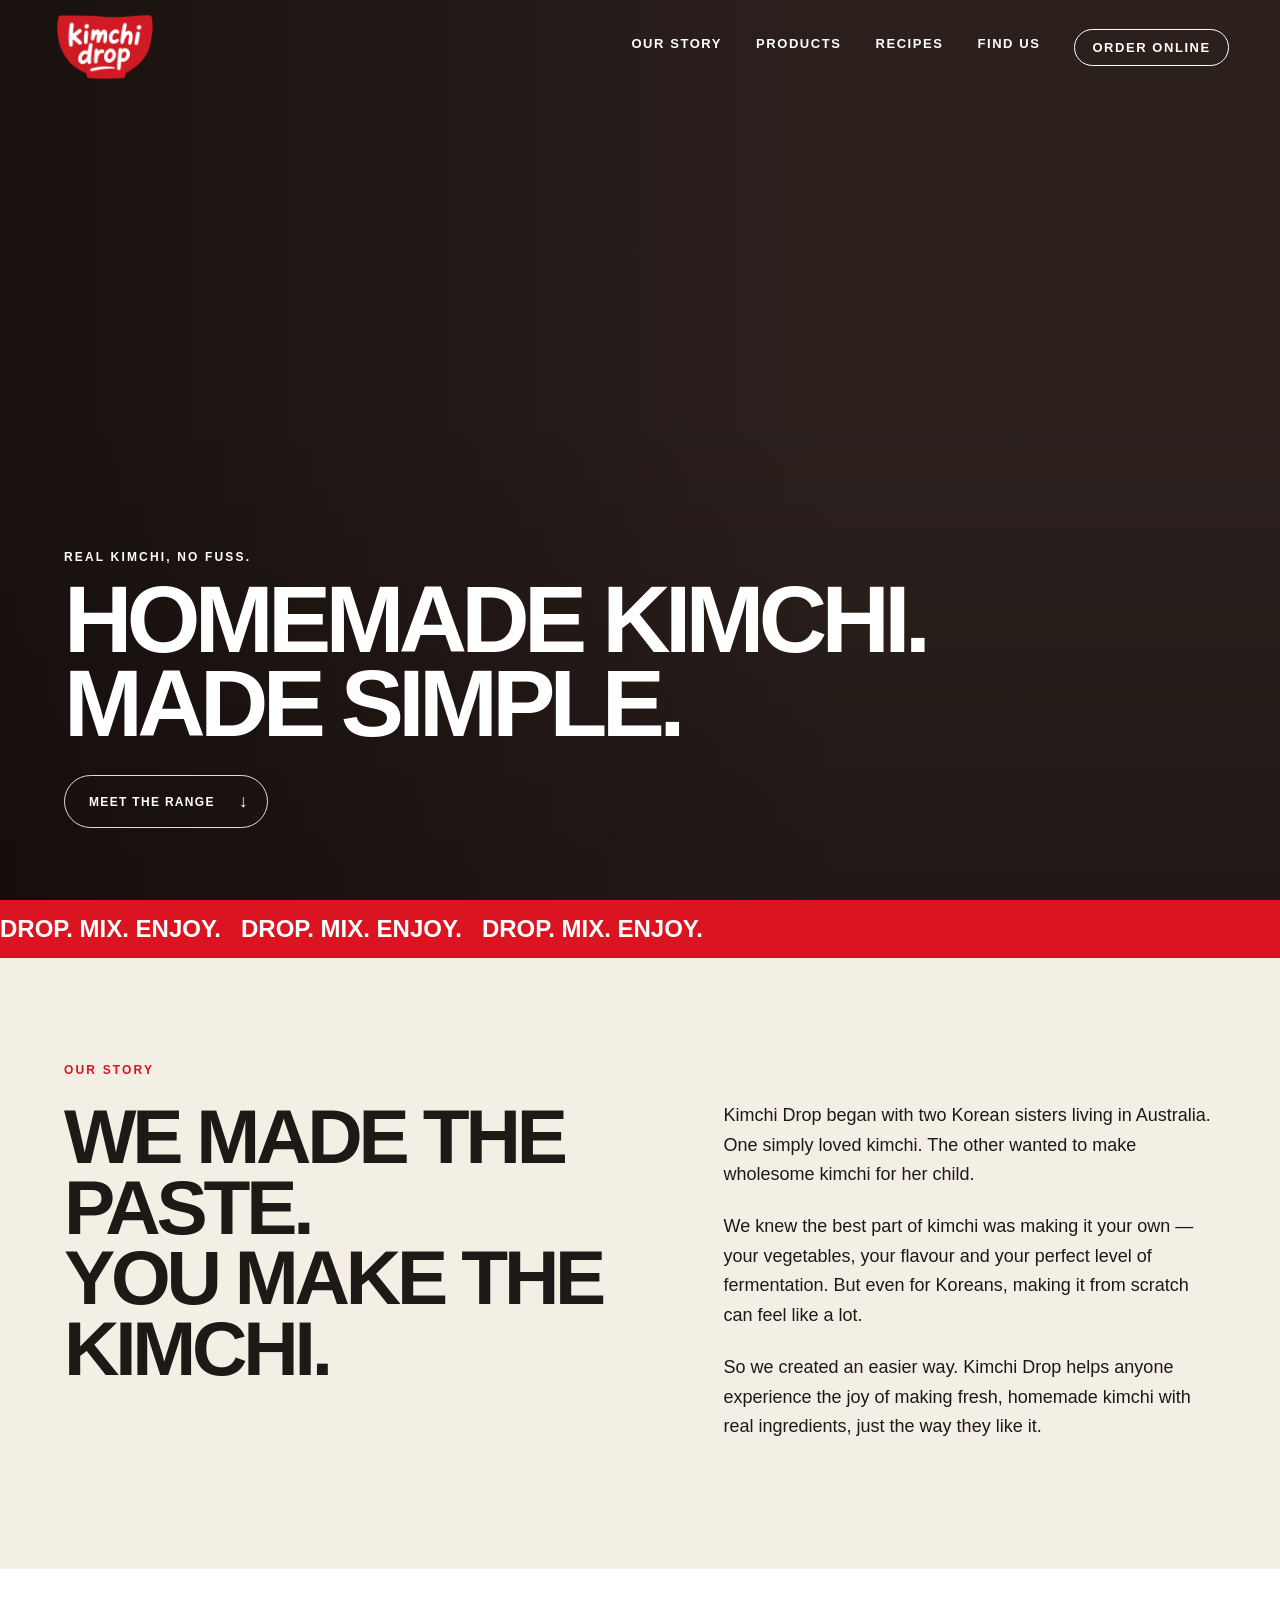
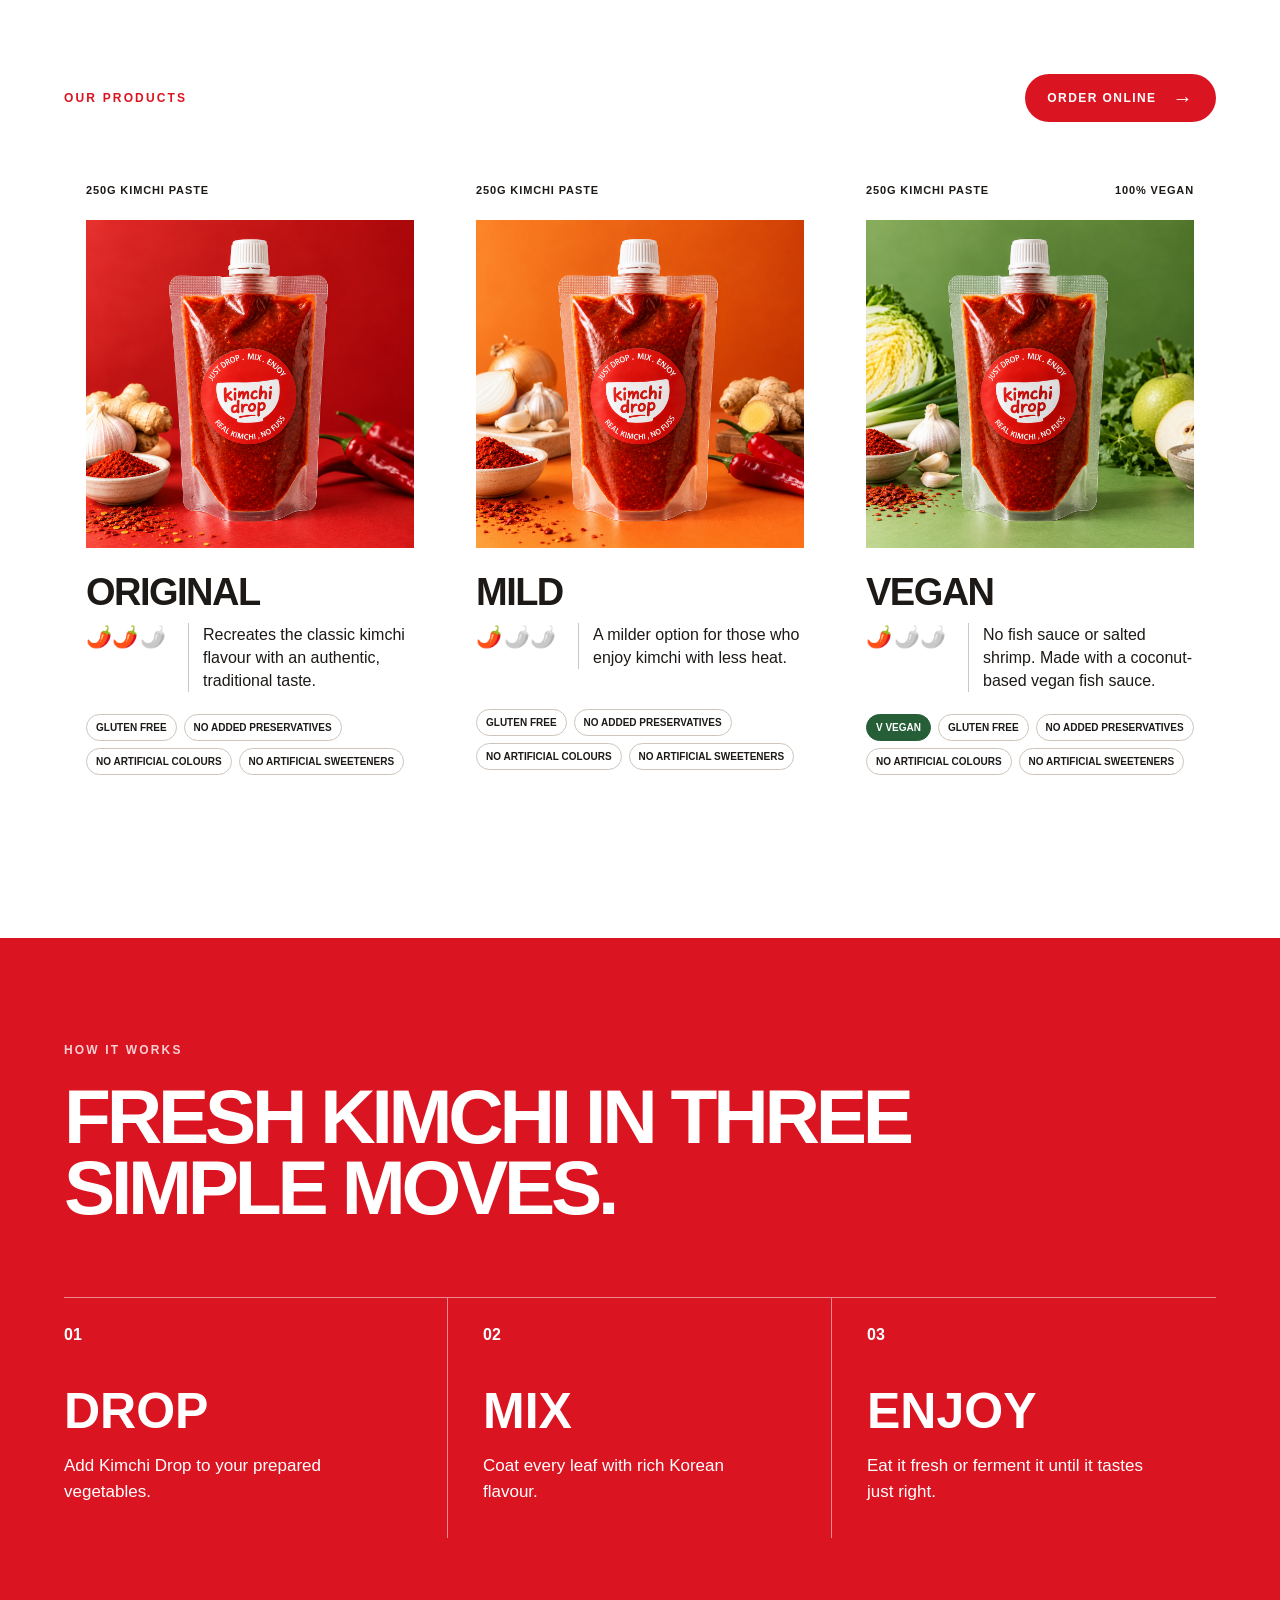
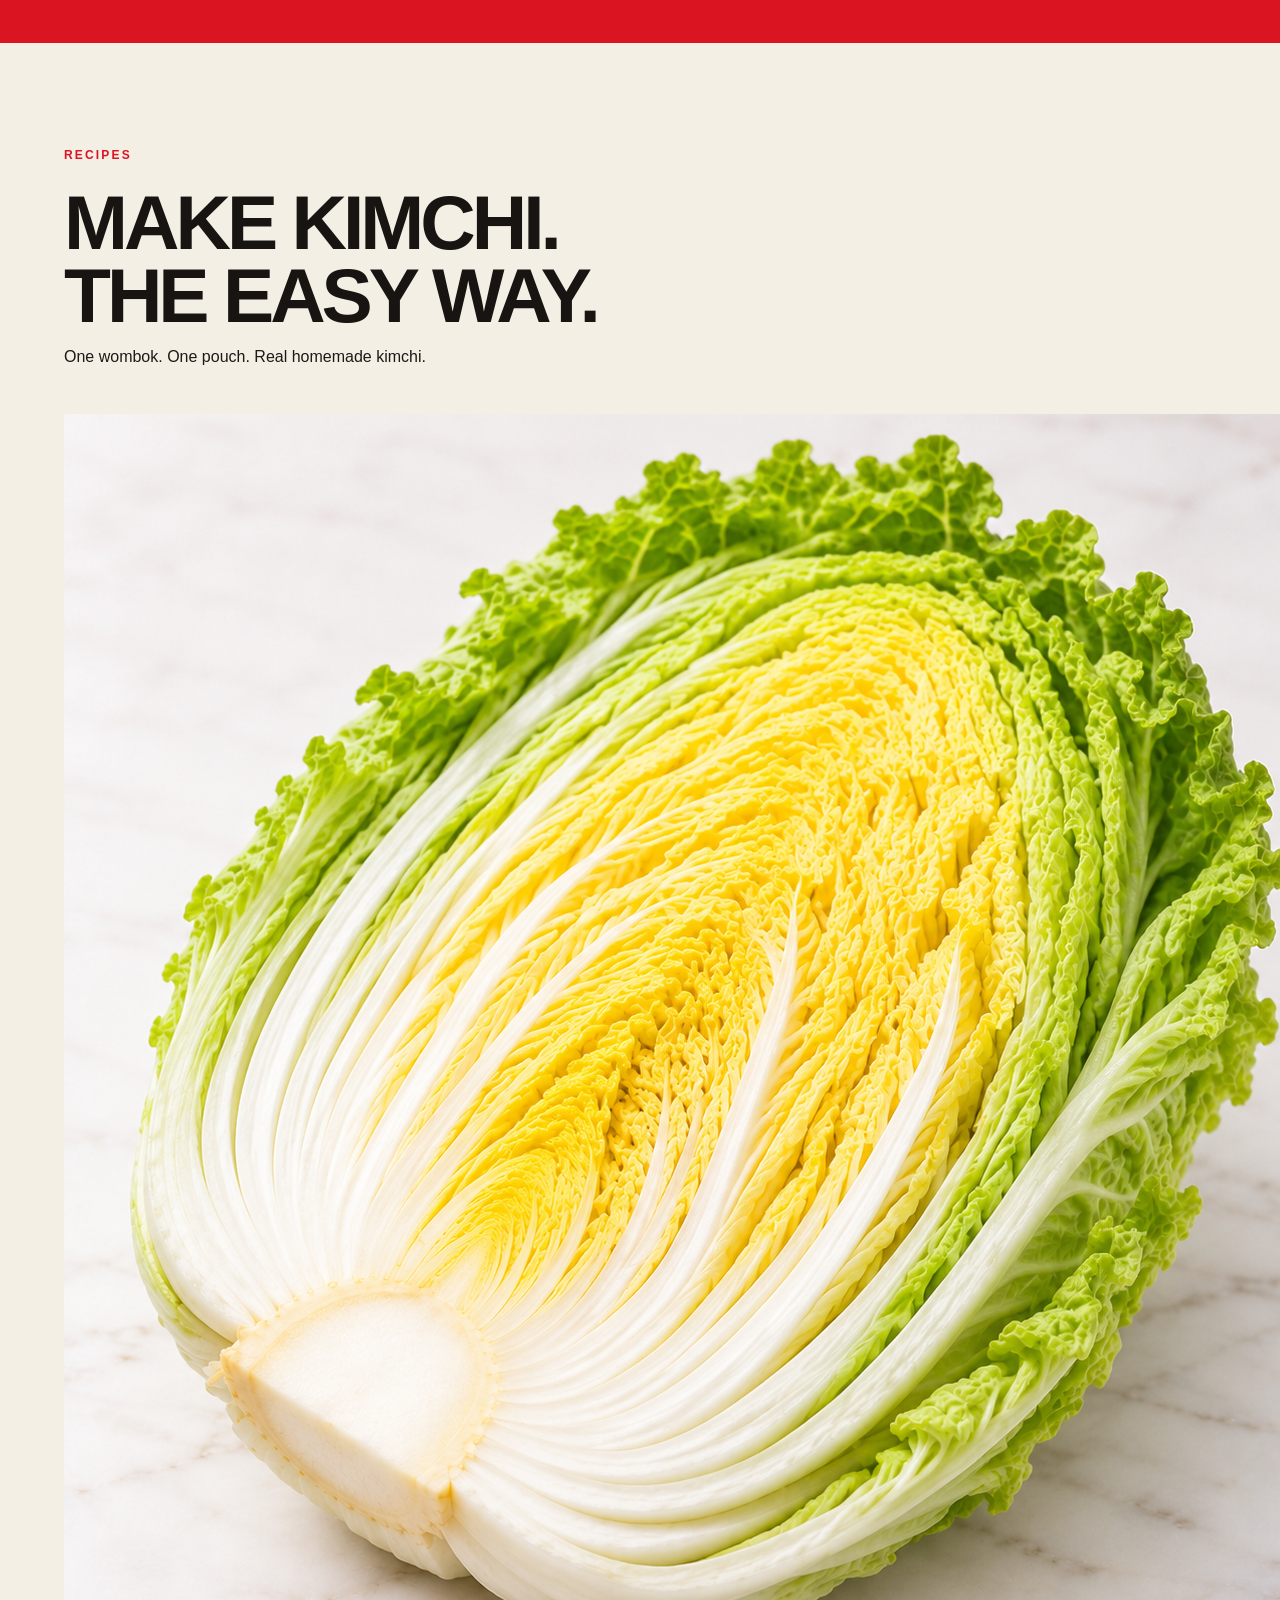
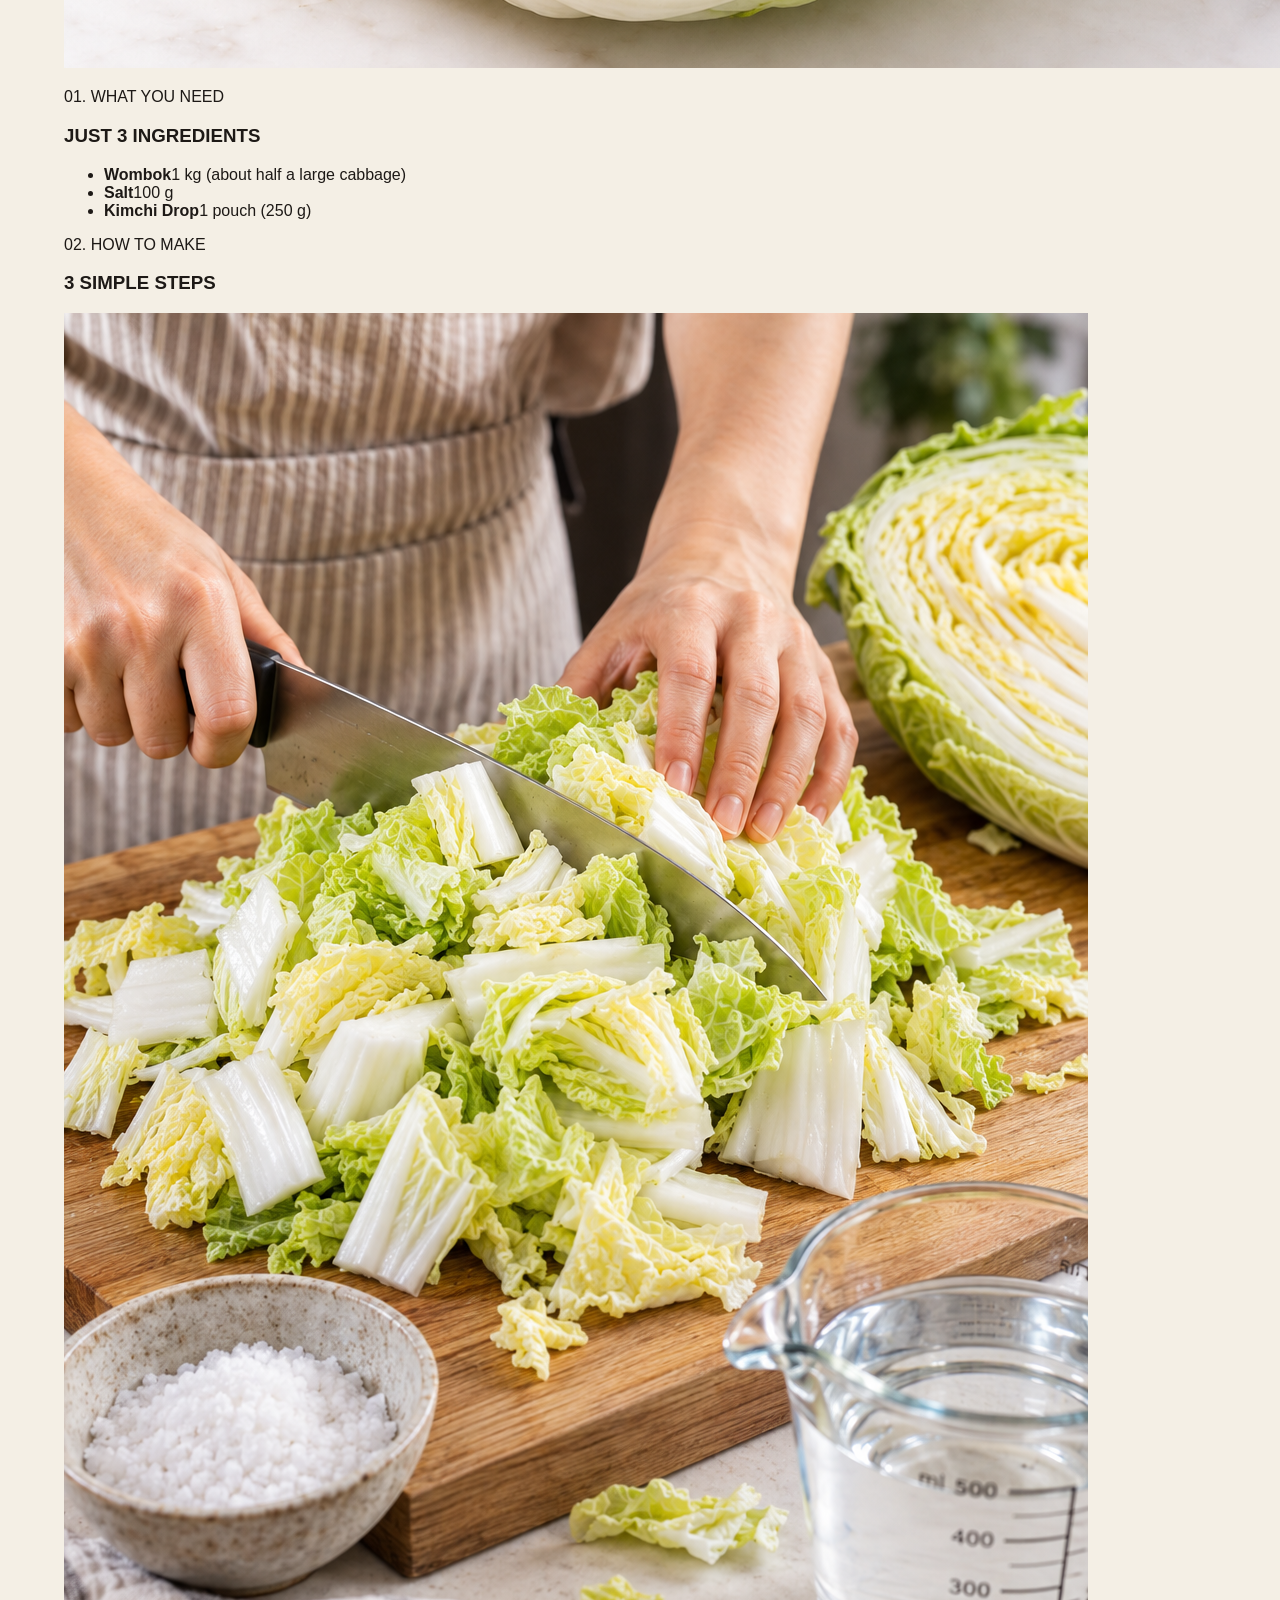
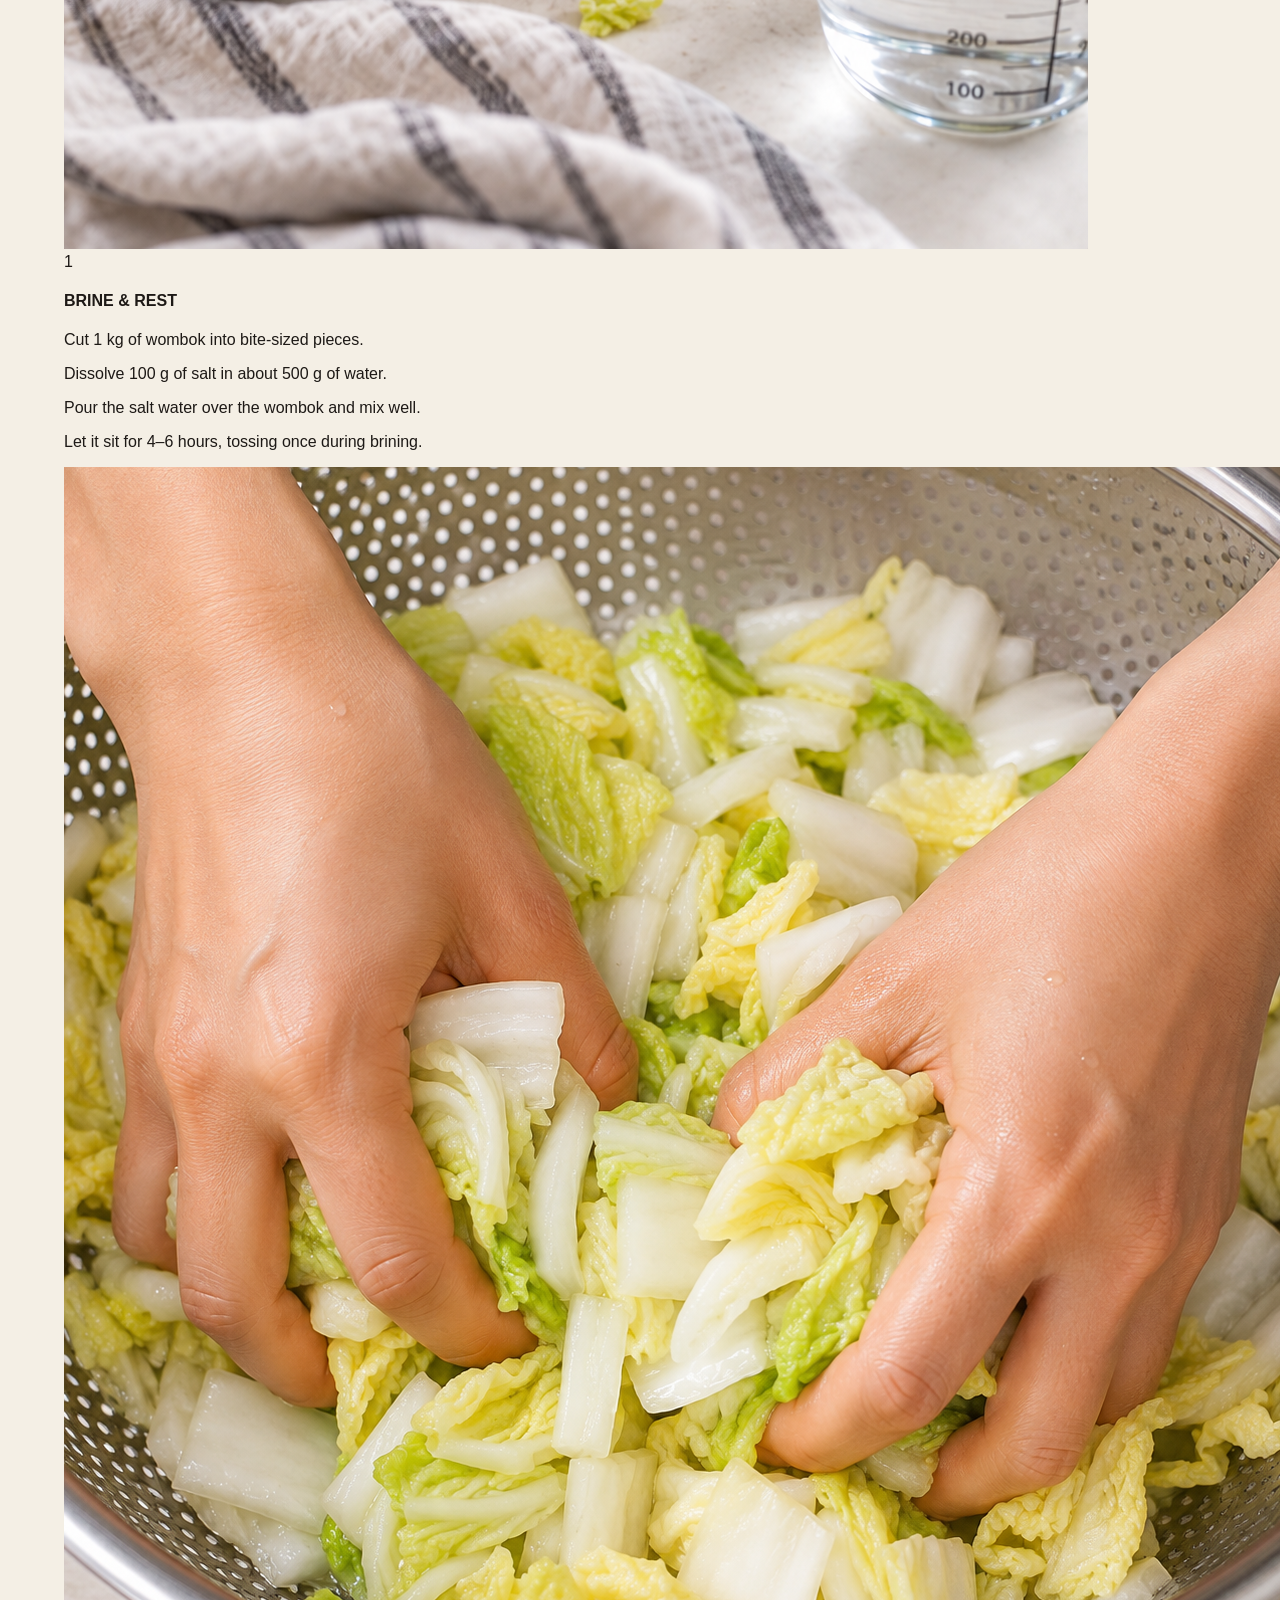
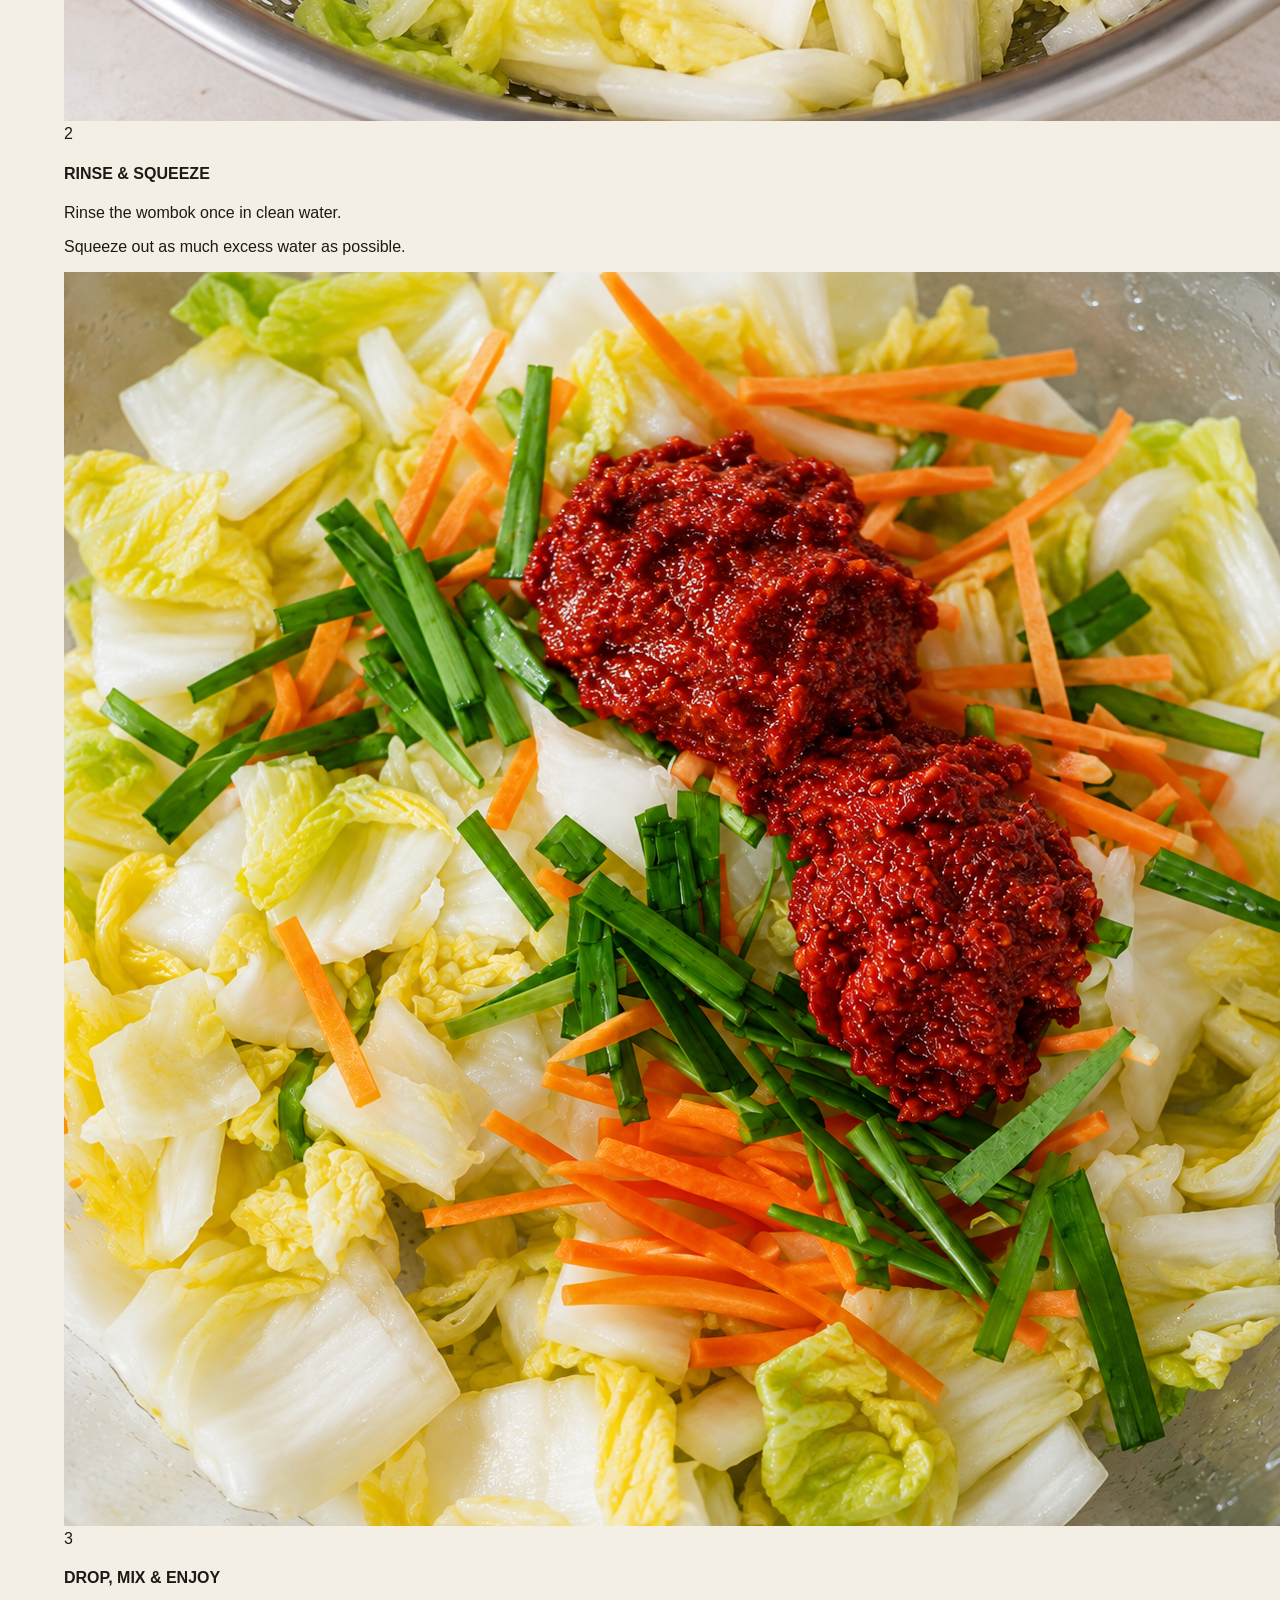
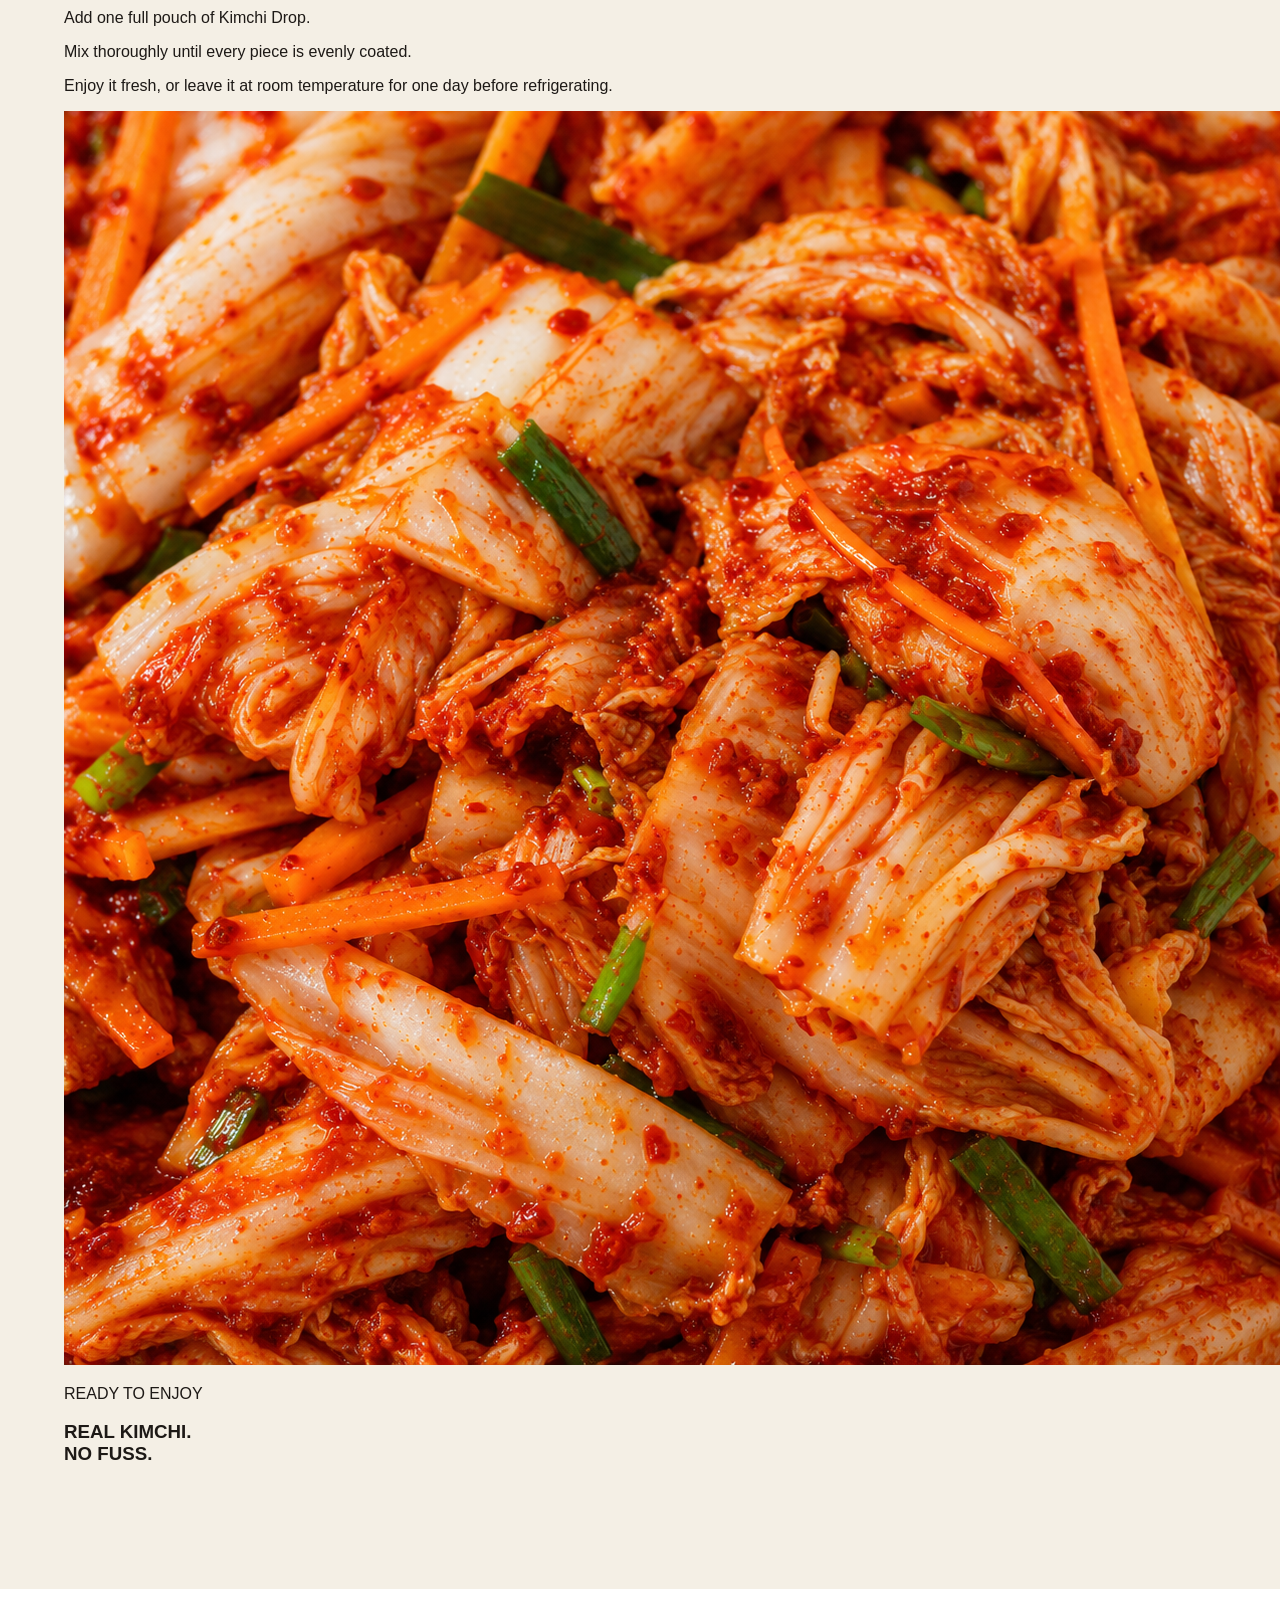
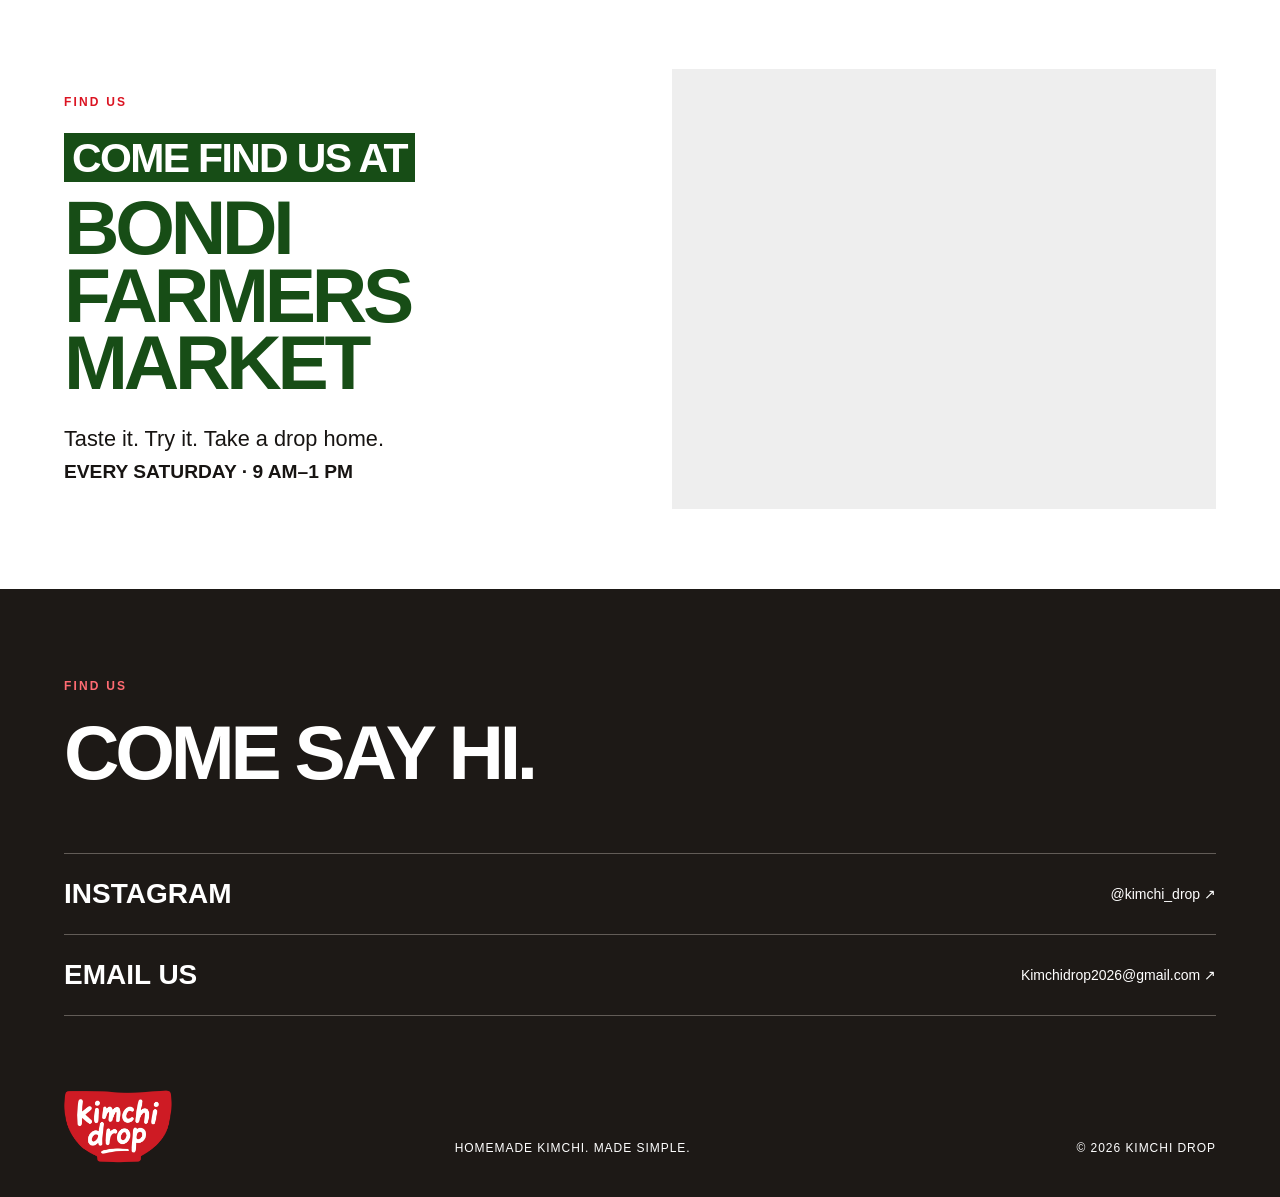
==== commit 17e87bc9: "Update index.html" ====
--- a/index.html
+++ b/index.html
@@ -82,88 +82,103 @@
       <p class="label">How It Works</p><h2>Fresh kimchi in three simple moves.</h2>
       <div class="steps"><article><b>01</b><h3>Drop</h3><p>Add Kimchi Drop to your prepared vegetables.</p></article><article><b>02</b><h3>Mix</h3><p>Coat every leaf with rich Korean flavour.</p></article><article><b>03</b><h3>Enjoy</h3><p>Eat it fresh or ferment it until it tastes just right.</p></article></div>
     </section>
-   <section class="recipe-showcase" id="recipes">
+  <section class="recipe-guide section" id="recipes">
+
   <div class="recipe-heading">
-    <p class="recipe-label">RECIPES</p>
-
-    <h2>MORE THAN KIMCHI.</h2>
-
-    <p class="recipe-intro">
-      More ways to drop bold flavour into everyday food.
-    </p>
-  </div>
-
-  <div class="recipe-grid">
-
-    <!-- KIMCHI RECIPE -->
-    <details class="recipe-card recipe-card-active">
-      <summary>
-        <div class="recipe-image">
-          <img
-            src="assets/recipe-kimchi.png"
-            alt="Fresh homemade kimchi"
-          >
-        </div>
-
-        <div class="recipe-card-text">
-          <h3>CLASSIC KIMCHI</h3>
-          <p>Fresh, crunchy and full of flavour.</p>
-          <span class="recipe-link">
-            VIEW RECIPE <span class="recipe-arrow">→</span>
-          </span>
-        </div>
-      </summary>
-
-      <div class="recipe-details">
-        <div class="recipe-detail-column">
-          <p class="recipe-small-title">INGREDIENTS</p>
-
-          <ul>
-            <li>1 kg wombok (about half a cabbage)</li>
-            <li>100 g salt</li>
-            <li>1 pack Kimchi Drop paste (250 g)</li>
-          </ul>
-        </div>
-
-        <div class="recipe-detail-column">
-          <p class="recipe-small-title">METHOD</p>
-
-          <ol>
-            <li>Cut the wombok and sprinkle evenly with salt.</li>
-            <li>Rest for 4–6 hours, tossing once after 1 hour.</li>
-            <li>Rinse once, then squeeze out the excess water.</li>
-            <li>Add one pack of Kimchi Drop and mix well.</li>
-            <li>Leave at room temperature for one day, then refrigerate.</li>
-          </ol>
-        </div>
-      </div>
-    </details>
-
-    <!-- SALAD DRESSING -->
-    <article class="recipe-card coming-card">
-      <div class="coming-image">
-        <div class="placeholder-icon">🥗</div>
-      </div>
-
-      <div class="recipe-card-text">
-        <h3>SALAD DRESSING</h3>
-        <div class="coming-stamp">COMING<br>SOON</div>
-      </div>
-    </article>
-
-    <!-- DIPPING SAUCE -->
-    <article class="recipe-card coming-card">
-      <div class="coming-image">
-        <div class="placeholder-icon">🥣</div>
-      </div>
-
-      <div class="recipe-card-text">
-        <h3>DIPPING SAUCE</h3>
-        <div class="coming-stamp">COMING<br>SOON</div>
-      </div>
-    </article>
-
-  </div>
+    <p class="label">RECIPES</p>
+    <h2>MAKE KIMCHI.<br>THE EASY WAY.</h2>
+    <p>One wombok. One pouch. Real homemade kimchi.</p>
+  </div>
+
+  <!-- 재료 -->
+  <div class="recipe-ingredients">
+    <img
+      src="assets/recipe-wombok.png"
+      alt="Half a wombok for making kimchi"
+    >
+
+    <div class="recipe-ingredients-text">
+      <p class="recipe-number">01. WHAT YOU NEED</p>
+      <h3>JUST 3 INGREDIENTS</h3>
+
+      <ul>
+        <li><strong>Wombok</strong><span>1 kg (about half a large cabbage)</span></li>
+        <li><strong>Salt</strong><span>100 g</span></li>
+        <li><strong>Kimchi Drop</strong><span>1 pouch (250 g)</span></li>
+      </ul>
+    </div>
+  </div>
+
+  <!-- 만드는 방법 제목 -->
+  <div class="recipe-steps-heading">
+    <p class="recipe-number">02. HOW TO MAKE</p>
+    <h3>3 SIMPLE STEPS</h3>
+  </div>
+
+  <!-- 1단계 -->
+  <article class="recipe-step">
+    <img
+      src="assets/recipe-cut.png"
+      alt="Cutting wombok into bite-sized pieces"
+    >
+
+    <div class="recipe-step-text">
+      <span class="step-circle">1</span>
+      <h4>BRINE &amp; REST</h4>
+
+      <p>Cut 1 kg of wombok into bite-sized pieces.</p>
+      <p>Dissolve 100 g of salt in about 500 g of water.</p>
+      <p>Pour the salt water over the wombok and mix well.</p>
+      <p>Let it sit for 4–6 hours, tossing once during brining.</p>
+    </div>
+  </article>
+
+  <!-- 2단계 -->
+  <article class="recipe-step recipe-step-reverse">
+    <img
+      src="assets/recipe-rinse.png"
+      alt="Rinsing and squeezing the brined wombok"
+    >
+
+    <div class="recipe-step-text">
+      <span class="step-circle">2</span>
+      <h4>RINSE &amp; SQUEEZE</h4>
+
+      <p>Rinse the wombok once in clean water.</p>
+      <p>Squeeze out as much excess water as possible.</p>
+    </div>
+  </article>
+
+  <!-- 3단계 -->
+  <article class="recipe-step">
+    <img
+      src="assets/recipe-mix.png"
+      alt="Adding Kimchi Drop paste to wombok"
+    >
+
+    <div class="recipe-step-text">
+      <span class="step-circle">3</span>
+      <h4>DROP, MIX &amp; ENJOY</h4>
+
+      <p>Add one full pouch of Kimchi Drop.</p>
+      <p>Mix thoroughly until every piece is evenly coated.</p>
+      <p>Enjoy it fresh, or leave it at room temperature for one day before refrigerating.</p>
+    </div>
+  </article>
+
+  <!-- 완성 -->
+  <div class="recipe-finished">
+    <img
+      src="assets/recipe-finished.png"
+      alt="Fresh homemade kimchi"
+    >
+
+    <div class="recipe-finished-text">
+      <p class="recipe-number">READY TO ENJOY</p>
+      <h3>REAL KIMCHI.<br>NO FUSS.</h3>
+    </div>
+  </div>
+
 </section>
     <section class="market-section" id="find-us">
   <div class="market-text">
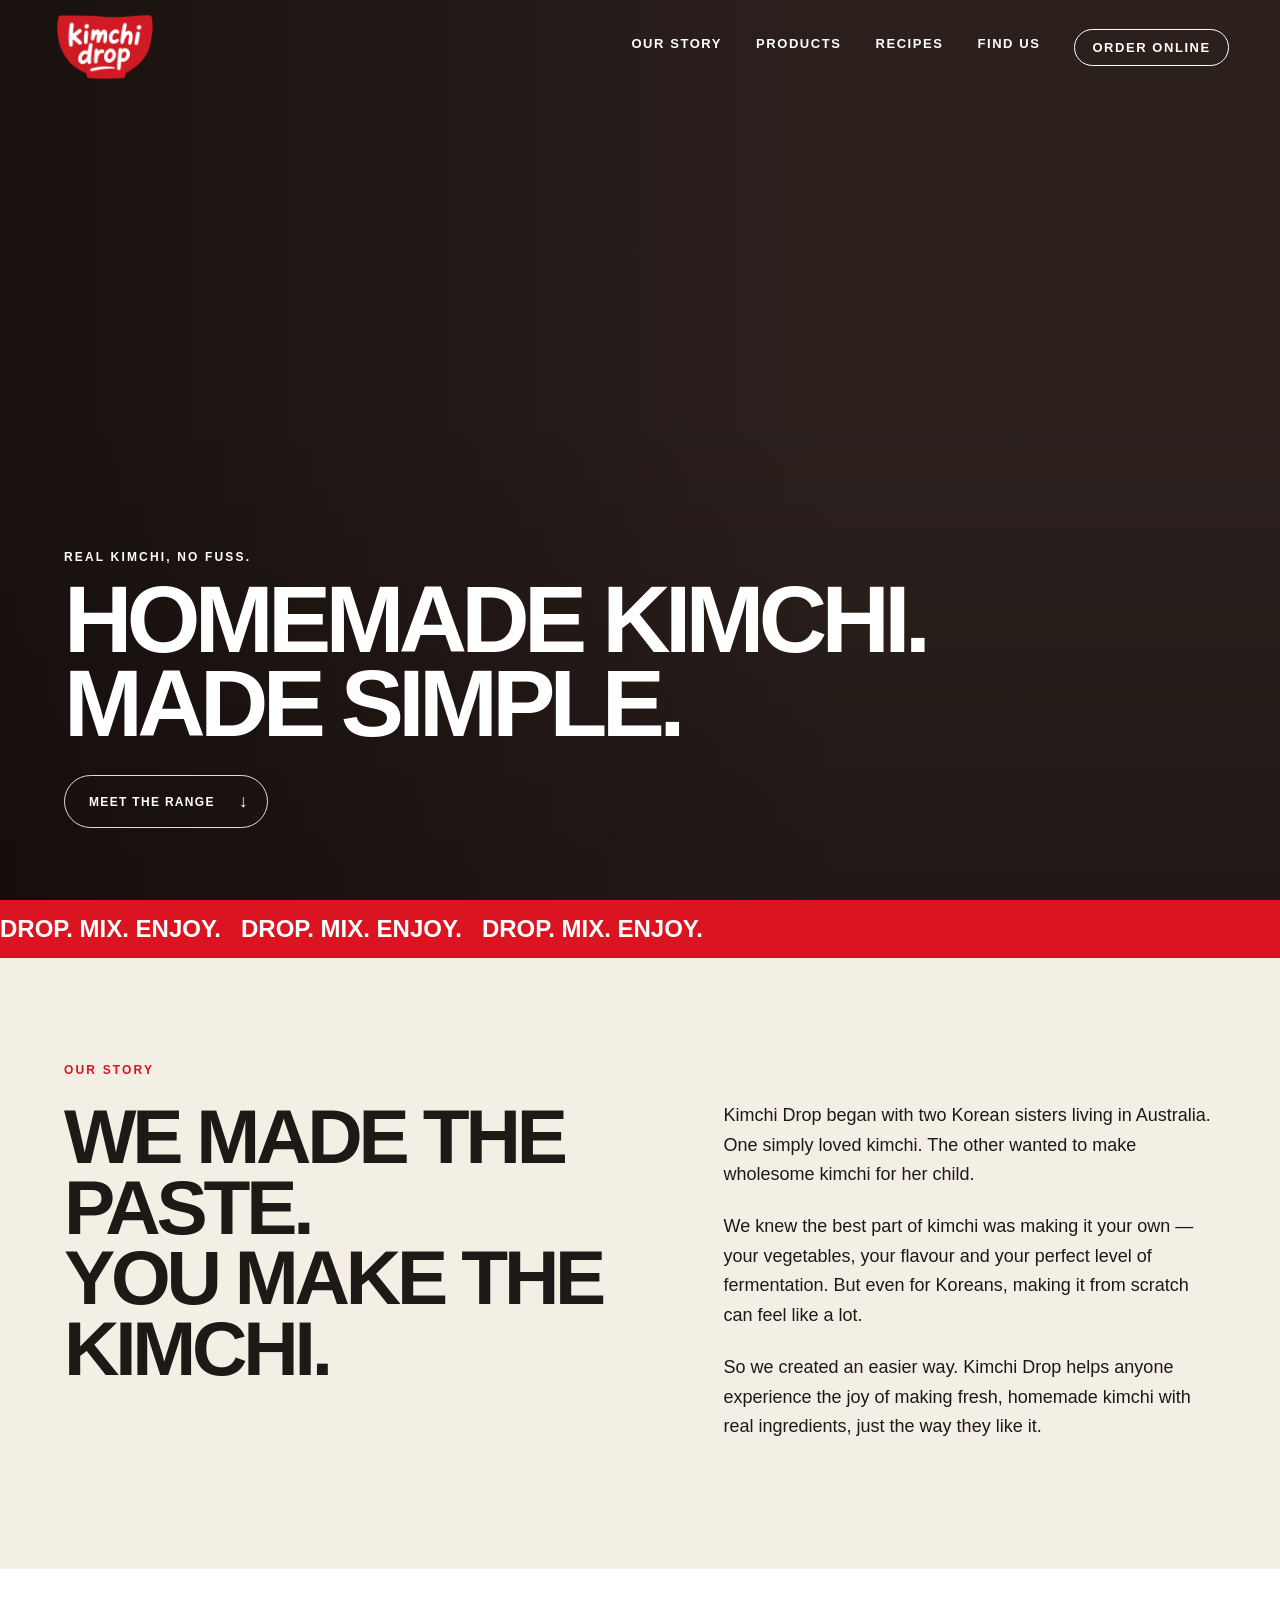
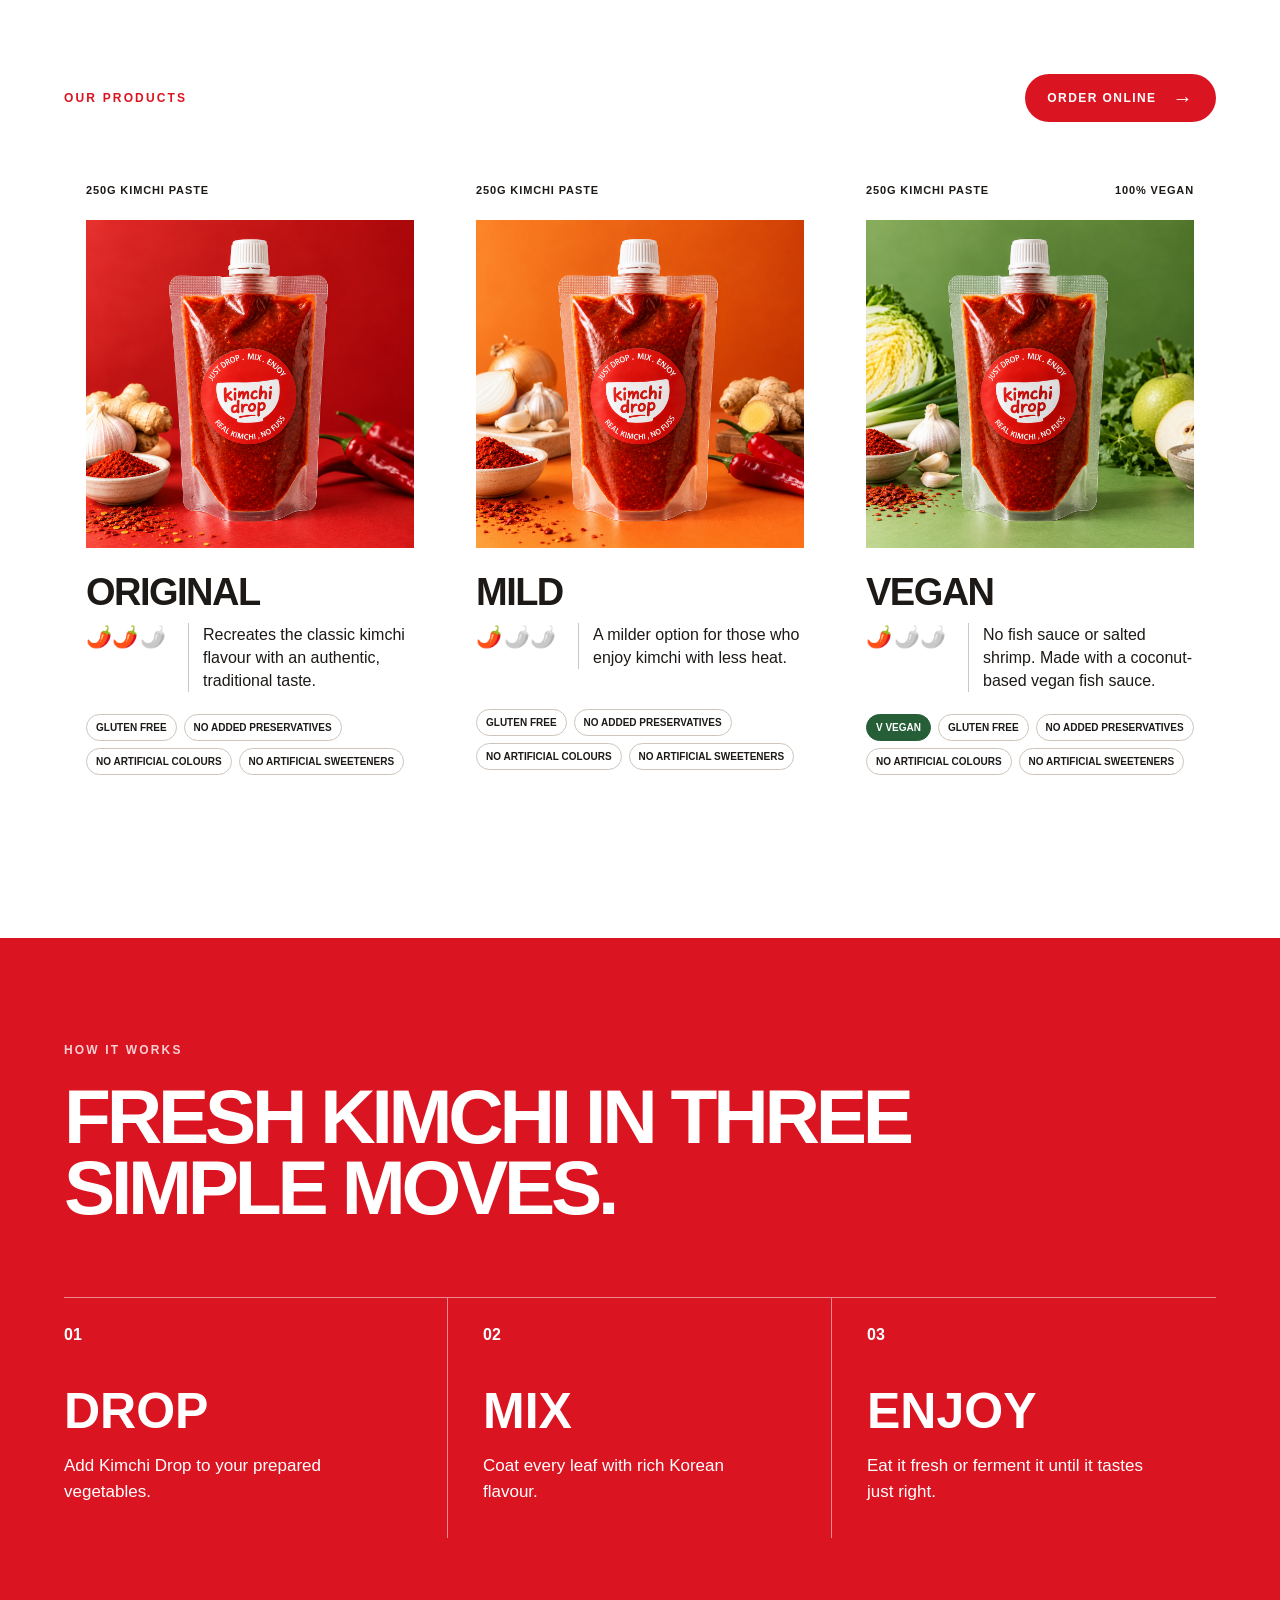
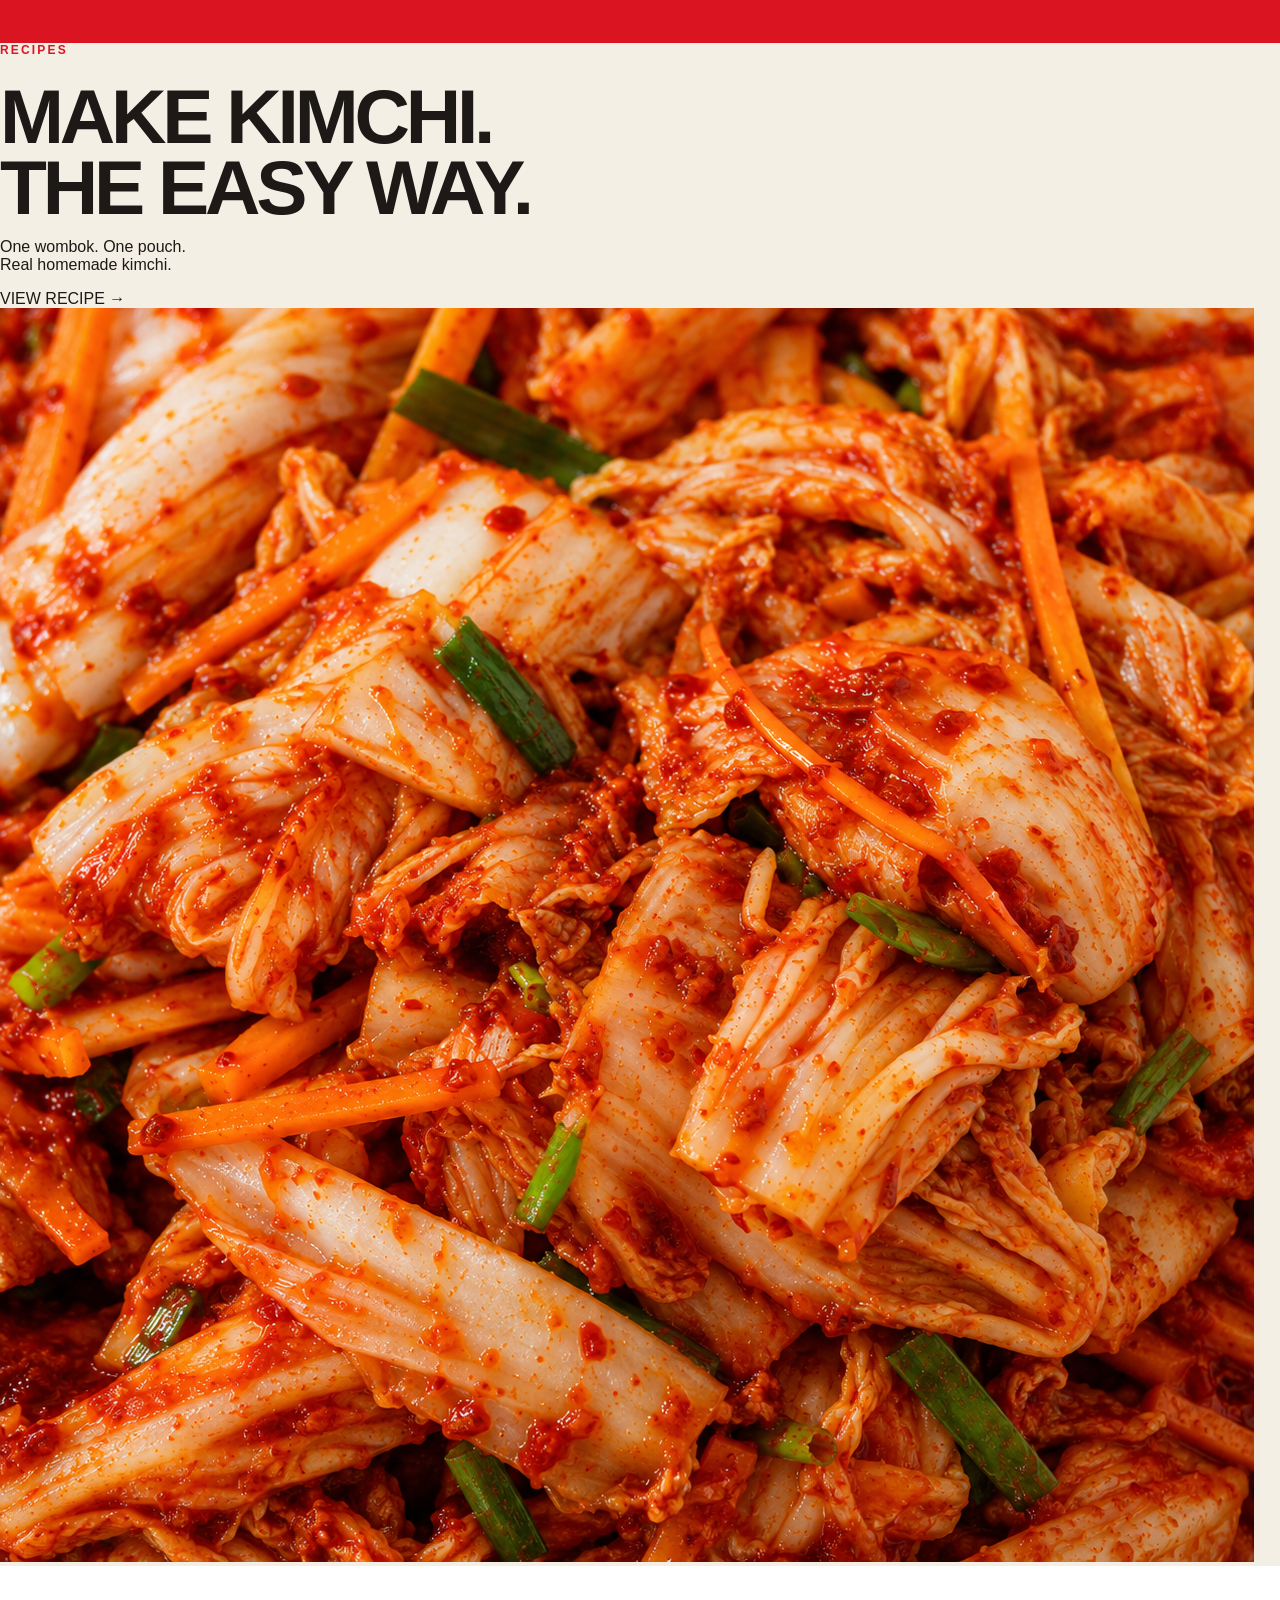
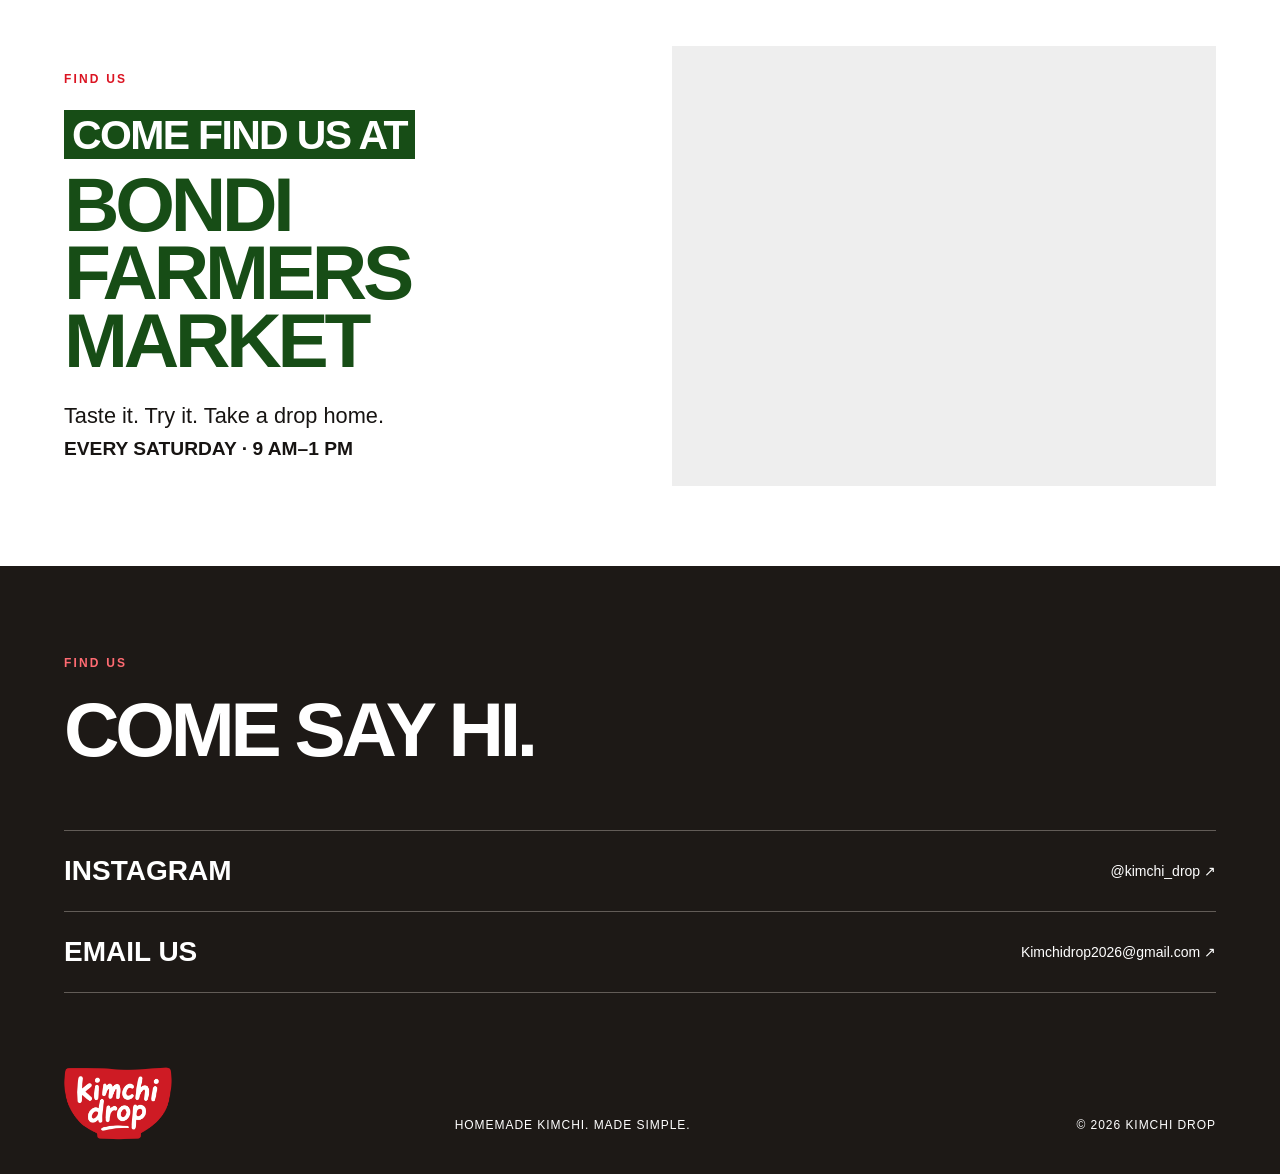
==== commit af849424: "Update index.html" ====
--- a/index.html
+++ b/index.html
@@ -10,7 +10,7 @@
   <header class="site-header">
     <a class="logo-wrap" href="#home" aria-label="Kimchi Drop home"><img src="assets/logo.png" alt="Kimchi Drop"></a>
     <button class="menu-button" type="button" aria-label="Open menu" aria-expanded="false"><span></span><span></span></button>
-  <nav><a href="#story">Our Story</a><a href="#products">Products</a><a href="#recipes">Recipes</a><a href="#find-us">Find Us</a><a class="nav-order-button" href="https://kimchi-drop.square.site/s/shop" target="_blank" rel="noopener">Order Online</a></nav>
+  <nav><a href="#story">Our Story</a><a href="#products">Products</a><a href="recipes.html">Recipes</a><a href="#find-us">Find Us</a><a class="nav-order-button" href="https://kimchi-drop.square.site/s/shop" target="_blank" rel="noopener">Order Online</a></nav>
   </header>
   <main>
     <section class="hero" id="home">
@@ -82,102 +82,38 @@
       <p class="label">How It Works</p><h2>Fresh kimchi in three simple moves.</h2>
       <div class="steps"><article><b>01</b><h3>Drop</h3><p>Add Kimchi Drop to your prepared vegetables.</p></article><article><b>02</b><h3>Mix</h3><p>Coat every leaf with rich Korean flavour.</p></article><article><b>03</b><h3>Enjoy</h3><p>Eat it fresh or ferment it until it tastes just right.</p></article></div>
     </section>
-  <section class="recipe-guide section" id="recipes">
+ <section class="recipe-preview" id="recipes">
 
-  <div class="recipe-heading">
+  <div class="recipe-preview-text">
+
     <p class="label">RECIPES</p>
-    <h2>MAKE KIMCHI.<br>THE EASY WAY.</h2>
-    <p>One wombok. One pouch. Real homemade kimchi.</p>
+
+    <h2>
+      MAKE KIMCHI.<br>
+      THE EASY WAY.
+    </h2>
+
+    <p class="recipe-preview-description">
+      One wombok. One pouch.<br>
+      Real homemade kimchi.
+    </p>
+
+    <a class="recipe-preview-button" href="recipes.html">
+      VIEW RECIPE <span>→</span>
+    </a>
+
   </div>
 
-  <!-- 재료 -->
-  <div class="recipe-ingredients">
-    <img
-      src="assets/recipe-wombok.png"
-      alt="Half a wombok for making kimchi"
-    >
-
-    <div class="recipe-ingredients-text">
-      <p class="recipe-number">01. WHAT YOU NEED</p>
-      <h3>JUST 3 INGREDIENTS</h3>
-
-      <ul>
-        <li><strong>Wombok</strong><span>1 kg (about half a large cabbage)</span></li>
-        <li><strong>Salt</strong><span>100 g</span></li>
-        <li><strong>Kimchi Drop</strong><span>1 pouch (250 g)</span></li>
-      </ul>
-    </div>
-  </div>
-
-  <!-- 만드는 방법 제목 -->
-  <div class="recipe-steps-heading">
-    <p class="recipe-number">02. HOW TO MAKE</p>
-    <h3>3 SIMPLE STEPS</h3>
-  </div>
-
-  <!-- 1단계 -->
-  <article class="recipe-step">
-    <img
-      src="assets/recipe-cut.png"
-      alt="Cutting wombok into bite-sized pieces"
-    >
-
-    <div class="recipe-step-text">
-      <span class="step-circle">1</span>
-      <h4>BRINE &amp; REST</h4>
-
-      <p>Cut 1 kg of wombok into bite-sized pieces.</p>
-      <p>Dissolve 100 g of salt in about 500 g of water.</p>
-      <p>Pour the salt water over the wombok and mix well.</p>
-      <p>Let it sit for 4–6 hours, tossing once during brining.</p>
-    </div>
-  </article>
-
-  <!-- 2단계 -->
-  <article class="recipe-step recipe-step-reverse">
-    <img
-      src="assets/recipe-rinse.png"
-      alt="Rinsing and squeezing the brined wombok"
-    >
-
-    <div class="recipe-step-text">
-      <span class="step-circle">2</span>
-      <h4>RINSE &amp; SQUEEZE</h4>
-
-      <p>Rinse the wombok once in clean water.</p>
-      <p>Squeeze out as much excess water as possible.</p>
-    </div>
-  </article>
-
-  <!-- 3단계 -->
-  <article class="recipe-step">
-    <img
-      src="assets/recipe-mix.png"
-      alt="Adding Kimchi Drop paste to wombok"
-    >
-
-    <div class="recipe-step-text">
-      <span class="step-circle">3</span>
-      <h4>DROP, MIX &amp; ENJOY</h4>
-
-      <p>Add one full pouch of Kimchi Drop.</p>
-      <p>Mix thoroughly until every piece is evenly coated.</p>
-      <p>Enjoy it fresh, or leave it at room temperature for one day before refrigerating.</p>
-    </div>
-  </article>
-
-  <!-- 완성 -->
-  <div class="recipe-finished">
+  <a
+    class="recipe-preview-image"
+    href="recipes.html"
+    aria-label="View the classic kimchi recipe"
+  >
     <img
       src="assets/recipe-finished.png"
       alt="Fresh homemade kimchi"
     >
-
-    <div class="recipe-finished-text">
-      <p class="recipe-number">READY TO ENJOY</p>
-      <h3>REAL KIMCHI.<br>NO FUSS.</h3>
-    </div>
-  </div>
+  </a>
 
 </section>
     <section class="market-section" id="find-us">
--- a/style.css
+++ b/style.css
@@ -869,3 +869,349 @@
 @media (max-width: 900px) {
   .site-header nav .nav-order-button:hover { background: #171412; color: #fff; border-color: #171412; }
 }
+/* ========================================
+   NEW RECIPE GUIDE
+======================================== */
+
+.recipe-guide {
+  background: #ffffff;
+  color: #171312;
+  padding: 110px 4%;
+}
+
+.recipe-guide > * {
+  max-width: 1400px;
+  margin-left: auto;
+  margin-right: auto;
+}
+
+/* 상단 제목 */
+
+.recipe-heading {
+  margin-bottom: 75px;
+}
+
+.recipe-heading .label {
+  margin-bottom: 20px;
+  color: #e31321;
+  font-size: 13px;
+  font-weight: 800;
+  letter-spacing: 4px;
+}
+
+.recipe-heading h2 {
+  margin: 0 0 18px;
+  font-size: clamp(50px, 7vw, 105px);
+  font-weight: 900;
+  line-height: 0.88;
+  letter-spacing: -5px;
+}
+
+.recipe-heading > p:last-child {
+  margin: 0;
+  font-size: 20px;
+  line-height: 1.5;
+}
+
+/* 재료 영역 */
+
+.recipe-ingredients {
+  display: grid;
+  grid-template-columns: 1fr 1fr;
+  min-height: 650px;
+  margin-bottom: 130px;
+  border: 1px solid #dedbd7;
+}
+
+.recipe-ingredients > img {
+  display: block;
+  width: 100%;
+  height: 100%;
+  min-height: 650px;
+  object-fit: cover;
+}
+
+.recipe-ingredients-text {
+  display: flex;
+  flex-direction: column;
+  justify-content: center;
+  padding: 70px;
+  background: #f7f5f1;
+}
+
+.recipe-number {
+  margin: 0 0 18px;
+  color: #e31321;
+  font-size: 14px;
+  font-weight: 900;
+  letter-spacing: 4px;
+}
+
+.recipe-ingredients-text h3,
+.recipe-steps-heading h3,
+.recipe-finished-text h3 {
+  margin: 0;
+  font-size: clamp(42px, 5vw, 76px);
+  font-weight: 900;
+  line-height: 0.95;
+  letter-spacing: -3px;
+}
+
+.recipe-ingredients-text ul {
+  margin: 55px 0 0;
+  padding: 0;
+  list-style: none;
+  border-top: 1px solid #bdb8b2;
+}
+
+.recipe-ingredients-text li {
+  display: flex;
+  justify-content: space-between;
+  gap: 25px;
+  padding: 22px 0;
+  border-bottom: 1px solid #bdb8b2;
+  font-size: 18px;
+}
+
+.recipe-ingredients-text li strong {
+  text-transform: uppercase;
+}
+
+.recipe-ingredients-text li span {
+  text-align: right;
+}
+
+/* 만드는 방법 제목 */
+
+.recipe-steps-heading {
+  margin-bottom: 50px;
+}
+
+.recipe-steps-heading h3 {
+  color: #e31321;
+}
+
+/* 단계별 영역 */
+
+.recipe-step {
+  display: grid;
+  grid-template-columns: 1fr 1fr;
+  min-height: 620px;
+  margin-bottom: 30px;
+  border: 1px solid #dedbd7;
+}
+
+.recipe-step > img {
+  display: block;
+  width: 100%;
+  height: 100%;
+  min-height: 620px;
+  object-fit: cover;
+}
+
+.recipe-step-text {
+  display: flex;
+  flex-direction: column;
+  justify-content: center;
+  padding: 70px;
+  background: #ffffff;
+}
+
+.recipe-step-reverse img {
+  grid-column: 2;
+  grid-row: 1;
+}
+
+.recipe-step-reverse .recipe-step-text {
+  grid-column: 1;
+  grid-row: 1;
+  background: #f7f5f1;
+}
+
+.step-circle {
+  display: flex;
+  align-items: center;
+  justify-content: center;
+  width: 58px;
+  height: 58px;
+  margin-bottom: 25px;
+  border-radius: 50%;
+  background: #e31321;
+  color: #ffffff;
+  font-size: 26px;
+  font-weight: 900;
+}
+
+.recipe-step-text h4 {
+  margin: 0 0 35px;
+  font-size: clamp(34px, 4vw, 62px);
+  font-weight: 900;
+  line-height: 0.95;
+  letter-spacing: -2px;
+}
+
+.recipe-step-text p {
+  max-width: 570px;
+  margin: 0 0 16px;
+  font-size: 19px;
+  line-height: 1.55;
+}
+
+/* 완성 사진 */
+
+.recipe-finished {
+  position: relative;
+  overflow: hidden;
+  min-height: 720px;
+  margin-top: 110px;
+}
+
+.recipe-finished > img {
+  display: block;
+  width: 100%;
+  height: 720px;
+  object-fit: cover;
+}
+
+.recipe-finished::after {
+  position: absolute;
+  inset: 0;
+  content: "";
+  background: linear-gradient(
+    90deg,
+    rgba(0, 0, 0, 0.6) 0%,
+    rgba(0, 0, 0, 0.12) 60%,
+    transparent 100%
+  );
+}
+
+.recipe-finished-text {
+  position: absolute;
+  z-index: 2;
+  left: 65px;
+  bottom: 60px;
+  color: #ffffff;
+}
+
+.recipe-finished-text .recipe-number {
+  color: #ffffff;
+}
+
+.recipe-finished-text h3 {
+  font-size: clamp(48px, 7vw, 100px);
+}
+
+/* 휴대폰 */
+
+@media (max-width: 800px) {
+  .recipe-guide {
+    padding: 75px 20px;
+  }
+
+  .recipe-heading {
+    margin-bottom: 45px;
+  }
+
+  .recipe-heading h2 {
+    font-size: 48px;
+    letter-spacing: -2px;
+  }
+
+  .recipe-heading > p:last-child {
+    font-size: 16px;
+  }
+
+  .recipe-ingredients,
+  .recipe-step {
+    display: flex;
+    flex-direction: column;
+    min-height: 0;
+    margin-bottom: 35px;
+  }
+
+  .recipe-ingredients {
+    margin-bottom: 85px;
+  }
+
+  .recipe-ingredients > img,
+  .recipe-step > img {
+    width: 100%;
+    height: auto;
+    min-height: 0;
+    aspect-ratio: 1 / 1;
+    object-fit: cover;
+  }
+
+  .recipe-ingredients-text,
+  .recipe-step-text {
+    padding: 35px 25px 40px;
+  }
+
+  .recipe-ingredients-text h3,
+  .recipe-steps-heading h3 {
+    font-size: 42px;
+    letter-spacing: -2px;
+  }
+
+  .recipe-ingredients-text ul {
+    margin-top: 35px;
+  }
+
+  .recipe-ingredients-text li {
+    flex-direction: column;
+    gap: 6px;
+    font-size: 16px;
+  }
+
+  .recipe-ingredients-text li span {
+    text-align: left;
+  }
+
+  .recipe-step-reverse img,
+  .recipe-step-reverse .recipe-step-text {
+    grid-column: auto;
+    grid-row: auto;
+  }
+
+  .recipe-step-reverse img {
+    order: 1;
+  }
+
+  .recipe-step-reverse .recipe-step-text {
+    order: 2;
+  }
+
+  .step-circle {
+    width: 46px;
+    height: 46px;
+    font-size: 21px;
+  }
+
+  .recipe-step-text h4 {
+    font-size: 36px;
+    letter-spacing: -1px;
+  }
+
+  .recipe-step-text p {
+    font-size: 16px;
+  }
+
+  .recipe-finished {
+    min-height: 500px;
+    margin-top: 70px;
+  }
+
+  .recipe-finished > img {
+    height: 500px;
+  }
+
+  .recipe-finished-text {
+    left: 25px;
+    right: 25px;
+    bottom: 30px;
+  }
+
+  .recipe-finished-text h3 {
+    font-size: 48px;
+  }
+}
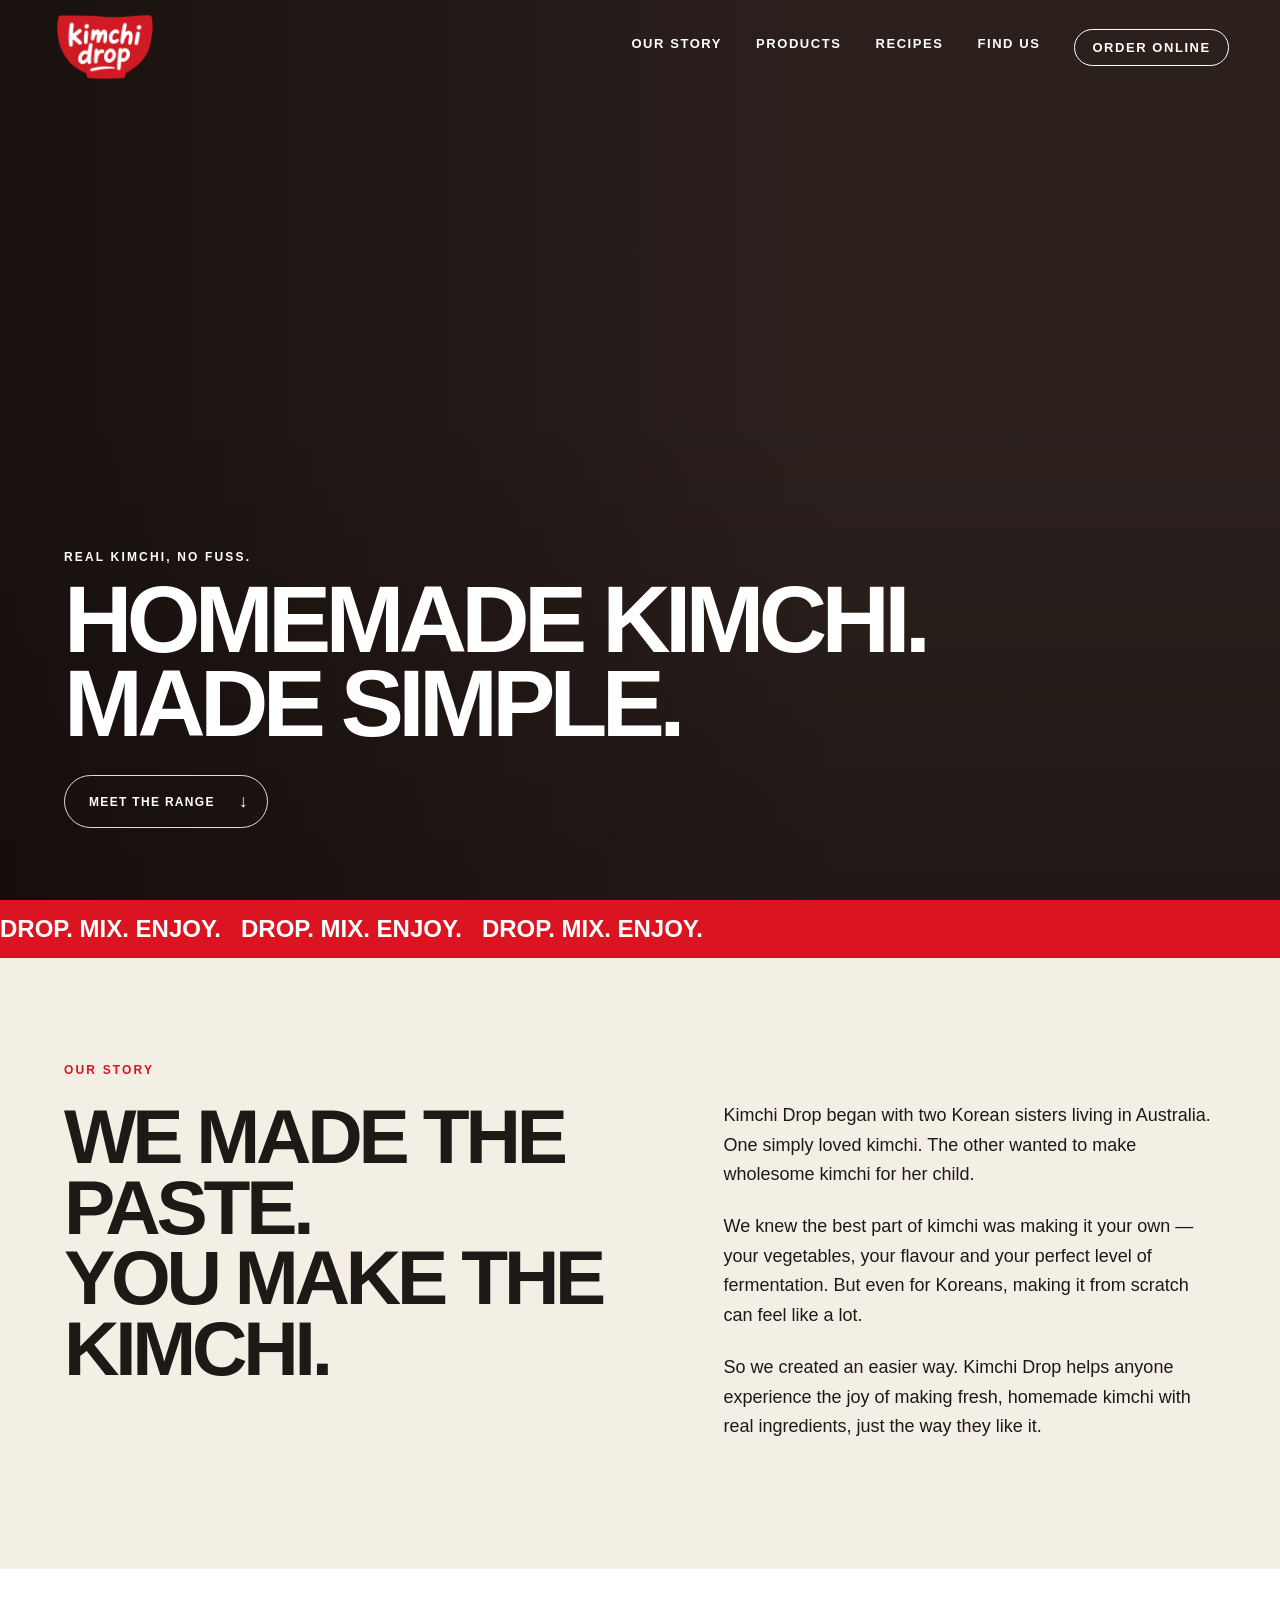
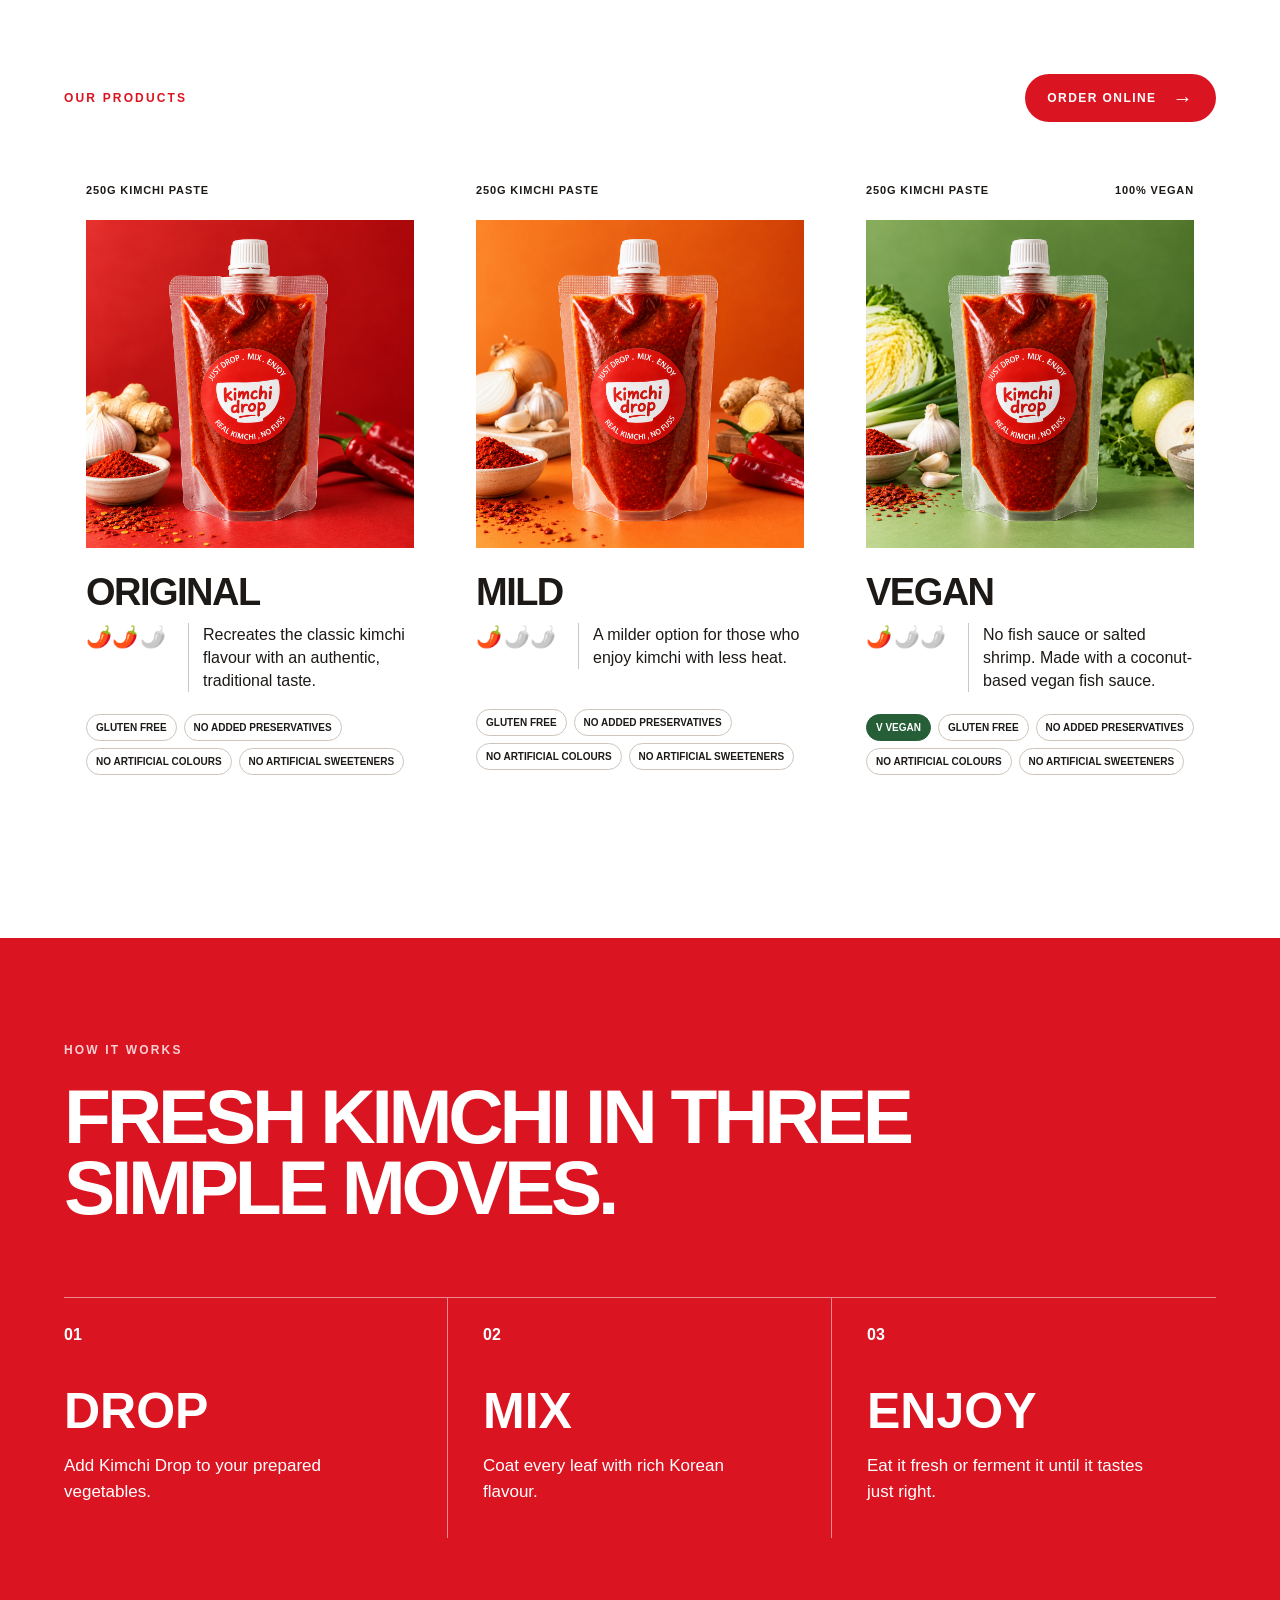
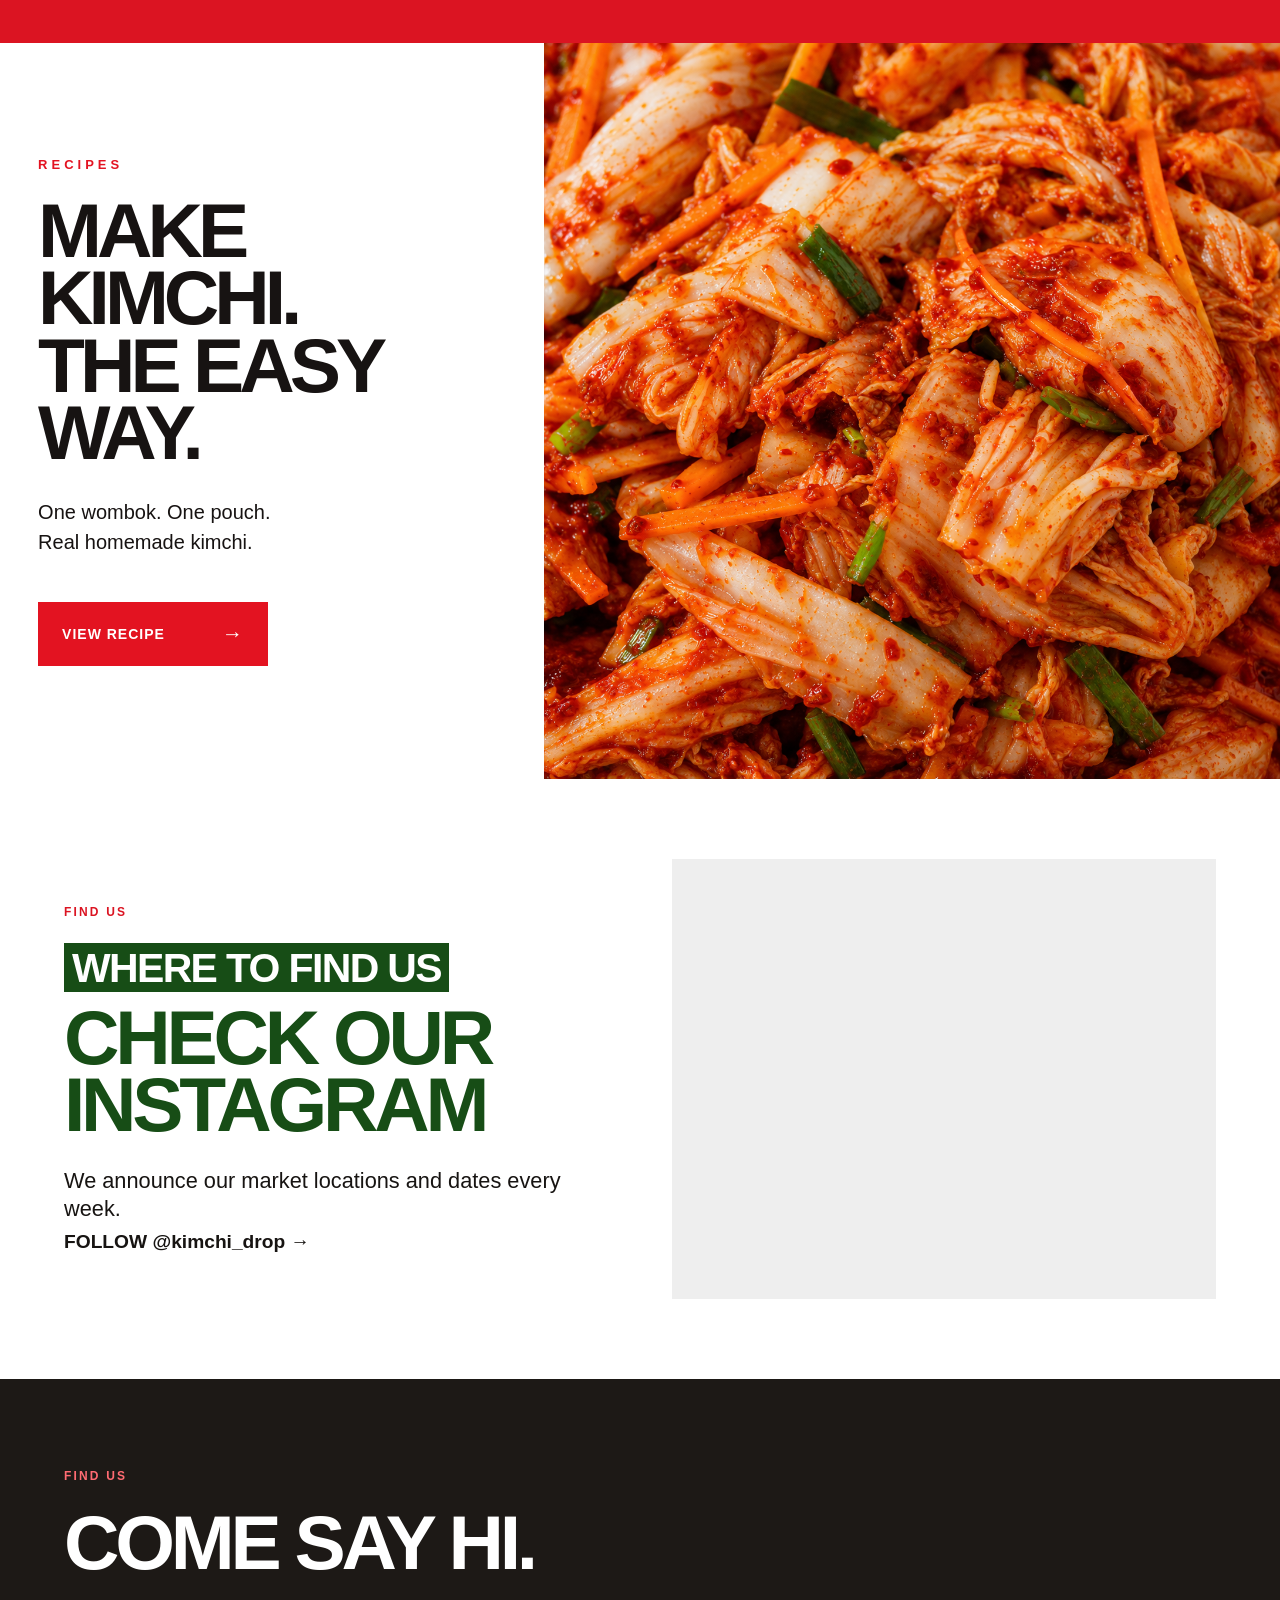
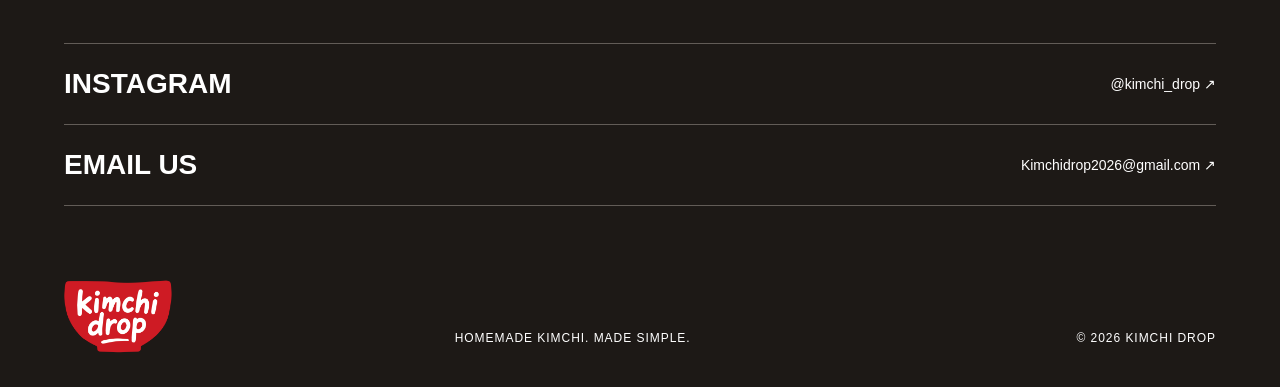
==== commit 8e9c6156: "Update weekly market announcement" ====
--- a/index.html
+++ b/index.html
@@ -119,25 +119,13 @@
     <section class="market-section" id="find-us">
   <div class="market-text">
     <p class="section-label">FIND US</p>
-
     <h2 class="market-heading">
-  <span class="market-highlight">COME FIND US AT</span>
-  <span class="market-location">
-    BONDI<br>
-    FARMERS<br>
-    MARKET
-  </span>
-</h2>
-
-    <p class="market-description">
-      Taste it. Try it. Take a drop home.
-    </p>
-
-    <p class="market-time">
-      EVERY SATURDAY · 9 AM–1 PM
-    </p>
+      <span class="market-highlight">WHERE TO FIND US</span>
+      <span class="market-location">CHECK OUR<br>INSTAGRAM</span>
+    </h2>
+    <p class="market-description">We announce our market locations and dates every week.</p>
+    <p class="market-time"><a href="https://www.instagram.com/kimchi_drop/" target="_blank" rel="noopener" style="color:inherit;text-decoration:none">FOLLOW @kimchi_drop →</a></p>
   </div>
-
   <div class="market-video">
     <video autoplay muted loop playsinline preload="auto">
       <source src="assets/bondi-market.mp4?v=2" type="video/mp4">
--- a/style.css
+++ b/style.css
@@ -1215,3 +1215,115 @@
     font-size: 48px;
   }
 }
+/* ========================================
+   HOME RECIPE PREVIEW
+======================================== */
+
+.recipe-preview {
+  display: grid;
+  grid-template-columns: 0.85fr 1.15fr;
+  align-items: stretch;
+  min-height: 680px;
+  padding: 0;
+  background: #ffffff;
+  color: #171312;
+}
+
+.recipe-preview-text {
+  display: flex;
+  flex-direction: column;
+  justify-content: center;
+  padding: 80px 7%;
+}
+
+.recipe-preview-text .label {
+  margin: 0 0 25px;
+  color: #e31321;
+  font-size: 13px;
+  font-weight: 900;
+  letter-spacing: 4px;
+}
+
+.recipe-preview-text h2 {
+  margin: 0 0 30px;
+  font-size: clamp(54px, 6vw, 100px);
+  font-weight: 900;
+  line-height: 0.88;
+  letter-spacing: -5px;
+}
+
+.recipe-preview-description {
+  margin: 0 0 45px;
+  font-size: 20px;
+  line-height: 1.5;
+}
+
+.recipe-preview-button {
+  display: inline-flex;
+  align-items: center;
+  justify-content: space-between;
+  width: 230px;
+  padding: 18px 22px;
+  border: 2px solid #e31321;
+  background: #e31321;
+  color: #ffffff;
+  font-size: 14px;
+  font-weight: 900;
+  letter-spacing: 1px;
+  text-decoration: none;
+  transition: 0.25s ease;
+}
+
+.recipe-preview-button:hover {
+  background: #ffffff;
+  color: #e31321;
+}
+
+.recipe-preview-button span {
+  font-size: 21px;
+}
+
+.recipe-preview-image {
+  display: block;
+  overflow: hidden;
+}
+
+.recipe-preview-image img {
+  display: block;
+  width: 100%;
+  height: 100%;
+  min-height: 680px;
+  object-fit: cover;
+  transition: transform 0.5s ease;
+}
+
+.recipe-preview-image:hover img {
+  transform: scale(1.03);
+}
+
+@media (max-width: 800px) {
+  .recipe-preview {
+    display: flex;
+    flex-direction: column;
+    min-height: 0;
+  }
+
+  .recipe-preview-text {
+    padding: 75px 22px 55px;
+  }
+
+  .recipe-preview-text h2 {
+    font-size: 48px;
+    letter-spacing: -2px;
+  }
+
+  .recipe-preview-description {
+    font-size: 17px;
+  }
+
+  .recipe-preview-image img {
+    min-height: 0;
+    aspect-ratio: 1 / 1;
+    object-fit: cover;
+  }
+}
